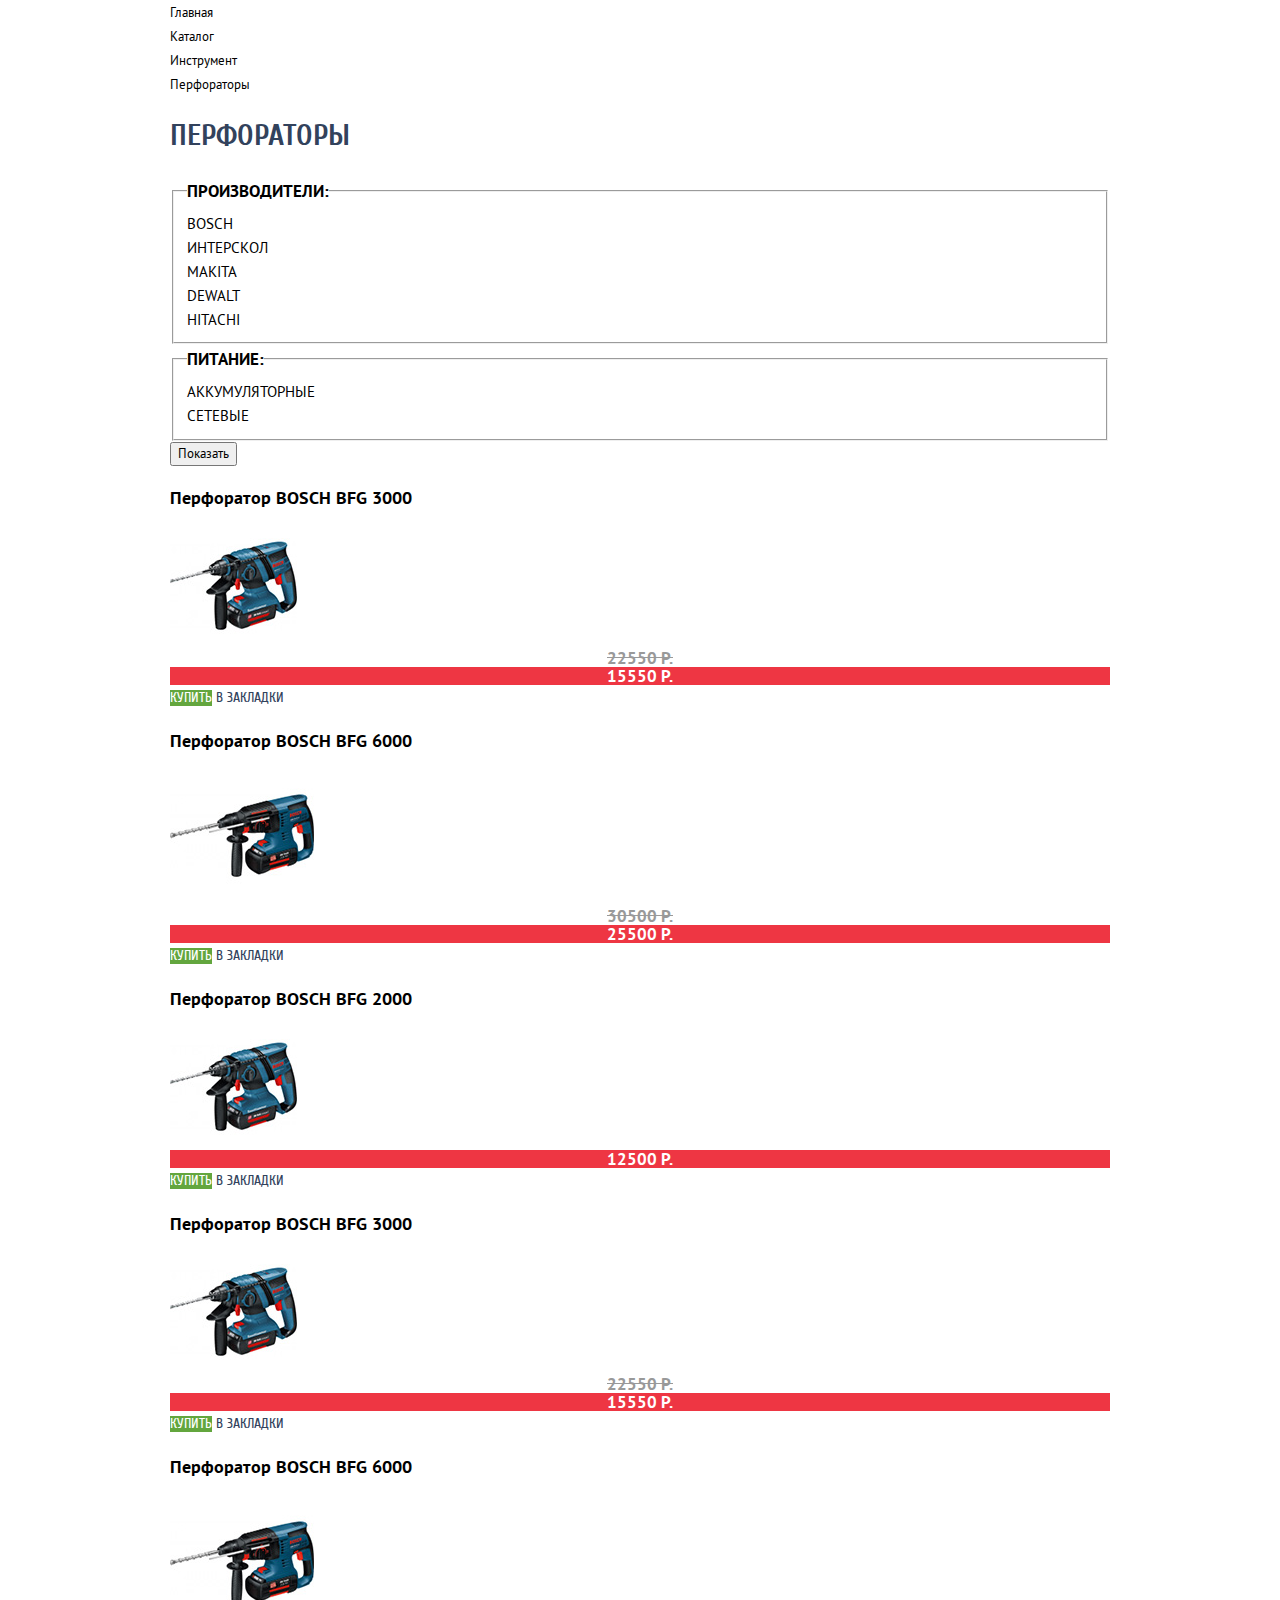
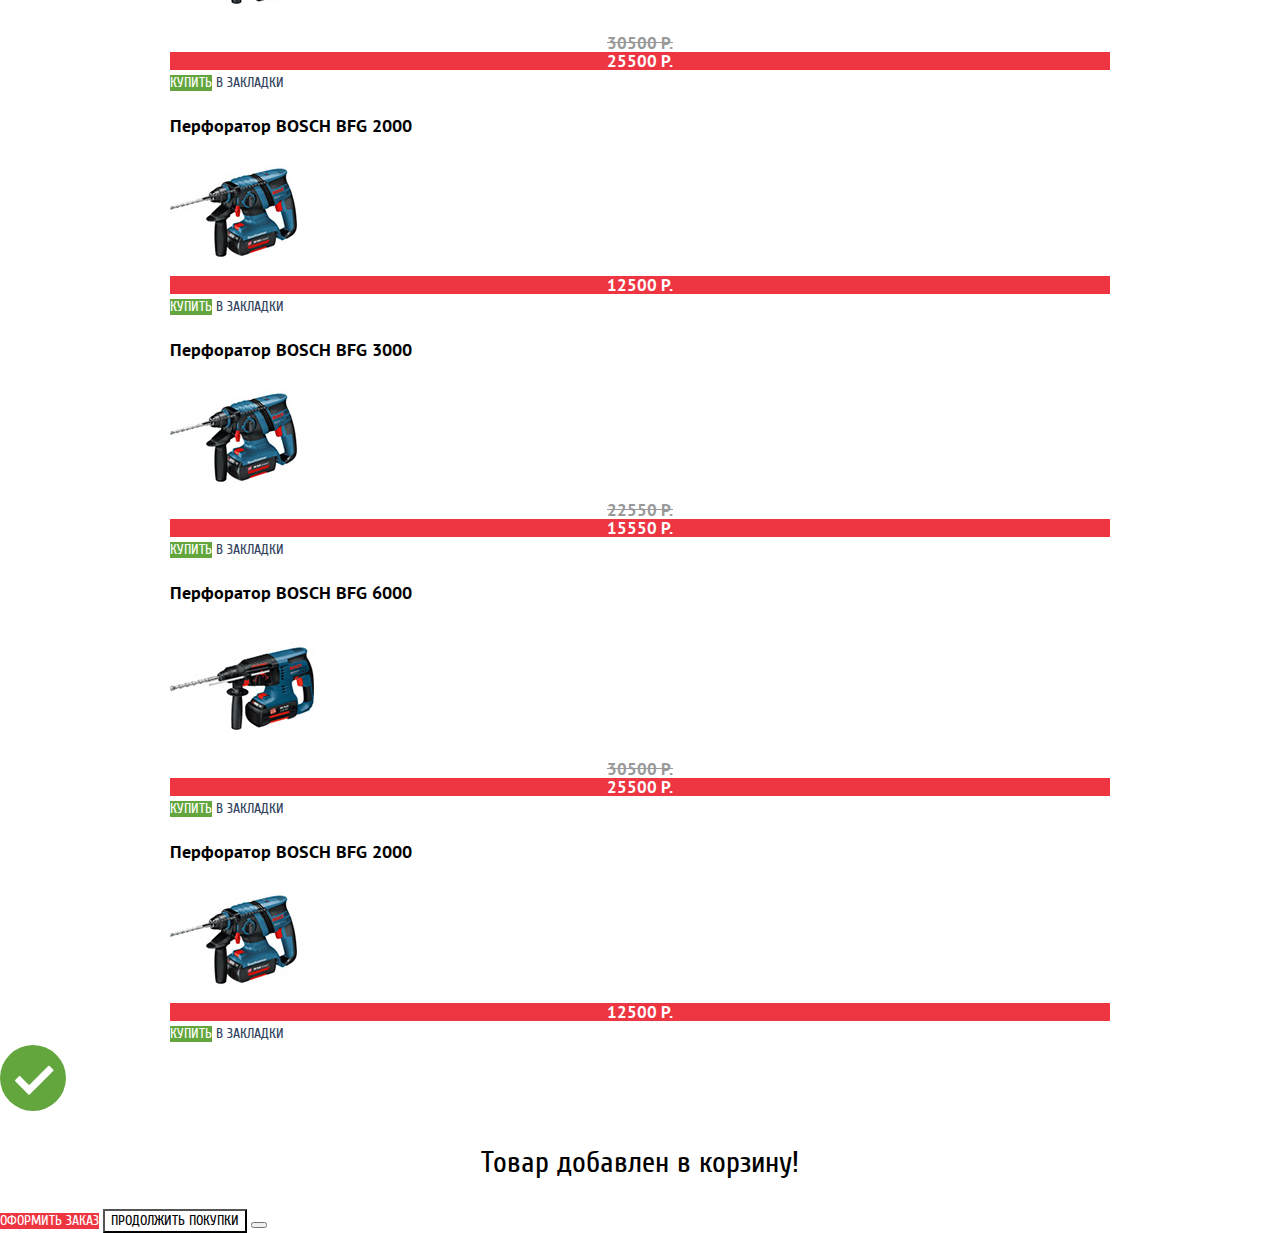
==== catalog.html @ 4797b55e "Начал строить сетку главной страницы" ====
<!DOCTYPE html>
<html lang="ru">
  <head>
    <meta charset="utf-8">
    <title>HTML Academy: Техномарт</title>
    <link rel="stylesheet" href="css/normalize.css">
    <link rel="stylesheet" href="css/style.css">
  </head>
  <body>
<!--     <header class="header"> 
      <div class="header-top">
        <a href="index.html" class="header-logo">
          <img src="img/logo.png" width="110" height="18" alt="Интернет-магазин Техномарт"> 
        </a>
        <form class="search" method="get" action="https://echo.htmlacademy.ru">
          <p>
            <label for="search-field">Поиск:</label>
            <input id="search-field" type="search" name="search" placeholder="Поиск:">
          </p>
        </form>  
        <div class="order">
          <ul>
            <li class="order-bookmarks"><a href="">Закладки</a></li>
            <li class="order-cart"><a href="">Корзина: 10</a></li>
            <li class="order-checkout"><a href="">Оформить заказ</a></li>
          </ul>
        </div>
      </div>

      <div class="header-middle">
        <h1>Интернет-магазин строительных материалов и инструментов для ремонта</h1>
        <div class="header-contacts">
          <p class="header-contacts-phone">+7 (812) 555-05-55</p>
          <p class="header-contacts-address">г. Санкт-Петербург, ул. Б. Конюшенная, д.19/8</p>
        </div>
        <ul class="user-navigation">
          <li><a href="" class="user-button user-exit">Равшан Джамшутович</a></li>
          <li><a href="" class="user-orders">Мои заказы</a></li>
          <li><a href="" class="user-cabinet">Личный кабинет</a></li>
        </ul>
      </div>

      <div class="header-bottom">
        <nav class="main-navigation">
          <ul class="site-navigation">
            <li><a href="index.html">Главная</a></li>
            <li><a href="">Компания</a></li>
            <li><a href="catalog.html">Каталог</a></li>          
            <li><a href="">Новости</a></li>
            <li><a href="">Спецпредложения</a></li>
            <li><a href="">Доставка</a></li>
            <li><a href="">Контакты</a></li>
          </ul> 
        </nav>
      </div>
    </header> -->

    <main class="container">
      <div class="bread-crumbs">
        <ul> 
          <li><a href="index.html">Главная</a></li>
          <li><a href="catalog.html">Каталог</a></li>
          <li><a href="">Инструмент</a></li>
          <li><a>Перфораторы</a></li>
        </ul>
      </div>
      <div class="catalog">
        <h2>Перфораторы</h2>

        <section class="filter">
          <h3 class="visually-hidden">Фильтр</h2>
          <form method="get" action="https://echo.htmlacademy.ru">
            <div class="filter-manufacturer">
              <fieldset>
                <legend class="manufacturer-list">Производители:</legend>
                <ul>
                  <li class="filter-option">
                    <input class="visually-hidden filter-input filter-input-checkbox" type="checkbox" name="bosch" id="filter-bosch" checked>
                    <label for="filter-bosch">BOSCH</label>
                  </li>
                  <li class="filter-option">
                    <input class="visually-hidden filter-input filter-input-checkbox" type="checkbox" name="bosch" id="filter-interskol">
                    <label for="filter-interskol">ИНТЕРСКОЛ</label>
                  </li>
                  <li class="filter-option">
                    <input class="visually-hidden filter-input filter-input-checkbox" type="checkbox" name="bosch" id="filter-makita" checked>
                    <label for="filter-makita">MAKITA</label>
                  </li>
                  <li class="filter-option">
                    <input class="visually-hidden filter-input filter-input-checkbox" type="checkbox" name="bosch" id="filter-dewalt">
                    <label for="filter-dewalt">DEWALT</label>
                  </li>
                  <li class="filter-option">
                    <input class="visually-hidden filter-input filter-input-checkbox" type="checkbox" name="bosch" id="filter-hitachi">
                    <label for="filter-hitachi">HITACHI</label>
                  </li>
                </ul>
              </fieldset>
            </div>
            <div class="filter-power">
              <fieldset>
                <legend class="power-list">Питание:</legend>
                <ul>
                  <li class="filter-option">
                    <input class="visually-hidden filter-input filter-input-radio" type="radio" name="power-type" value="battery" id="filter-battery" checked>
                    <label for="filter-battery">Аккумуляторные</label>
                  </li>
                  <li class="filter-option">
                    <input class="visually-hidden filter-input filter-input-radio" type="radio" name="power-type" value="net" id="filter-net">
                    <label for="filter-net">Сетевые</label>
                  </li>
                </ul>
              </fieldset>
            </div>
            <button class="filter-button" type="submit">Показать</button>
          </form>
        </section>
        <section class="catalog-cards">
          <h3 class="visually-hidden">Каталог</h2>
          <ul class="catalog-list">
            <li class="catalog-item">
              <h3>
                <a href="catalog-item.html">
                  <span>Перфоратор BOSCH BFG 3000</span>
                </a>
              </h3>
              <p class="catalog-item-image">
                <img src="img/bfg3000.jpg" width="127" height="112" alt="Перфоратор BOSCH BFG 3000">
              </p>
              <div class="catalog-item-price">
                <p class="old-price">22550 P.</p>
                <p class="new-price">15550 P.</p>
              </div>
              <p class="catalog-item-order">
                <a class="button button-buy" href="">Купить</a>
                <a class="button button-bookmark" href="">В закладки</a>
              </p>
            </li>

            <li class="catalog-item">
              <h3>
                <a href="catalog-item.html">
                  <span>Перфоратор BOSCH BFG 6000</span>
                </a>
              </h3>
              <p class="catalog-item-image">
                <img src="img/bfg6000.jpg" width="144" height="128" alt="Перфоратор BOSCH BFG 6000">
              </p>
              <div class="catalog-item-price">
                <p class="old-price">30500 P.</p>
                <p class="new-price">25500 P.</p>
              </div>
              <p class="catalog-item-order">
                <a class="button button-buy" href="">Купить</a>
                <a class="button button-bookmark" href="">В закладки</a>
              </p>
            </li>

            <li class="catalog-item catalog-item-new">
              <h3>
                <a href="catalog-item.html">
                  <span>Перфоратор BOSCH BFG 2000</span>
                </a>
              </h3>
              <p class="catalog-item-image">
                <img src="img/bfg2000.jpg" width="127" height="112" alt="Перфоратор BOSCH BFG 2000">
              </p>
              <div class="catalog-item-price">
                <p class="old-price"></p>
                <p class="new-price">12500 P.</p>
              </div>
              <p class="catalog-item-order">
                <a class="button button-buy" href="">Купить</a>
                <a class="button button-bookmark" href="">В закладки</a>
              </p>
            </li>

            <li class="catalog-item">
              <h3>
                <a href="catalog-item.html">
                  <span>Перфоратор BOSCH BFG 3000</span>
                </a>
              </h3>
              <p class="catalog-item-image">
                <img src="img/bfg3000.jpg" width="127" height="112" alt="Перфоратор BOSCH BFG 3000">
              </p>
              <div class="catalog-item-price">
                <p class="old-price">22550 P.</p>
                <p class="new-price">15550 P.</p>
              </div>
              <p class="catalog-item-order">
                <a class="button button-buy" href="">Купить</a>
                <a class="button button-bookmark" href="">В закладки</a>
              </p>
            </li>

            <li class="catalog-item catalog-item-new">
              <h3>
                <a href="catalog-item.html">
                  <span>Перфоратор BOSCH BFG 6000</span>
                </a>
              </h3>
              <p class="catalog-item-image">
                <img src="img/bfg6000.jpg" width="144" height="128" alt="Перфоратор BOSCH BFG 6000">
              </p>
              <div class="catalog-item-price">
                <p class="old-price">30500 P.</p>
                <p class="new-price">25500 P.</p>
              </div>
              <p class="catalog-item-order">
                <a class="button button-buy" href="">Купить</a>
                <a class="button button-bookmark" href="">В закладки</a>
              </p>
            </li>

            <li class="catalog-item">
              <h3>
                <a href="catalog-item.html">
                  <span>Перфоратор BOSCH BFG 2000</span>
                </a>
              </h3>
              <p class="catalog-item-image">
                <img src="img/bfg2000.jpg" width="127" height="112" alt="Перфоратор BOSCH BFG 2000">
              </p>
              <div class="catalog-item-price">
                <p class="old-price"></p>
                <p class="new-price">12500 P.</p>
              </div>
              <p class="catalog-item-order">
                <a class="button button-buy" href="">Купить</a>
                <a class="button button-bookmark" href="">В закладки</a>
              </p>
            </li>

            <li class="catalog-item catalog-item-new">
              <h3>
                <a href="catalog-item.html">
                  <span>Перфоратор BOSCH BFG 3000</span>
                </a>
              </h3>
              <p class="catalog-item-image">
                <img src="img/bfg3000.jpg" width="127" height="112" alt="Перфоратор BOSCH BFG 3000">
              </p>
              <div class="catalog-item-price">
                <p class="old-price">22550 P.</p>
                <p class="new-price">15550 P.</p>
              </div>
              <p class="catalog-item-order">
                <a class="button button-buy" href="">Купить</a>
                <a class="button button-bookmark" href="">В закладки</a>
              </p>
            </li>

            <li class="catalog-item">
              <h3>
                <a href="catalog-item.html">
                  <span>Перфоратор BOSCH BFG 6000</span>
                </a>
              </h3>
              <p class="catalog-item-image">
                <img src="img/bfg6000.jpg" width="144" height="128" alt="Перфоратор BOSCH BFG 6000">
              </p>
              <div class="catalog-item-price">
                <p class="old-price">30500 P.</p>
                <p class="new-price">25500 P.</p>
              </div>
              <p class="catalog-item-order">
                <a class="button button-buy" href="">Купить</a>
                <a class="button button-bookmark" href="">В закладки</a>
              </p>
            </li>

            <li class="catalog-item">
              <h3>
                <a href="catalog-item.html">
                  <span>Перфоратор BOSCH BFG 2000</span>
                </a>
              </h3>
              <p class="catalog-item-image">
                <img src="img/bfg2000.jpg" width="127" height="112" alt="Перфоратор BOSCH BFG 2000">
              </p>
              <div class="catalog-item-price">
                <p class="old-price"></p>
                <p class="new-price">12500 P.</p>
              </div>
              <p class="catalog-item-order">
                <a class="button button-buy" href="">Купить</a>
                <a class="button button-bookmark" href="">В закладки</a>
              </p>
            </li>
          </ul>
        </section>
      </div>
    </main>
<!--     <footer class="footer">
      <div class="footer-top">
        <div>
          <a class="footer-logo">
            <img src="img/logo.png" width="138" height="21" alt="Техномарт"> 
          </a>   
          <nav class="footer-site-navigation">
            <ul>
              <li><a href="">Компания</a></li>
              <li><a href="">Новости</a></li>
              <li><a href="catalog.html">Каталог</a></li>
              <li><a href="">Доставка</a></li>
              <li><a href="">Контакты</a></li>
            </ul>
          </nav>
        </div>
        <div>
          <p class="footer-contacts">
            г. Санкт-Петербург, ул. Б. Конюшенная, д.19/8<br>
            +7 (812) 555-05-55
          </p>
          <nav class="footer-catalog-navigation">
            <ul>
              <li><a href="">Материалы</a></li>
              <li><a href="">Техника</a></li>
              <li><a href="">Инструмент</a></li>
              <li><a href="">Спецпредложения</a></li>
            </ul>
          </nav>          
        </div>
      </div>

      <div class="footer-bottom">
        <div class="footer-copyright">
          <p>
            2010-2017 Компания "Техномарт"
            Все права защищены
          </p>        
        </div>
        <div class="footer-social">
          <ul>
            <li><a class="social-button" href="">Вконтакте</a></li>
            <li><a class="social-button" href="">Фейсбук</a></li>
            <li><a class="social-button" href="">Инстаграм</a></li>
          </ul>
        </div>
        <div class="footer-feedback">
          <p>
            Разработано - 
            <a href="https://htmlacademy.ru">HTML Academy</a>
          </p>
          <p>
            Обратная связь:<br>
            <a href="mailto:mail@htmlacademy.ru">mail@htmlacademy.ru</a>
          </p>
        </div>
      </div>
    </footer>  -->

    <section class="modal modal-order">
      <h2 class="visually-hidden">
        Сообщение: Товар добавлен 
      </h2>
      <div class="order-message">      
        <img src="img/item-added.svg" width="66" height="66" alt="Значок: товар добавлен"> 
        <p>
          Товар добавлен в корзину!
        </p>
        <a class="button" href="">Оформить заказ</a>
        <button class="button button-continue" type="button">Продолжить покупки</button>
        <button class="modal-close" type="button"><span class="visually-hidden">Закрыть</span></button>
      </div>
    </section>  

  </body>
</html>
---- css/style.css ----
/* cyrillic */
@font-face {
  font-family: 'Cuprum';
  font-style: normal;
  font-weight: 400;
  src: local('Cuprum'), local('Cuprum'), 
  url("../fonts/cuprum.woff2") format("woff2"),
  url("../fonts/cuprum.woff") format("woff");
}

@font-face {
  font-family: 'Cuprum';
  font-style: italic;
  font-weight: 400;
  src: local('Cuprum Italic'), local('Cuprum-Italic'), 
  url("../fonts/cuprumitalic.woff2") format("woff2"),
  url("../fonts/cuprumitalic.woff") format("woff");
}

@font-face {
  font-family: 'Cuprum';
  font-style: normal;
  font-weight: 700;
  src: local('Cuprum Bold'), local('Cuprum-Bold'),
  url("../fonts/cuprumbold.woff2") format("woff2"),
  url("../fonts/cuprumbold.woff") format("woff");
}

@font-face {
  font-family: 'Cuprum';
  font-style: italic;
  font-weight: 700;
  src: local('Cuprum Bold Italic'), local('Cuprum-BoldItalic'),
  url("../fonts/cuprumbolditalic.woff2") format("woff2"),
  url("../fonts/cuprumbolditalic.woff") format("woff");
}

@font-face {
  font-family: 'PT Sans';
  font-style: normal;
  font-weight: 400;
  src: local('PT Sans'), local('PTSans-Regular'), 
  url("../fonts/ptsans.woff2") format("woff2"),
  url("../fonts/ptsans.woff") format("woff");
}

@font-face {
  font-family: 'PT Sans';
  font-style: normal;
  font-weight: 700;
  src: local('PT Sans Bold'), local('PTSans-Bold'), 
  url("../fonts/ptsansbold.woff2") format("woff2"),
  url("../fonts/ptsansbold.woff") format("woff");
}

body {
  margin: 0;
  padding: 0;
  font-family: 'Cuprum', Arial, sans-serif;
  font-style: normal;
  font-size: 17px;
  line-height: 24px;
  font-weight: normal;
  text-align: left;
  /*color: #ffffff;  */
}

a {
  text-decoration: none;
}

.order-menu li, 
.header li,
.user-navigation li,
.site-navigation li, 
.company-partners li, 
.footer li, 
.bread-crumbs li, 
.filter-manufacturer li, 
.filter-power li, 
.catalog-cards li {
  list-style: none;  
}

.button {
  font-family: 'Cuprum';
  font-size: 14px;
  line-height: 17.5px;
  text-align: center;
  text-transform: uppercase;
  color: #ffffff; 

  background-color:#ee3643;
}

.header {
  background-color:#f2f6f8;
}

.order-navigation {
  font-family: 'Cuprum';
  font-size: 17px;
  line-height: 18px;
  color: #ffffff;

  background-color: #293449;
}

.site-navigation {
  font-family: 'Cuprum';
  font-size: 17px;
  line-height: 17px;
  color: #ffffff;

  background-color: #32425c;
}

.order-menu a{
  font-family: 'Cuprum';
  font-size: 17px;
  line-height: 18px;
  text-align: left;
  color: #ffffff;
}

.order-bookmarks:hover, 
.order-cart:hover {
  background-color: #212a3a; 
}

.order-bookmarks:active, 
.order-cart:active, 
.order-bookmarks a:active, 
.order-cart a:active {
  color: rgba(255, 255, 255, 0.6);
  background-color: #161d29; 
}

.header-logo,
.footer-logo {
  background-color: #ee3643;
  display: inline-block;
}

.order-checkout {
  background-color: #63a63e;  
}

.order-checkout:hover {
  background-color: #5fbb2d;  
}

.order-checkout:active {
  background-color: #518534;  
}

.search input {
  font-size: 17px;
  line-height: 18px;
  text-align: left;
  color: #ffffff;

  background-color: #32425c;
}

.search input:focus {
  color: #000000;

  background-color: #ffffff;  
}

.header h1 {
  font-family: 'Cuprum';
  font-style: italic;
  font-size: 16px;
  line-height: 23px;
  text-align: left;
  color: #ee3643;
}

.header-phone {
  font-family: 'Cuprum';
  font-size: 21px;
  line-height: 21px;
  text-align: left;
  color: #ee3643;
}

.header-address {
  font-family: 'Cuprum';
  font-size: 14px;
  line-height: 24px;
  text-align: center;
  color: #32425c;
}

.user-button a {
  font-family: 'Cuprum';
  font-size: 21px;
  line-height: 21px;
  text-align: left;
/*  padding-top: 14px;
  padding-bottom: 15px;*/
  color: #000000;  

  background-color: #ffffff;  
}

.user-enter:hover,
.user-registration:hover,
.user-orders:hover,
.user-cabinet:hover {
  color: #ee3643;
}

.user-orders:active,
.user-cabinet:active {
  color: rgba(50, 66, 92, 0.3);
}

.user-button:active,
.user-exit:active {
  color: rgba(0, 0, 0, 0.3);
}

.user-orders,
.user-cabinet {
  font-size: 16px;
  line-height: 18px;
  text-decoration: underline;  
  text-align: left;
  color: #32425c;  
}

.site-navigation a {
  font-family: 'Cuprum';
  font-size: 17px;
  line-height: 17px;
  text-align: left;
  color: #ffffff;
}

.site-navigation li:hover {
  background-color: #293449;  
}

.site-navigation li:active,
.site-navigation a:active {
  color: rgba(255, 255, 255, 0.5);  
  background-color: #1d2739;  
}

.company {
  background-color: #ffffff;    
}

.company h2 {
  font-family: 'Cuprum';
  font-size: 30px;
  line-height: 30px;
  text-align: left;
  text-transform: uppercase;
  color: #000000;
}

.company-about p,
.company-contacts p {
  font-family: 'PT Sans';
  font-size: 13px;
  line-height: 24px;
  text-align: left;
  color: #000000;  
}

.company-about li {
  font-family: 'Cuprum';
  font-size: 18px;
  line-height: 20px;
  text-align: left;
  color: #000000;  
}

.footer-top-wrapper {
  background-color: #32425c;    
}

.footer-bottom-wrapper {
  background-color: #293449;    
}

.footer-site-navigation a,
.footer-contacts {
  font-family: 'Cuprum';
  font-size: 18px;
  line-height: 24px;
  text-align: left;
  color: #f3f7f9; 
}

.footer-catalog-navigation a {
  font-family: 'Cuprum';
  font-size: 18px;
  line-height: 24px;
  text-align: left;
  color: #ffd180;   
}

.footer-site-navigation a:hover,
.footer-catalog-navigation a:hover,
.footer-feedback a:hover {
  text-decoration: underline;
}


.footer-site-navigation a:active {
  color: rgba(241, 245, 247, 0.5);   
}

.footer-catalog-navigation a:active {
  color: rgba(255, 209, 128, 0.5);   
}

.footer-feedback a:active {
  text-decoration: none;
  color: #ee3643;   
}

.footer-copyright,
.footer-feedback p {
  font-family: 'Cuprum';
  font-size: 16px;
  line-height: 18px;
  text-align: left;
  color: #ffffff;   
}

.footer-feedback a {
  color: #ffd180;   
}

.message-item label {
  font-weight: bold; /*�� ������ �������� ������, � Zeplin ����������� ��� normal*/
  font-size: 17.5px;
  line-height: 17.5px;
  color: #000000;    
}

.order-message p {
  font-size: 30px;
  line-height: 30px;
  text-align: center;
  color: #000000;  
}


.order-message .button {
  line-height: 18px;
}

.order-message .button-continue {
  line-height: 18px;
  color: #000000;

  background-color: #ffffff;  
}

.bread-crumbs a {
  font-family: 'PT Sans';
  font-size: 13px;
  line-height: 18px;
  text-align: left;
  color: #000000;  
}

.catalog h2 {
  font-size: 30px;
  line-height: 30px;
  text-transform: uppercase;  
  text-align: left;
  color: #32425c;   
}

.manufacturer-list, 
.power-list {
  font-family: 'PT Sans';
  font-size: 17px;
  font-weight: bold;
  line-height: 30px;
  text-transform: uppercase;  
  text-align: left;
  color: #000000;   
}

.filter-option label {
  font-family: 'PT Sans';
  font-size: 15px;
  line-height: 20px;
  text-transform: uppercase;  
  text-align: left;
  color: #000000;    
}

.filter-button {
  font-family: 'PT Sans';
  font-size: 13px;
  line-height: 18px;
  text-align: center;
  color: #000000;   
}

.catalog-item span {
  font-family: 'PT Sans';
  font-size: 18px;
  font-weight: bold;
  line-height: 20px;
  text-align: center;
  color: #000000;   
}

.old-price {
  font-family: 'PT Sans';
  font-size: 17px;
  font-weight: bold;
  line-height: 18px;
  text-align: center;
  text-decoration: line-through;  
  color: #999999;   
}

.new-price {
  font-family: 'PT Sans';
  font-size: 17px;
  font-weight: bold;
  line-height: 18px;
  text-align: center;
  color: #ffffff;   
  background-color: #ee3643;  
}

.button-buy, 
.button-bookmark {
  font-size: 14px;
  line-height: 18px;
  text-align: center;  
}

.button-buy {
  color: #ffffff;   
  background-color: #63a63e;  
}

.button-buy:hover {
  background-color: #5fbb2d;  
}

.button-buy:active {
  background-color: #518534;  
}

.button-bookmark {
  color: #32425c;   
  background-color: #ffffff;    
}

.button-bookmark:hover {
}

.button-bookmark:active {
  color: rgba(50, 66, 92, 0.3);  
}


/*------------------------------ ����� ��� ����� ------------------------------*/
* { /*��������*/
  /*outline: 1px solid #63a63e; */
}

.visually-hidden {
  position: absolute;

  width: 1px;
  height: 1px;
  margin: -1px;
  border: 0;
  padding: 0;

  clip: rect(0 0 0 0);
  overflow: hidden;
}

.container {
  width: 940px;
  margin: 0 auto;
  padding: 0;
  /*padding: 0 10px;*/
}

.header {
  margin-bottom: 60px;
}

.order-navigation-wrapper .container {
  display: flex;  
}

.header-logo {
  width: 220px;
  text-align: center;
  padding-top: 13px;
  padding-bottom: 11px;
  background-color: #ee3643;    
}

.search input {
  width: 270px;
  padding-top: 14px;
  padding-bottom: 16px;
}

.order-menu {
  display: flex;
  margin: 0;
  padding: 0; 
  width: 450px;

}

.order-menu li {
  width: 150px;    
  text-align: center;
  padding-top: 14px;
}

/*----------  ----------*/
.header h1, 
.header p, .header ul,
.container p, .container ul,
.footer p, .footer ul,
.company h2
{
  margin: 0;
  padding: 0;
}

.user-info .container, 
.user-navigation {
  display: flex; 
  justify-content: flex-end;  
}

.header h1 {
  width: 220px;
  padding-top: 55px;
  padding-bottom: 45px;
} 

.header-phone {
  border: 2px solid white;

  padding-top: 13px;
  padding-bottom: 11px;  
  margin-top: 45px;
}

.header-contacts li {
  text-align: center;
}

.header-contacts {
  width: 270px;    
  margin-left: 70px;      
}

.header-contacts li {
  width: 270px;    
}

.user-navigation li {
  text-align: center;
/*  padding-top: 14px;
  padding-bottom: 15px;*/
  margin-top: 45px;
}

.user-enter {
  width: 120px; 
  margin-left: 70px;    
}

.user-registration {
  width: 150px;     
}

/*----------  ----------*/
.site-navigation {
  display: flex;
  justify-content: space-between;

  width: 940px;
  margin: 0;
  padding: 0;

}

.site-navigation li {
  width: 130px;  
  padding-top: 22px; /*������, ��� ������ ������ ������ ������ ������*/
  padding-bottom: 26px;
  text-align: center;
}

/*----------  ----------*/
.company {
  display: flex; 
  justify-content: space-between;
  padding-top: 82px;
  padding-bottom: 86px;
}

.company-about {
  width: 520px;     
}

.company-contacts {
  width: 300px;     
}

/*----------  ----------*/
.footer-site-navigation {
  display: flex;   
  justify-content: space-between;
}

.footer-site-navigation ul {
  display: flex;   
  justify-content: flex-end; 
  padding-top: 45px;

}

a.footer-logo {
  width: 220px;
  text-align: center;
  padding-top: 20px;
  padding-bottom: 20px;
  background-color: #ee3643;    
}

.footer-site-navigation li,
.footer-catalog-navigation li {
  margin-left: 60px;
}

.footer-catalog-navigation {
  display: flex;   
  justify-content: space-between;  
  padding-top: 45px;
  padding-bottom: 55px;
}

.footer-catalog-navigation ul {
  display: flex;   
  justify-content: flex-end;  
}

/*----------  ----------*/
.footer-bottom-wrapper .container {
  display: flex;   
  justify-content: space-between;
  padding-top: 39px;
  padding-bottom: 35px;    
}

.footer-bottom-wrapper .container ul {
  display: flex;   
}

.footer-copyright {
  width: 230px;
  margin-right: 160px;
}

.footer-feedback-mail {
  width: 140px;
  margin-left: auto;
}

.footer-feedback-site {
  width: 100px;
  margin-left: 50px;
}
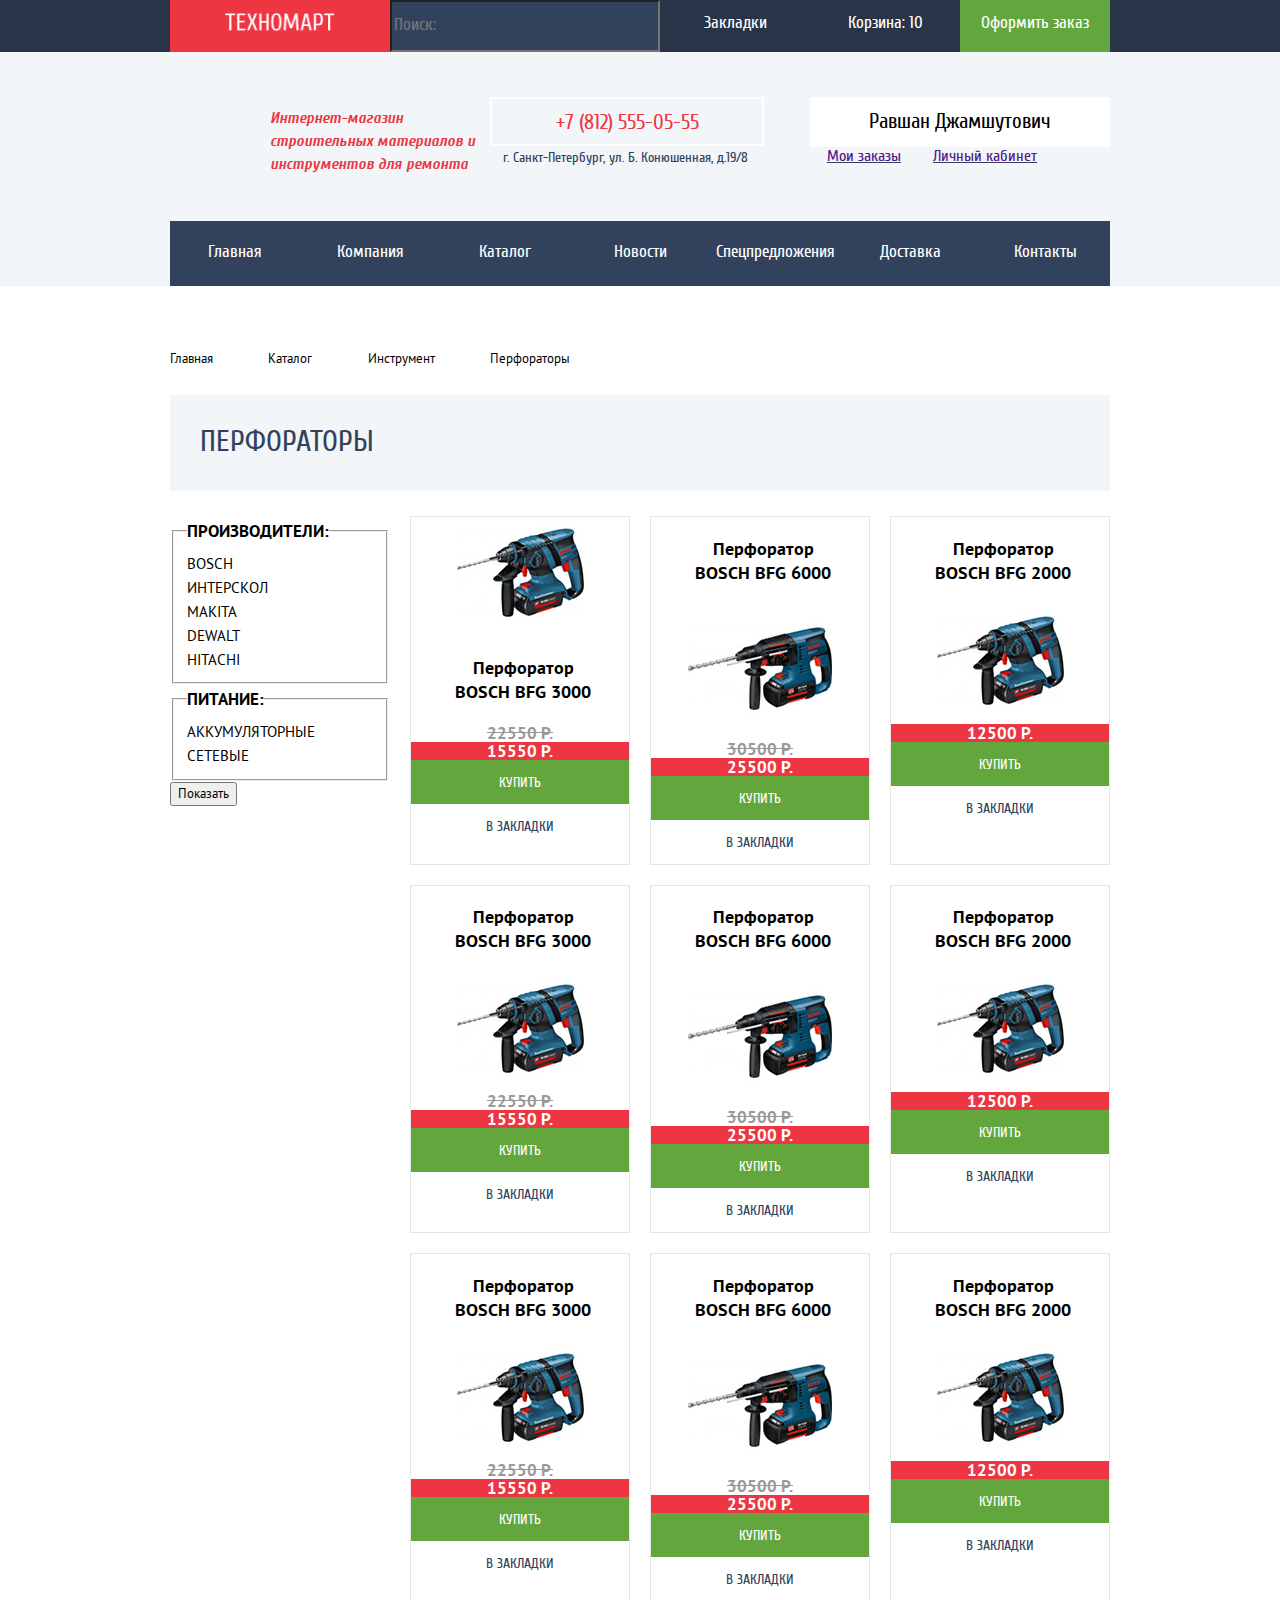
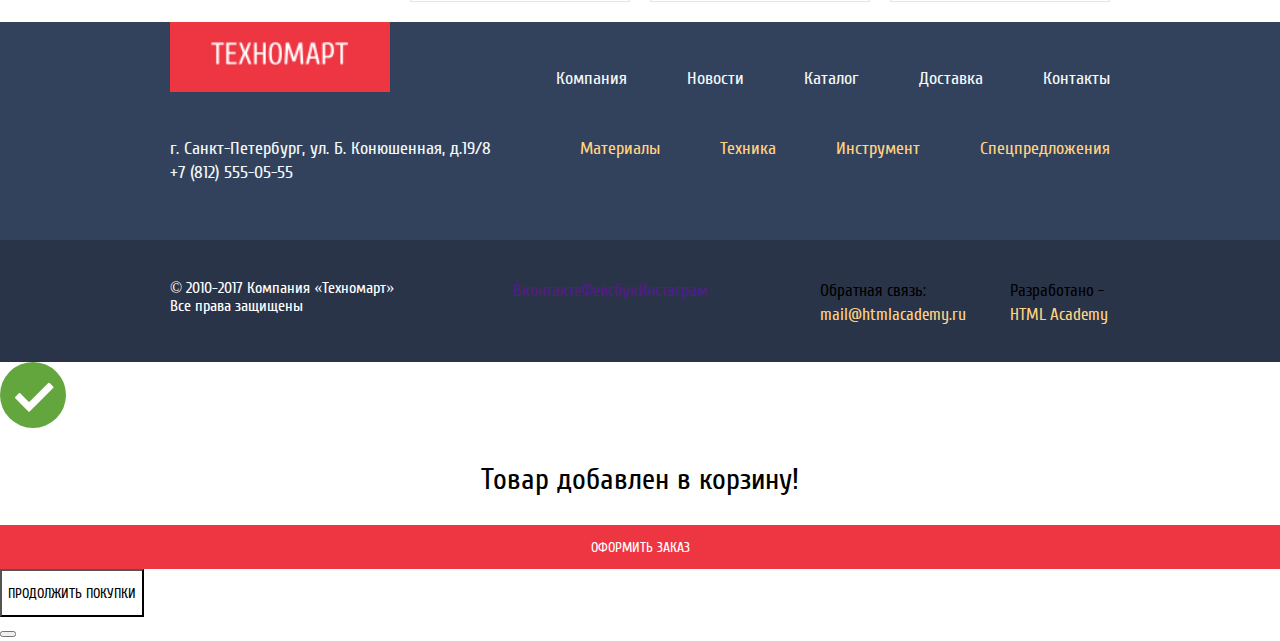
==== commit f3552077: "Построил сетку главной и каталога" ====
--- a/catalog.html
+++ b/catalog.html
@@ -6,127 +6,131 @@
     <link rel="stylesheet" href="css/normalize.css">
     <link rel="stylesheet" href="css/style.css">
   </head>
-  <body>
-<!--     <header class="header"> 
-      <div class="header-top">
-        <a href="index.html" class="header-logo">
-          <img src="img/logo.png" width="110" height="18" alt="Интернет-магазин Техномарт"> 
-        </a>
-        <form class="search" method="get" action="https://echo.htmlacademy.ru">
-          <p>
-            <label for="search-field">Поиск:</label>
-            <input id="search-field" type="search" name="search" placeholder="Поиск:">
-          </p>
-        </form>  
-        <div class="order">
-          <ul>
-            <li class="order-bookmarks"><a href="">Закладки</a></li>
-            <li class="order-cart"><a href="">Корзина: 10</a></li>
-            <li class="order-checkout"><a href="">Оформить заказ</a></li>
+  <body class="catalog-page">
+    <header class="header"> 
+      <nav class="order-navigation">
+        <div class="order-navigation-wrapper">
+          <div class="container">
+            <a class="header-logo">
+              <img src="img/logo.png" width="110" height="18" alt="Интернет-магазин Техномарт"> 
+            </a>
+            <form class="search" method="get" action="https://echo.htmlacademy.ru">
+              <p>
+                <label for="search-field" class="visually-hidden">Поиск:</label>
+                <input id="search-field" type="search" name="search" placeholder="Поиск:">
+              </p>
+            </form>          
+            <ul class="order-menu">
+              <li class="order-bookmarks"><a href="">Закладки</a></li>
+              <li class="order-cart order-cart-full"><a href="">Корзина: 10</a></li>
+              <li class="order-checkout"><a href="">Оформить заказ</a></li>
+            </ul>
+          </div>          
+        </div>        
+      </nav>
+
+      <div class="user-info">
+        <div class="container">
+          <h1>Интернет-магазин строительных материалов и инструментов для ремонта</h1>        
+          <ul class="header-contacts">
+            <li class="header-phone">+7 (812) 555-05-55</li>
+            <li class="header-address">г. Санкт-Петербург, ул. Б. Конюшенная, д.19/8</li>
+          </ul>
+          <ul class="user-navigation">
+            <li class="user-button user-exit"><a href="">Равшан Джамшутович</a></li>
+            <li>
+              <ul class="user-links">
+                <li class="user-orders"><a href="">Мои заказы</a></li>
+                <li class="user-cabinet"><a href="">Личный кабинет</a></li>            
+              </ul>
+            </li>
+
           </ul>
         </div>
       </div>
 
-      <div class="header-middle">
-        <h1>Интернет-магазин строительных материалов и инструментов для ремонта</h1>
-        <div class="header-contacts">
-          <p class="header-contacts-phone">+7 (812) 555-05-55</p>
-          <p class="header-contacts-address">г. Санкт-Петербург, ул. Б. Конюшенная, д.19/8</p>
-        </div>
-        <ul class="user-navigation">
-          <li><a href="" class="user-button user-exit">Равшан Джамшутович</a></li>
-          <li><a href="" class="user-orders">Мои заказы</a></li>
-          <li><a href="" class="user-cabinet">Личный кабинет</a></li>
-        </ul>
-      </div>
-
-      <div class="header-bottom">
-        <nav class="main-navigation">
-          <ul class="site-navigation">
-            <li><a href="index.html">Главная</a></li>
-            <li><a href="">Компания</a></li>
-            <li><a href="catalog.html">Каталог</a></li>          
-            <li><a href="">Новости</a></li>
-            <li><a href="">Спецпредложения</a></li>
-            <li><a href="">Доставка</a></li>
-            <li><a href="">Контакты</a></li>
-          </ul> 
-        </nav>
-      </div>
-    </header> -->
+      <nav class="container">
+        <ul class="site-navigation">
+          <li><a>Главная</a></li>
+          <li><a href="">Компания</a></li>
+          <li><a href="catalog.html">Каталог</a></li>          
+          <li><a href="">Новости</a></li>
+          <li><a href="">Спецпредложения</a></li>
+          <li><a href="">Доставка</a></li>
+          <li><a href="">Контакты</a></li>
+        </ul> 
+      </nav>
+    </header>
 
     <main class="container">
-      <div class="bread-crumbs">
-        <ul> 
-          <li><a href="index.html">Главная</a></li>
-          <li><a href="catalog.html">Каталог</a></li>
-          <li><a href="">Инструмент</a></li>
-          <li><a>Перфораторы</a></li>
-        </ul>
-      </div>
+      <ul class="breadcrumbs"> 
+        <li><a href="index.html">Главная</a></li>
+        <li><a href="catalog.html">Каталог</a></li>
+        <li><a href="">Инструмент</a></li>
+        <li><a>Перфораторы</a></li>
+      </ul>
+      <h2>Перфораторы</h2>
+
       <div class="catalog">
-        <h2>Перфораторы</h2>
-
-        <section class="filter">
+        <section class="catalog-filter">
           <h3 class="visually-hidden">Фильтр</h2>
           <form method="get" action="https://echo.htmlacademy.ru">
-            <div class="filter-manufacturer">
-              <fieldset>
-                <legend class="manufacturer-list">Производители:</legend>
-                <ul>
-                  <li class="filter-option">
-                    <input class="visually-hidden filter-input filter-input-checkbox" type="checkbox" name="bosch" id="filter-bosch" checked>
-                    <label for="filter-bosch">BOSCH</label>
-                  </li>
-                  <li class="filter-option">
-                    <input class="visually-hidden filter-input filter-input-checkbox" type="checkbox" name="bosch" id="filter-interskol">
-                    <label for="filter-interskol">ИНТЕРСКОЛ</label>
-                  </li>
-                  <li class="filter-option">
-                    <input class="visually-hidden filter-input filter-input-checkbox" type="checkbox" name="bosch" id="filter-makita" checked>
-                    <label for="filter-makita">MAKITA</label>
-                  </li>
-                  <li class="filter-option">
-                    <input class="visually-hidden filter-input filter-input-checkbox" type="checkbox" name="bosch" id="filter-dewalt">
-                    <label for="filter-dewalt">DEWALT</label>
-                  </li>
-                  <li class="filter-option">
-                    <input class="visually-hidden filter-input filter-input-checkbox" type="checkbox" name="bosch" id="filter-hitachi">
-                    <label for="filter-hitachi">HITACHI</label>
-                  </li>
-                </ul>
-              </fieldset>
-            </div>
-            <div class="filter-power">
-              <fieldset>
-                <legend class="power-list">Питание:</legend>
-                <ul>
-                  <li class="filter-option">
-                    <input class="visually-hidden filter-input filter-input-radio" type="radio" name="power-type" value="battery" id="filter-battery" checked>
-                    <label for="filter-battery">Аккумуляторные</label>
-                  </li>
-                  <li class="filter-option">
-                    <input class="visually-hidden filter-input filter-input-radio" type="radio" name="power-type" value="net" id="filter-net">
-                    <label for="filter-net">Сетевые</label>
-                  </li>
-                </ul>
-              </fieldset>
-            </div>
+            <fieldset class="filter-manufacturer">
+              <legend class="manufacturer-list">Производители:</legend>
+              <ul>
+                <li class="filter-option">
+                  <input class="visually-hidden filter-input filter-input-checkbox" type="checkbox" name="bosch" id="filter-bosch" checked>
+                  <label for="filter-bosch">BOSCH</label>
+                </li>
+                <li class="filter-option">
+                  <input class="visually-hidden filter-input filter-input-checkbox" type="checkbox" name="bosch" id="filter-interskol">
+                  <label for="filter-interskol">ИНТЕРСКОЛ</label>
+                </li>
+                <li class="filter-option">
+                  <input class="visually-hidden filter-input filter-input-checkbox" type="checkbox" name="bosch" id="filter-makita" checked>
+                  <label for="filter-makita">MAKITA</label>
+                </li>
+                <li class="filter-option">
+                  <input class="visually-hidden filter-input filter-input-checkbox" type="checkbox" name="bosch" id="filter-dewalt">
+                  <label for="filter-dewalt">DEWALT</label>
+                </li>
+                <li class="filter-option">
+                  <input class="visually-hidden filter-input filter-input-checkbox" type="checkbox" name="bosch" id="filter-hitachi">
+                  <label for="filter-hitachi">HITACHI</label>
+                </li>
+              </ul>
+            </fieldset>
+
+            <fieldset class="filter-power">
+              <legend class="power-list">Питание:</legend>
+              <ul>
+                <li class="filter-option">
+                  <input class="visually-hidden filter-input filter-input-radio" type="radio" name="power-type" value="battery" id="filter-battery" checked>
+                  <label for="filter-battery">Аккумуляторные</label>
+                </li>
+                <li class="filter-option">
+                  <input class="visually-hidden filter-input filter-input-radio" type="radio" name="power-type" value="net" id="filter-net">
+                  <label for="filter-net">Сетевые</label>
+                </li>
+              </ul>
+            </fieldset>
             <button class="filter-button" type="submit">Показать</button>
           </form>
         </section>
+
         <section class="catalog-cards">
           <h3 class="visually-hidden">Каталог</h2>
           <ul class="catalog-list">
             <li class="catalog-item">
+              <p class="catalog-item-image">
+                <img src="img/bfg3000.jpg" width="127" height="112" alt="Перфоратор BOSCH BFG 3000">
+              </p>
               <h3>
                 <a href="catalog-item.html">
                   <span>Перфоратор BOSCH BFG 3000</span>
                 </a>
               </h3>
-              <p class="catalog-item-image">
-                <img src="img/bfg3000.jpg" width="127" height="112" alt="Перфоратор BOSCH BFG 3000">
-              </p>
+
               <div class="catalog-item-price">
                 <p class="old-price">22550 P.</p>
                 <p class="new-price">15550 P.</p>
@@ -292,13 +296,14 @@
         </section>
       </div>
     </main>
-<!--     <footer class="footer">
-      <div class="footer-top">
-        <div>
-          <a class="footer-logo">
-            <img src="img/logo.png" width="138" height="21" alt="Техномарт"> 
-          </a>   
+
+    <footer class="footer">
+      <div class="footer-top-wrapper">    
+        <div class="container">
           <nav class="footer-site-navigation">
+            <a class="footer-logo">
+              <img src="img/logo.png" width="138" height="23" alt="Техномарт"> 
+            </a>             
             <ul>
               <li><a href="">Компания</a></li>
               <li><a href="">Новости</a></li>
@@ -307,49 +312,48 @@
               <li><a href="">Контакты</a></li>
             </ul>
           </nav>
-        </div>
-        <div>
-          <p class="footer-contacts">
-            г. Санкт-Петербург, ул. Б. Конюшенная, д.19/8<br>
-            +7 (812) 555-05-55
-          </p>
+
           <nav class="footer-catalog-navigation">
+            <p class="footer-contacts">
+              г. Санкт-Петербург, ул. Б. Конюшенная, д.19/8<br>
+              +7 (812) 555-05-55
+            </p>
             <ul>
               <li><a href="">Материалы</a></li>
               <li><a href="">Техника</a></li>
               <li><a href="">Инструмент</a></li>
               <li><a href="">Спецпредложения</a></li>
             </ul>
-          </nav>          
+          </nav>                      
         </div>
       </div>
 
-      <div class="footer-bottom">
-        <div class="footer-copyright">
-          <p>
-            2010-2017 Компания "Техномарт"
+    <div class="footer-bottom-wrapper">    
+        <div class="container">
+          <p class="footer-copyright">
+            &copy 2010-2017 Компания &laquoТехномарт&raquo
             Все права защищены
-          </p>        
-        </div>
-        <div class="footer-social">
-          <ul>
+          </p> 
+
+          <ul class="footer-social">
             <li><a class="social-button" href="">Вконтакте</a></li>
             <li><a class="social-button" href="">Фейсбук</a></li>
             <li><a class="social-button" href="">Инстаграм</a></li>
           </ul>
+
+          <ul class="footer-feedback">
+            <li class="footer-feedback-mail">
+              Обратная связь:<br>
+              <a href="mailto:mail@htmlacademy.ru">mail@htmlacademy.ru</a>              
+            </li>
+            <li class="footer-feedback-site">
+              Разработано -<br> 
+              <a href="https://htmlacademy.ru">HTML Academy</a>              
+            </li>
+          </ul>          
         </div>
-        <div class="footer-feedback">
-          <p>
-            Разработано - 
-            <a href="https://htmlacademy.ru">HTML Academy</a>
-          </p>
-          <p>
-            Обратная связь:<br>
-            <a href="mailto:mail@htmlacademy.ru">mail@htmlacademy.ru</a>
-          </p>
-        </div>
-      </div>
-    </footer>  -->
+    </div>
+    </footer> 
 
     <section class="modal modal-order">
       <h2 class="visually-hidden">
--- a/css/style.css
+++ b/css/style.css
@@ -75,463 +75,13 @@
 .site-navigation li, 
 .company-partners li, 
 .footer li, 
-.bread-crumbs li, 
+.breadcrumbs li, 
 .filter-manufacturer li, 
 .filter-power li, 
 .catalog-cards li {
   list-style: none;  
 }
 
-.button {
-  font-family: 'Cuprum';
-  font-size: 14px;
-  line-height: 17.5px;
-  text-align: center;
-  text-transform: uppercase;
-  color: #ffffff; 
-
-  background-color:#ee3643;
-}
-
-.header {
-  background-color:#f2f6f8;
-}
-
-.order-navigation {
-  font-family: 'Cuprum';
-  font-size: 17px;
-  line-height: 18px;
-  color: #ffffff;
-
-  background-color: #293449;
-}
-
-.site-navigation {
-  font-family: 'Cuprum';
-  font-size: 17px;
-  line-height: 17px;
-  color: #ffffff;
-
-  background-color: #32425c;
-}
-
-.order-menu a{
-  font-family: 'Cuprum';
-  font-size: 17px;
-  line-height: 18px;
-  text-align: left;
-  color: #ffffff;
-}
-
-.order-bookmarks:hover, 
-.order-cart:hover {
-  background-color: #212a3a; 
-}
-
-.order-bookmarks:active, 
-.order-cart:active, 
-.order-bookmarks a:active, 
-.order-cart a:active {
-  color: rgba(255, 255, 255, 0.6);
-  background-color: #161d29; 
-}
-
-.header-logo,
-.footer-logo {
-  background-color: #ee3643;
-  display: inline-block;
-}
-
-.order-checkout {
-  background-color: #63a63e;  
-}
-
-.order-checkout:hover {
-  background-color: #5fbb2d;  
-}
-
-.order-checkout:active {
-  background-color: #518534;  
-}
-
-.search input {
-  font-size: 17px;
-  line-height: 18px;
-  text-align: left;
-  color: #ffffff;
-
-  background-color: #32425c;
-}
-
-.search input:focus {
-  color: #000000;
-
-  background-color: #ffffff;  
-}
-
-.header h1 {
-  font-family: 'Cuprum';
-  font-style: italic;
-  font-size: 16px;
-  line-height: 23px;
-  text-align: left;
-  color: #ee3643;
-}
-
-.header-phone {
-  font-family: 'Cuprum';
-  font-size: 21px;
-  line-height: 21px;
-  text-align: left;
-  color: #ee3643;
-}
-
-.header-address {
-  font-family: 'Cuprum';
-  font-size: 14px;
-  line-height: 24px;
-  text-align: center;
-  color: #32425c;
-}
-
-.user-button a {
-  font-family: 'Cuprum';
-  font-size: 21px;
-  line-height: 21px;
-  text-align: left;
-/*  padding-top: 14px;
-  padding-bottom: 15px;*/
-  color: #000000;  
-
-  background-color: #ffffff;  
-}
-
-.user-enter:hover,
-.user-registration:hover,
-.user-orders:hover,
-.user-cabinet:hover {
-  color: #ee3643;
-}
-
-.user-orders:active,
-.user-cabinet:active {
-  color: rgba(50, 66, 92, 0.3);
-}
-
-.user-button:active,
-.user-exit:active {
-  color: rgba(0, 0, 0, 0.3);
-}
-
-.user-orders,
-.user-cabinet {
-  font-size: 16px;
-  line-height: 18px;
-  text-decoration: underline;  
-  text-align: left;
-  color: #32425c;  
-}
-
-.site-navigation a {
-  font-family: 'Cuprum';
-  font-size: 17px;
-  line-height: 17px;
-  text-align: left;
-  color: #ffffff;
-}
-
-.site-navigation li:hover {
-  background-color: #293449;  
-}
-
-.site-navigation li:active,
-.site-navigation a:active {
-  color: rgba(255, 255, 255, 0.5);  
-  background-color: #1d2739;  
-}
-
-.company {
-  background-color: #ffffff;    
-}
-
-.company h2 {
-  font-family: 'Cuprum';
-  font-size: 30px;
-  line-height: 30px;
-  text-align: left;
-  text-transform: uppercase;
-  color: #000000;
-}
-
-.company-about p,
-.company-contacts p {
-  font-family: 'PT Sans';
-  font-size: 13px;
-  line-height: 24px;
-  text-align: left;
-  color: #000000;  
-}
-
-.company-about li {
-  font-family: 'Cuprum';
-  font-size: 18px;
-  line-height: 20px;
-  text-align: left;
-  color: #000000;  
-}
-
-.footer-top-wrapper {
-  background-color: #32425c;    
-}
-
-.footer-bottom-wrapper {
-  background-color: #293449;    
-}
-
-.footer-site-navigation a,
-.footer-contacts {
-  font-family: 'Cuprum';
-  font-size: 18px;
-  line-height: 24px;
-  text-align: left;
-  color: #f3f7f9; 
-}
-
-.footer-catalog-navigation a {
-  font-family: 'Cuprum';
-  font-size: 18px;
-  line-height: 24px;
-  text-align: left;
-  color: #ffd180;   
-}
-
-.footer-site-navigation a:hover,
-.footer-catalog-navigation a:hover,
-.footer-feedback a:hover {
-  text-decoration: underline;
-}
-
-
-.footer-site-navigation a:active {
-  color: rgba(241, 245, 247, 0.5);   
-}
-
-.footer-catalog-navigation a:active {
-  color: rgba(255, 209, 128, 0.5);   
-}
-
-.footer-feedback a:active {
-  text-decoration: none;
-  color: #ee3643;   
-}
-
-.footer-copyright,
-.footer-feedback p {
-  font-family: 'Cuprum';
-  font-size: 16px;
-  line-height: 18px;
-  text-align: left;
-  color: #ffffff;   
-}
-
-.footer-feedback a {
-  color: #ffd180;   
-}
-
-.message-item label {
-  font-weight: bold; /*�� ������ �������� ������, � Zeplin ����������� ��� normal*/
-  font-size: 17.5px;
-  line-height: 17.5px;
-  color: #000000;    
-}
-
-.order-message p {
-  font-size: 30px;
-  line-height: 30px;
-  text-align: center;
-  color: #000000;  
-}
-
-
-.order-message .button {
-  line-height: 18px;
-}
-
-.order-message .button-continue {
-  line-height: 18px;
-  color: #000000;
-
-  background-color: #ffffff;  
-}
-
-.bread-crumbs a {
-  font-family: 'PT Sans';
-  font-size: 13px;
-  line-height: 18px;
-  text-align: left;
-  color: #000000;  
-}
-
-.catalog h2 {
-  font-size: 30px;
-  line-height: 30px;
-  text-transform: uppercase;  
-  text-align: left;
-  color: #32425c;   
-}
-
-.manufacturer-list, 
-.power-list {
-  font-family: 'PT Sans';
-  font-size: 17px;
-  font-weight: bold;
-  line-height: 30px;
-  text-transform: uppercase;  
-  text-align: left;
-  color: #000000;   
-}
-
-.filter-option label {
-  font-family: 'PT Sans';
-  font-size: 15px;
-  line-height: 20px;
-  text-transform: uppercase;  
-  text-align: left;
-  color: #000000;    
-}
-
-.filter-button {
-  font-family: 'PT Sans';
-  font-size: 13px;
-  line-height: 18px;
-  text-align: center;
-  color: #000000;   
-}
-
-.catalog-item span {
-  font-family: 'PT Sans';
-  font-size: 18px;
-  font-weight: bold;
-  line-height: 20px;
-  text-align: center;
-  color: #000000;   
-}
-
-.old-price {
-  font-family: 'PT Sans';
-  font-size: 17px;
-  font-weight: bold;
-  line-height: 18px;
-  text-align: center;
-  text-decoration: line-through;  
-  color: #999999;   
-}
-
-.new-price {
-  font-family: 'PT Sans';
-  font-size: 17px;
-  font-weight: bold;
-  line-height: 18px;
-  text-align: center;
-  color: #ffffff;   
-  background-color: #ee3643;  
-}
-
-.button-buy, 
-.button-bookmark {
-  font-size: 14px;
-  line-height: 18px;
-  text-align: center;  
-}
-
-.button-buy {
-  color: #ffffff;   
-  background-color: #63a63e;  
-}
-
-.button-buy:hover {
-  background-color: #5fbb2d;  
-}
-
-.button-buy:active {
-  background-color: #518534;  
-}
-
-.button-bookmark {
-  color: #32425c;   
-  background-color: #ffffff;    
-}
-
-.button-bookmark:hover {
-}
-
-.button-bookmark:active {
-  color: rgba(50, 66, 92, 0.3);  
-}
-
-
-/*------------------------------ ����� ��� ����� ------------------------------*/
-* { /*��������*/
-  /*outline: 1px solid #63a63e; */
-}
-
-.visually-hidden {
-  position: absolute;
-
-  width: 1px;
-  height: 1px;
-  margin: -1px;
-  border: 0;
-  padding: 0;
-
-  clip: rect(0 0 0 0);
-  overflow: hidden;
-}
-
-.container {
-  width: 940px;
-  margin: 0 auto;
-  padding: 0;
-  /*padding: 0 10px;*/
-}
-
-.header {
-  margin-bottom: 60px;
-}
-
-.order-navigation-wrapper .container {
-  display: flex;  
-}
-
-.header-logo {
-  width: 220px;
-  text-align: center;
-  padding-top: 13px;
-  padding-bottom: 11px;
-  background-color: #ee3643;    
-}
-
-.search input {
-  width: 270px;
-  padding-top: 14px;
-  padding-bottom: 16px;
-}
-
-.order-menu {
-  display: flex;
-  margin: 0;
-  padding: 0; 
-  width: 450px;
-
-}
-
-.order-menu li {
-  width: 150px;    
-  text-align: center;
-  padding-top: 14px;
-}
-
-/*----------  ----------*/
 .header h1, 
 .header p, .header ul,
 .container p, .container ul,
@@ -542,6 +92,524 @@
   padding: 0;
 }
 
+.button {
+  display: block;
+  padding-top: 14px;
+  padding-bottom: 12px;
+
+  font-family: 'Cuprum';
+  font-size: 14px;
+  line-height: 17.5px;
+  text-align: center;
+  text-transform: uppercase;
+  color: #ffffff; 
+
+  background-color:#ee3643;
+}
+
+.header {
+  background-color:#f2f6f8;
+}
+
+.order-navigation {
+  font-family: 'Cuprum';
+  font-size: 17px;
+  line-height: 18px;
+  color: #ffffff;
+
+  background-color: #293449;
+}
+
+.site-navigation {
+  font-family: 'Cuprum';
+  font-size: 17px;
+  line-height: 17px;
+  color: #ffffff;
+
+  background-color: #32425c;
+}
+
+.order-menu a{
+  font-family: 'Cuprum';
+  font-size: 17px;
+  line-height: 18px;
+  text-align: left;
+  color: #ffffff;
+}
+
+.order-bookmarks:hover, 
+.order-cart:hover {
+  background-color: #212a3a; 
+}
+
+.order-bookmarks:active, 
+.order-cart:active, 
+.order-bookmarks a:active, 
+.order-cart a:active {
+  color: rgba(255, 255, 255, 0.6);
+  background-color: #161d29; 
+}
+
+.header-logo,
+.footer-logo {
+  background-color: #ee3643;
+  display: inline-block;
+}
+
+.order-checkout {
+  background-color: #63a63e;  
+}
+
+.order-checkout:hover {
+  background-color: #5fbb2d;  
+}
+
+.order-checkout:active {
+  background-color: #518534;  
+}
+
+.search input {
+  font-size: 17px;
+  line-height: 18px;
+  text-align: left;
+  color: #ffffff;
+
+  background-color: #32425c;
+}
+
+.search input:focus {
+  color: #000000;
+
+  background-color: #ffffff;  
+}
+
+.header h1 {
+  font-family: 'Cuprum';
+  font-style: italic;
+  font-size: 16px;
+  line-height: 23px;
+  text-align: left;
+  color: #ee3643;
+}
+
+.header-phone {
+  font-family: 'Cuprum';
+  font-size: 21px;
+  line-height: 21px;
+  text-align: left;
+  color: #ee3643;
+}
+
+.header-address {
+  font-family: 'Cuprum';
+  font-size: 14px;
+  line-height: 24px;
+  text-align: center;
+  color: #32425c;
+}
+
+.user-button a {
+  display: block;
+  padding-top: 14px;
+  padding-bottom: 15px;
+  margin-top: 45px;
+
+  font-family: 'Cuprum';
+  font-size: 21px;
+  line-height: 21px;
+  text-align: center;
+  color: #000000;  
+
+  background-color: #ffffff;  
+}
+
+.user-enter:hover,
+.user-registration:hover,
+.user-orders:hover,
+.user-cabinet:hover {
+  color: #ee3643;
+}
+
+.user-orders:active,
+.user-cabinet:active {
+  color: rgba(50, 66, 92, 0.3);
+}
+
+.user-button:active,
+.user-exit:active {
+  color: rgba(0, 0, 0, 0.3);
+}
+
+.user-orders,
+.user-cabinet {
+  font-size: 16px;
+  line-height: 18px;
+  text-decoration: underline;  
+  text-align: left;
+  color: #32425c;  
+}
+
+.site-navigation a {
+  display: block;
+  font-family: 'Cuprum';
+  font-size: 17px;
+  line-height: 17px;
+  text-align: left;
+  color: #ffffff;
+}
+
+.site-navigation a:hover {
+  background-color: #293449;  
+}
+
+.site-navigation a:active {
+  color: rgba(255, 255, 255, 0.5);  
+  background-color: #1d2739;  
+}
+
+.company {
+  background-color: #ffffff;    
+}
+
+.company h2 {
+  font-family: 'Cuprum';
+  font-size: 30px;
+  line-height: 30px;
+  text-align: left;
+  text-transform: uppercase;
+  color: #000000;
+}
+
+.company-about p,
+.company-contacts p {
+  font-family: 'PT Sans';
+  font-size: 13px;
+  line-height: 24px;
+  text-align: left;
+  color: #000000;  
+}
+
+.company-about li {
+  font-family: 'Cuprum';
+  font-size: 18px;
+  line-height: 20px;
+  text-align: left;
+  color: #000000;  
+}
+
+.company-about .button {
+  width: 220px;
+}
+
+.footer-top-wrapper {
+  background-color: #32425c;    
+}
+
+.footer-bottom-wrapper {
+  background-color: #293449;    
+}
+
+.footer-site-navigation a,
+.footer-contacts {
+  font-family: 'Cuprum';
+  font-size: 18px;
+  line-height: 24px;
+  text-align: left;
+  color: #f3f7f9; 
+}
+
+.footer-catalog-navigation a {
+  font-family: 'Cuprum';
+  font-size: 18px;
+  line-height: 24px;
+  text-align: left;
+  color: #ffd180;   
+}
+
+.footer-site-navigation a:hover,
+.footer-catalog-navigation a:hover,
+.footer-feedback a:hover {
+  text-decoration: underline;
+}
+
+
+.footer-site-navigation a:active {
+  color: rgba(241, 245, 247, 0.5);   
+}
+
+.footer-catalog-navigation a:active {
+  color: rgba(255, 209, 128, 0.5);   
+}
+
+.footer-feedback a:active {
+  text-decoration: none;
+  color: #ee3643;   
+}
+
+.footer-copyright,
+.footer-feedback p {
+  font-family: 'Cuprum';
+  font-size: 16px;
+  line-height: 18px;
+  text-align: left;
+  color: #ffffff;   
+}
+
+.footer-feedback a {
+  color: #ffd180;   
+}
+
+.message-item label {
+  font-weight: bold; /*�� ������ �������� ������, � Zeplin ����������� ��� normal*/
+  font-size: 17.5px;
+  line-height: 17.5px;
+  color: #000000;    
+}
+
+.order-message p {
+  font-size: 30px;
+  line-height: 30px;
+  text-align: center;
+  color: #000000;  
+}
+
+
+.order-message .button {
+  line-height: 18px;
+}
+
+.order-message .button-continue {
+  line-height: 18px;
+  color: #000000;
+
+  background-color: #ffffff;  
+}
+
+.breadcrumbs {
+  display: flex;
+  justify-content: space-between;
+  width: 400px;
+  margin-bottom: 25px;
+}
+
+.breadcrumbs a {
+  font-family: 'PT Sans';
+  font-size: 13px;
+  line-height: 18px;
+  text-align: left;
+  color: #000000;  
+}
+
+.catalog-page h2 {
+  padding-top: 32px;
+  padding-bottom: 34px;
+  padding-left: 30px;
+
+  font-size: 30px;
+  font-weight: normal;
+  line-height: 30px;
+  text-transform: uppercase;  
+  text-align: left;
+  
+  color: #32425c;
+
+  background-color: #f2f6f8;
+}
+
+.catalog {
+  display: flex;
+  justify-content: space-between;
+}
+
+.catalog-list {
+  display: flex;
+  flex-wrap: wrap;
+  margin-bottom: 52px;
+}
+
+.catalog-item {
+  box-sizing: border-box;
+  border: 1px solid #e5e5e5;
+  width: 220px;
+  text-align: center;
+  margin-bottom: 20px;
+  margin-right: 20px;
+}
+
+.catalog-item:nth-child(3n) {
+  margin-right: 0px;
+}
+
+.catalog-item h3 a {
+  display: block;
+  width: 160px;
+  text-align: center;
+  margin: 0 32px;
+}
+
+.catalog-filter {
+  width: 220px;
+}
+
+.catalog-cards {
+  width: 700px;
+
+}
+
+.manufacturer-list, 
+.power-list {
+  font-family: 'PT Sans';
+  font-size: 17px;
+  font-weight: bold;
+  line-height: 30px;
+  text-transform: uppercase;  
+  text-align: left;
+  color: #000000;   
+}
+
+.filter-option label {
+  font-family: 'PT Sans';
+  font-size: 15px;
+  line-height: 20px;
+  text-transform: uppercase;  
+  text-align: left;
+  color: #000000;    
+}
+
+.filter-button {
+  font-family: 'PT Sans';
+  font-size: 13px;
+  line-height: 18px;
+  text-align: center;
+  color: #000000;   
+}
+
+.catalog-item span {
+  font-family: 'PT Sans';
+  font-size: 18px;
+  font-weight: bold;
+  line-height: 20px;
+  text-align: center;
+  color: #000000;   
+}
+
+.old-price {
+  font-family: 'PT Sans';
+  font-size: 17px;
+  font-weight: bold;
+  line-height: 18px;
+  text-align: center;
+  text-decoration: line-through;  
+  color: #999999;   
+}
+
+.new-price {
+  font-family: 'PT Sans';
+  font-size: 17px;
+  font-weight: bold;
+  line-height: 18px;
+  text-align: center;
+  color: #ffffff;   
+  background-color: #ee3643;  
+}
+
+.button-buy, 
+.button-bookmark {
+  font-size: 14px;
+  line-height: 18px;
+  text-align: center;  
+}
+
+.button-buy {
+  color: #ffffff;   
+  background-color: #63a63e;  
+}
+
+.button-buy:hover {
+  background-color: #5fbb2d;  
+}
+
+.button-buy:active {
+  background-color: #518534;  
+}
+
+.button-bookmark {
+  color: #32425c;   
+  background-color: #ffffff;    
+}
+
+.button-bookmark:hover {
+}
+
+.button-bookmark:active {
+  color: rgba(50, 66, 92, 0.3);  
+}
+
+
+/*------------------------------ ����� ��� ����� ------------------------------*/
+* { /*��������*/
+  /*outline: 1px solid #63a63e; */
+}
+
+.visually-hidden {
+  position: absolute;
+
+  width: 1px;
+  height: 1px;
+  margin: -1px;
+  border: 0;
+  padding: 0;
+
+  clip: rect(0 0 0 0);
+  overflow: hidden;
+}
+
+.container {
+  width: 940px;
+  margin: 0 auto;  
+  padding: 0 10px;
+}
+
+.header {
+  margin-bottom: 60px;
+}
+
+.order-navigation-wrapper .container {
+  display: flex;  
+
+}
+
+.header-logo {
+  width: 220px;
+  text-align: center;
+  padding-top: 13px;
+  padding-bottom: 11px;
+  background-color: #ee3643;    
+}
+
+.search input {
+  width: 270px;
+  padding-top: 14px;
+  padding-bottom: 16px;
+}
+
+.order-menu {
+  display: flex;
+  margin: 0;
+  padding: 0; 
+  width: 450px;
+
+}
+
+.order-menu a {
+  display: block;
+  width: 150px;    
+  text-align: center;
+  padding-top: 14px;
+  padding-bottom: 13px;
+}
+
+/*----------  ----------*/
 .user-info .container, 
 .user-navigation {
   display: flex; 
@@ -575,36 +643,53 @@
   width: 270px;    
 }
 
-.user-navigation li {
-  text-align: center;
-/*  padding-top: 14px;
-  padding-bottom: 15px;*/
-  margin-top: 45px;
-}
-
-.user-enter {
+.user-enter a {
   width: 120px; 
   margin-left: 70px;    
 }
 
-.user-registration {
+.user-registration a {
   width: 150px;     
-}
+  margin-left: 10px;    
+}
+
+.user-exit a {
+  width: 300px;     
+  /*margin-left: 50px;    */
+}
+
+.catalog-page .user-info .user-navigation {
+  display: block;
+  width: 300px;     
+  margin-left: 50px;    
+
+}
+
+.user-info .user-links {
+  display: flex;
+  justify-content: space-between;
+  width: 210px;
+
+  margin-left: 17px;    
+  margin-right: auto;
+
+  text-align: center;
+}
+
 
 /*----------  ----------*/
 .site-navigation {
   display: flex;
   justify-content: space-between;
 
-  width: 940px;
   margin: 0;
   padding: 0;
 
 }
 
-.site-navigation li {
+.site-navigation a {
   width: 130px;  
-  padding-top: 22px; /*������, ��� ������ ������ ������ ������ ������*/
+  padding-top: 22px; 
   padding-bottom: 26px;
   text-align: center;
 }
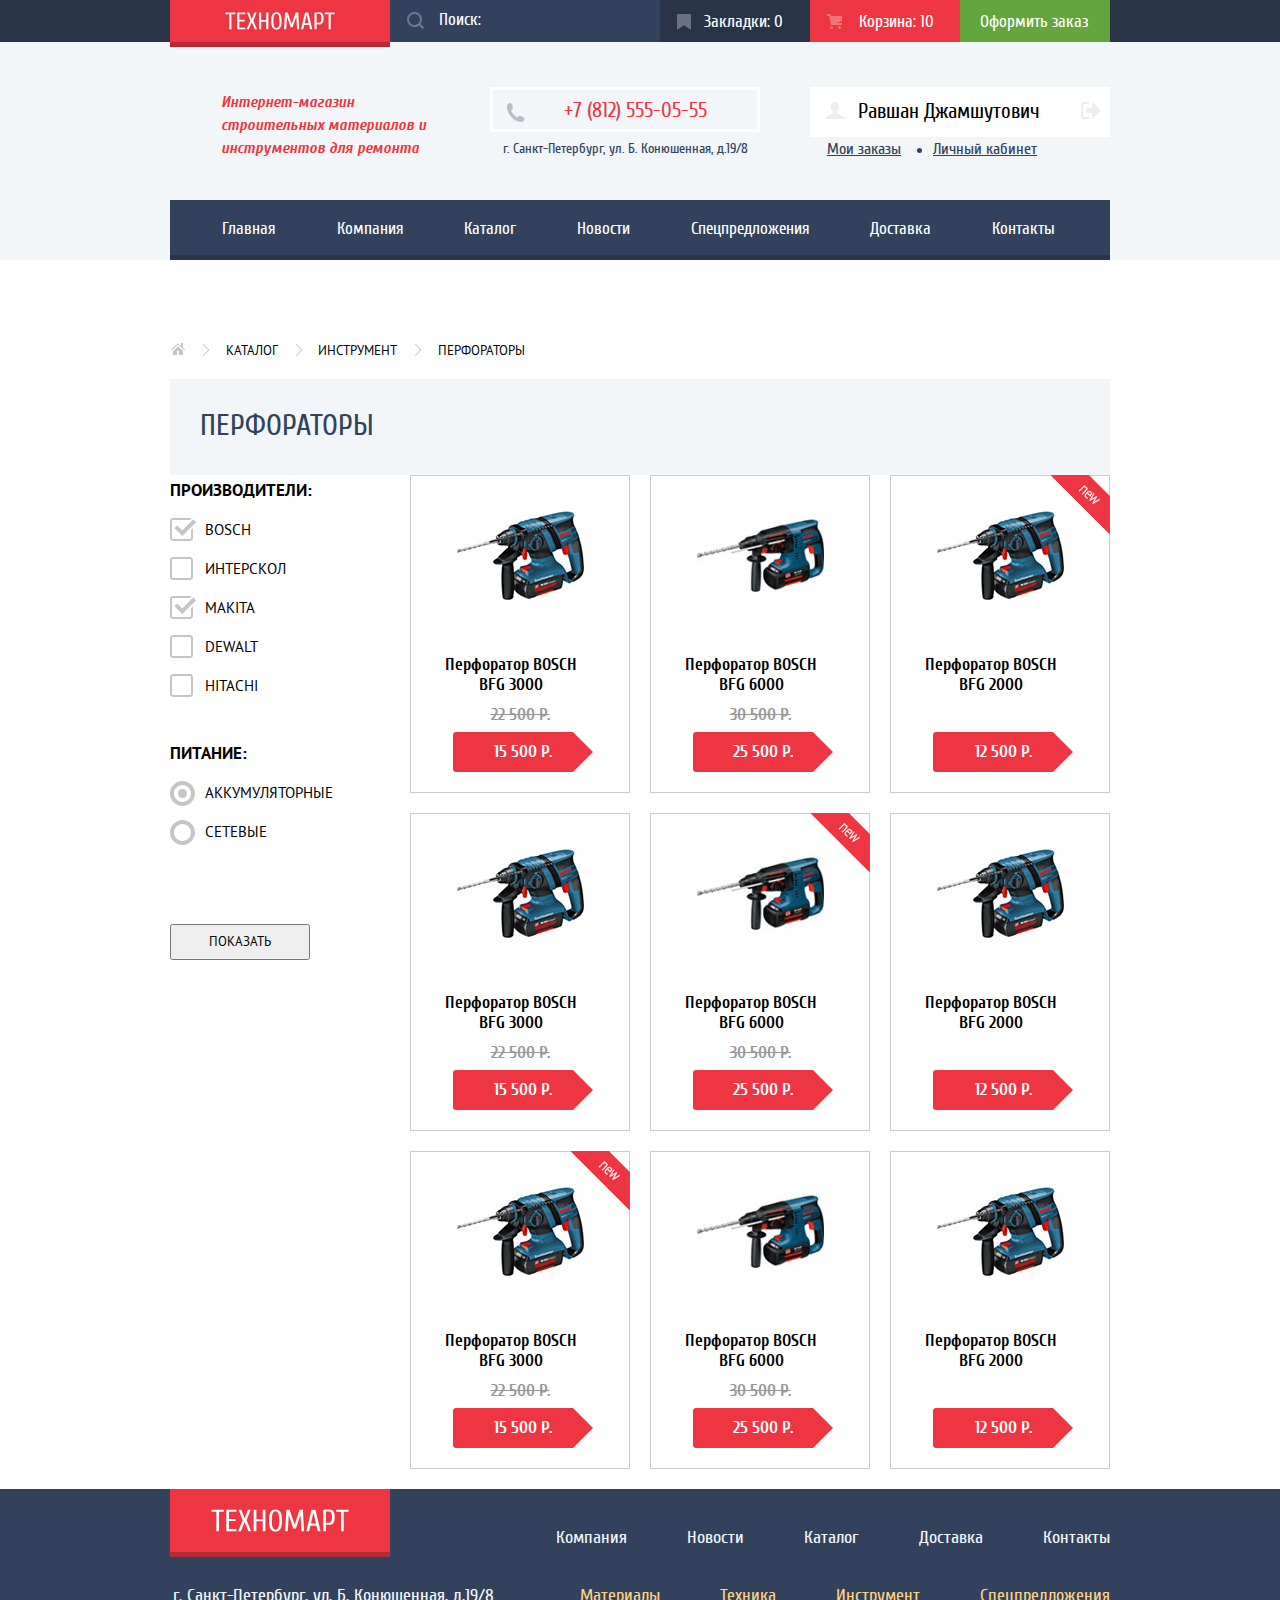
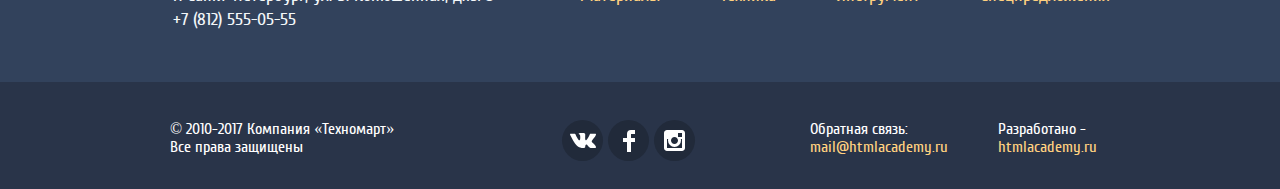
==== commit 3348c68a: "Оформил декоративные элементы" ====
--- a/catalog.html
+++ b/catalog.html
@@ -12,18 +12,23 @@
         <div class="order-navigation-wrapper">
           <div class="container">
             <a class="header-logo">
-              <img src="img/logo.png" width="110" height="18" alt="Интернет-магазин Техномарт"> 
+              <img src="img/logo.svg" width="110" height="18" alt="Интернет-магазин Техномарт"> 
             </a>
             <form class="search" method="get" action="https://echo.htmlacademy.ru">
               <p>
-                <label for="search-field" class="visually-hidden">Поиск:</label>
                 <input id="search-field" type="search" name="search" placeholder="Поиск:">
+                <label for="search-field">
+                  <span class="visually-hidden">Поиск:</span>
+                  <svg xmlns="http://www.w3.org/2000/svg" width="17" height="17" viewBox="0 0 17 17">
+                    <path fill="#ffffff" d="M17 15.586l-3.542-3.542A7.465 7.465 0 0 0 15 7.5 7.5 7.5 0 1 0 7.5 15c1.71 0 3.282-.579 4.544-1.542L15.586 17 17 15.586zM2 7.5C2 4.467 4.467 2 7.5 2 10.532 2 13 4.467 13 7.5c0 3.032-2.468 5.5-5.5 5.5A5.506 5.506 0 0 1 2 7.5z"/>
+                  </svg>
+                </label>
               </p>
             </form>          
             <ul class="order-menu">
-              <li class="order-bookmarks"><a href="">Закладки</a></li>
-              <li class="order-cart order-cart-full"><a href="">Корзина: 10</a></li>
-              <li class="order-checkout"><a href="">Оформить заказ</a></li>
+              <li><a class="order-bookmarks" href="">Закладки: 0</a></li>
+              <li><a class="order-cart order-cart-full" href="">Корзина: 10</a></li>
+              <li><a class="order-checkout" href="">Оформить заказ</a></li>
             </ul>
           </div>          
         </div>        
@@ -37,7 +42,7 @@
             <li class="header-address">г. Санкт-Петербург, ул. Б. Конюшенная, д.19/8</li>
           </ul>
           <ul class="user-navigation">
-            <li class="user-button user-exit"><a href="">Равшан Джамшутович</a></li>
+            <li><a class="user-button user-exit" href="">Равшан Джамшутович</a></li>
             <li>
               <ul class="user-links">
                 <li class="user-orders"><a href="">Мои заказы</a></li>
@@ -51,23 +56,23 @@
 
       <nav class="container">
         <ul class="site-navigation">
-          <li><a>Главная</a></li>
-          <li><a href="">Компания</a></li>
-          <li><a href="catalog.html">Каталог</a></li>          
-          <li><a href="">Новости</a></li>
-          <li><a href="">Спецпредложения</a></li>
-          <li><a href="">Доставка</a></li>
-          <li><a href="">Контакты</a></li>
+          <li><a class="navigation-main" href="index.html">Главная</a></li>
+          <li><a class="navigation-company" href="">Компания</a></li>
+          <li><a class="navigation-catalog" href="">Каталог</a></li>          
+          <li><a class="navigation-news" href="">Новости</a></li>
+          <li><a class="navigation-special" href="">Спецпредложения</a></li>
+          <li><a class="navigation-delivery" href="">Доставка</a></li>
+          <li><a class="navigation-contacts" href="">Контакты</a></li>
         </ul> 
       </nav>
     </header>
 
     <main class="container">
       <ul class="breadcrumbs"> 
-        <li><a href="index.html">Главная</a></li>
+        <li><a class="home" href="index.html"></a></li>
         <li><a href="catalog.html">Каталог</a></li>
         <li><a href="">Инструмент</a></li>
-        <li><a>Перфораторы</a></li>
+        <li class="breadcrumbs-current"><a>Перфораторы</a></li>
       </ul>
       <h2>Перфораторы</h2>
 
@@ -121,177 +126,133 @@
         <section class="catalog-cards">
           <h3 class="visually-hidden">Каталог</h2>
           <ul class="catalog-list">
-            <li class="catalog-item">
+
+            <li class="catalog-item">
+              <div class="flag">новинка</div>
+              <div class="actions">
+                  <a href="#" class="buy">Купить</a>
+                  <a href="#" class="bookmark">В закладки</a>
+              </div>                            
               <p class="catalog-item-image">
                 <img src="img/bfg3000.jpg" width="127" height="112" alt="Перфоратор BOSCH BFG 3000">
               </p>
-              <h3>
-                <a href="catalog-item.html">
-                  <span>Перфоратор BOSCH BFG 3000</span>
-                </a>
-              </h3>
-
-              <div class="catalog-item-price">
-                <p class="old-price">22550 P.</p>
-                <p class="new-price">15550 P.</p>
-              </div>
-              <p class="catalog-item-order">
-                <a class="button button-buy" href="">Купить</a>
-                <a class="button button-bookmark" href="">В закладки</a>
-              </p>
-            </li>
-
-            <li class="catalog-item">
-              <h3>
-                <a href="catalog-item.html">
-                  <span>Перфоратор BOSCH BFG 6000</span>
-                </a>
-              </h3>
-              <p class="catalog-item-image">
-                <img src="img/bfg6000.jpg" width="144" height="128" alt="Перфоратор BOSCH BFG 6000">
-              </p>
-              <div class="catalog-item-price">
-                <p class="old-price">30500 P.</p>
-                <p class="new-price">25500 P.</p>
-              </div>
-              <p class="catalog-item-order">
-                <a class="button button-buy" href="">Купить</a>
-                <a class="button button-bookmark" href="">В закладки</a>
-              </p>
-            </li>
-
-            <li class="catalog-item catalog-item-new">
-              <h3>
-                <a href="catalog-item.html">
-                  <span>Перфоратор BOSCH BFG 2000</span>
-                </a>
-              </h3>
+              <div class="title">Перфоратор BOSCH BFG 3000</div>              
+              <div class="discount">22 500 Р.</div>
+              <div class="price">15 500 Р.</div>              
+            </li>
+
+            <li class="catalog-item">
+              <div class="flag">новинка</div>
+              <div class="actions">
+                  <a href="#" class="buy">Купить</a>
+                  <a href="#" class="bookmark">В закладки</a>
+              </div>                            
+              <p class="catalog-item-image">
+                <img src="img/bfg6000.jpg" width="127" height="112" alt="Перфоратор BOSCH BFG 6000">
+              </p>
+              <div class="title">Перфоратор BOSCH BFG 6000</div>              
+              <div class="discount">30 500 Р.</div>
+              <div class="price">25 500 Р.</div>              
+            </li>
+
+            <li class="catalog-item">
+              <div class="flag flag-new">новинка</div>
+              <div class="actions">
+                  <a href="#" class="buy">Купить</a>
+                  <a href="#" class="bookmark">В закладки</a>
+              </div>                            
               <p class="catalog-item-image">
                 <img src="img/bfg2000.jpg" width="127" height="112" alt="Перфоратор BOSCH BFG 2000">
               </p>
-              <div class="catalog-item-price">
-                <p class="old-price"></p>
-                <p class="new-price">12500 P.</p>
-              </div>
-              <p class="catalog-item-order">
-                <a class="button button-buy" href="">Купить</a>
-                <a class="button button-bookmark" href="">В закладки</a>
-              </p>
-            </li>
-
-            <li class="catalog-item">
-              <h3>
-                <a href="catalog-item.html">
-                  <span>Перфоратор BOSCH BFG 3000</span>
-                </a>
-              </h3>
+              <div class="title">Перфоратор BOSCH BFG 2000</div>              
+              <div class="discount"></div>
+              <div class="price">12 500 Р.</div>              
+            </li>
+
+            <li class="catalog-item">
+              <div class="flag">новинка</div>
+              <div class="actions">
+                  <a href="#" class="buy">Купить</a>
+                  <a href="#" class="bookmark">В закладки</a>
+              </div>                            
               <p class="catalog-item-image">
                 <img src="img/bfg3000.jpg" width="127" height="112" alt="Перфоратор BOSCH BFG 3000">
               </p>
-              <div class="catalog-item-price">
-                <p class="old-price">22550 P.</p>
-                <p class="new-price">15550 P.</p>
-              </div>
-              <p class="catalog-item-order">
-                <a class="button button-buy" href="">Купить</a>
-                <a class="button button-bookmark" href="">В закладки</a>
-              </p>
-            </li>
-
-            <li class="catalog-item catalog-item-new">
-              <h3>
-                <a href="catalog-item.html">
-                  <span>Перфоратор BOSCH BFG 6000</span>
-                </a>
-              </h3>
-              <p class="catalog-item-image">
-                <img src="img/bfg6000.jpg" width="144" height="128" alt="Перфоратор BOSCH BFG 6000">
-              </p>
-              <div class="catalog-item-price">
-                <p class="old-price">30500 P.</p>
-                <p class="new-price">25500 P.</p>
-              </div>
-              <p class="catalog-item-order">
-                <a class="button button-buy" href="">Купить</a>
-                <a class="button button-bookmark" href="">В закладки</a>
-              </p>
-            </li>
-
-            <li class="catalog-item">
-              <h3>
-                <a href="catalog-item.html">
-                  <span>Перфоратор BOSCH BFG 2000</span>
-                </a>
-              </h3>
+              <div class="title">Перфоратор BOSCH BFG 3000</div>              
+              <div class="discount">22 500 Р.</div>
+              <div class="price">15 500 Р.</div>              
+            </li>
+
+            <li class="catalog-item">
+              <div class="flag flag-new">новинка</div>
+              <div class="actions">
+                  <a href="#" class="buy">Купить</a>
+                  <a href="#" class="bookmark">В закладки</a>
+              </div>                            
+              <p class="catalog-item-image">
+                <img src="img/bfg6000.jpg" width="127" height="112" alt="Перфоратор BOSCH BFG 6000">
+              </p>
+              <div class="title">Перфоратор BOSCH BFG 6000</div>              
+              <div class="discount">30 500 Р.</div>
+              <div class="price">25 500 Р.</div>              
+            </li>
+
+            <li class="catalog-item">
+              <div class="flag">новинка</div>
+              <div class="actions">
+                  <a href="#" class="buy">Купить</a>
+                  <a href="#" class="bookmark">В закладки</a>
+              </div>                            
               <p class="catalog-item-image">
                 <img src="img/bfg2000.jpg" width="127" height="112" alt="Перфоратор BOSCH BFG 2000">
               </p>
-              <div class="catalog-item-price">
-                <p class="old-price"></p>
-                <p class="new-price">12500 P.</p>
-              </div>
-              <p class="catalog-item-order">
-                <a class="button button-buy" href="">Купить</a>
-                <a class="button button-bookmark" href="">В закладки</a>
-              </p>
-            </li>
-
-            <li class="catalog-item catalog-item-new">
-              <h3>
-                <a href="catalog-item.html">
-                  <span>Перфоратор BOSCH BFG 3000</span>
-                </a>
-              </h3>
+              <div class="title">Перфоратор BOSCH BFG 2000</div>              
+              <div class="discount"></div>
+              <div class="price">12 500 Р.</div>              
+            </li>
+
+            <li class="catalog-item">
+              <div class="flag flag-new">новинка</div>
+              <div class="actions">
+                  <a href="#" class="buy">Купить</a>
+                  <a href="#" class="bookmark">В закладки</a>
+              </div>                            
               <p class="catalog-item-image">
                 <img src="img/bfg3000.jpg" width="127" height="112" alt="Перфоратор BOSCH BFG 3000">
               </p>
-              <div class="catalog-item-price">
-                <p class="old-price">22550 P.</p>
-                <p class="new-price">15550 P.</p>
-              </div>
-              <p class="catalog-item-order">
-                <a class="button button-buy" href="">Купить</a>
-                <a class="button button-bookmark" href="">В закладки</a>
-              </p>
-            </li>
-
-            <li class="catalog-item">
-              <h3>
-                <a href="catalog-item.html">
-                  <span>Перфоратор BOSCH BFG 6000</span>
-                </a>
-              </h3>
-              <p class="catalog-item-image">
-                <img src="img/bfg6000.jpg" width="144" height="128" alt="Перфоратор BOSCH BFG 6000">
-              </p>
-              <div class="catalog-item-price">
-                <p class="old-price">30500 P.</p>
-                <p class="new-price">25500 P.</p>
-              </div>
-              <p class="catalog-item-order">
-                <a class="button button-buy" href="">Купить</a>
-                <a class="button button-bookmark" href="">В закладки</a>
-              </p>
-            </li>
-
-            <li class="catalog-item">
-              <h3>
-                <a href="catalog-item.html">
-                  <span>Перфоратор BOSCH BFG 2000</span>
-                </a>
-              </h3>
+              <div class="title">Перфоратор BOSCH BFG 3000</div>              
+              <div class="discount">22 500 Р.</div>
+              <div class="price">15 500 Р.</div>              
+            </li>
+
+            <li class="catalog-item">
+              <div class="flag">новинка</div>
+              <div class="actions">
+                  <a href="#" class="buy">Купить</a>
+                  <a href="#" class="bookmark">В закладки</a>
+              </div>                            
+              <p class="catalog-item-image">
+                <img src="img/bfg6000.jpg" width="127" height="112" alt="Перфоратор BOSCH BFG 6000">
+              </p>
+              <div class="title">Перфоратор BOSCH BFG 6000</div>              
+              <div class="discount">30 500 Р.</div>
+              <div class="price">25 500 Р.</div>              
+            </li>
+
+            <li class="catalog-item">
+              <div class="flag">новинка</div>
+              <div class="actions">
+                  <a href="#" class="buy">Купить</a>
+                  <a href="#" class="bookmark">В закладки</a>
+              </div>                            
               <p class="catalog-item-image">
                 <img src="img/bfg2000.jpg" width="127" height="112" alt="Перфоратор BOSCH BFG 2000">
               </p>
-              <div class="catalog-item-price">
-                <p class="old-price"></p>
-                <p class="new-price">12500 P.</p>
-              </div>
-              <p class="catalog-item-order">
-                <a class="button button-buy" href="">Купить</a>
-                <a class="button button-bookmark" href="">В закладки</a>
-              </p>
-            </li>
+              <div class="title">Перфоратор BOSCH BFG 2000</div>              
+              <div class="discount"></div>
+              <div class="price">12 500 Р.</div>              
+            </li>
+
           </ul>
         </section>
       </div>
@@ -302,7 +263,7 @@
         <div class="container">
           <nav class="footer-site-navigation">
             <a class="footer-logo">
-              <img src="img/logo.png" width="138" height="23" alt="Техномарт"> 
+              <img src="img/logo.svg" width="138" height="23" alt="Техномарт"> 
             </a>             
             <ul>
               <li><a href="">Компания</a></li>
@@ -328,7 +289,7 @@
         </div>
       </div>
 
-    <div class="footer-bottom-wrapper">    
+      <div class="footer-bottom-wrapper">    
         <div class="container">
           <p class="footer-copyright">
             &copy 2010-2017 Компания &laquoТехномарт&raquo
@@ -336,24 +297,30 @@
           </p> 
 
           <ul class="footer-social">
-            <li><a class="social-button" href="">Вконтакте</a></li>
-            <li><a class="social-button" href="">Фейсбук</a></li>
-            <li><a class="social-button" href="">Инстаграм</a></li>
+            <li><a class="social-button" href=""><span class="visually-hidden">Вконтакте</span>
+              <svg xmlns="http://www.w3.org/2000/svg" width="26" height="15" viewBox="0 0 26 15"><path fill="#FFF" d="M16.138 11.51c.956-.309 2.18 2.04 3.483 2.939.978.681 1.727.534 1.727.534l3.473-.05s1.815-.112.957-1.554c-.071-.12-.503-1.069-2.585-3.022-2.177-2.043-1.882-1.712.739-5.244 1.597-2.153 2.236-3.468 2.036-4.028-.192-.539-1.365-.399-1.365-.399L20.69.713c-.381.001-.704.119-.851.515-.003.004-.621 1.666-1.445 3.079-1.741 2.989-2.436 3.148-2.724 2.961-.661-.433-.494-1.737-.494-2.664 0-2.897.432-4.105-.846-4.417-.427-.104-.739-.172-1.828-.182-1.392-.021-2.574 0-3.244.329-.445.223-.786.712-.579.74.26.035.843.16 1.155.586.401.552.389 1.789.389 1.789s.229 3.411-.54 3.834c-.528.29-1.25-.302-2.803-3.016-.793-1.388-1.392-2.922-1.392-2.922s-.116-.285-.326-.441c-.25-.185-.6-.244-.6-.244L.848.684S.29.7.085.946c-.182.218-.015.668-.015.668s2.909 6.881 6.203 10.347c3.02 3.182 6.452 2.971 6.452 2.971h1.555s.469-.054.709-.312c.224-.24.214-.691.214-.691s-.031-2.109.935-2.419z"/></svg>
+            </a></li>
+            <li><a class="social-button" href=""><span class="visually-hidden">Фейсбук</span>
+              <svg xmlns="http://www.w3.org/2000/svg" width="12" height="22" viewBox="0 0 12 22"><path fill="#FFF" d="M12 4V0H8a4 4 0 0 0-4 4v4H0v4h4v10h4V12h4V8H8V4h4z"/></svg>
+            </a></li>
+            <li><a class="social-button" href=""><span class="visually-hidden">Инстаграм</span>
+              <svg xmlns="http://www.w3.org/2000/svg" width="21" height="21" viewBox="0 0 21 21"><path fill="#FFF" d="M18 0H3C1.35 0 0 1.35 0 3v15c0 1.65 1.35 3 3 3h15c1.65 0 3-1.35 3-3V3c0-1.65-1.35-3-3-3zm-7.5 7c1.93 0 3.5 1.57 3.5 3.5S12.43 14 10.5 14 7 12.43 7 10.5 8.57 7 10.5 7zM18 18H3V9h1.181A6.504 6.504 0 0 0 4 10.5a6.5 6.5 0 1 0 13 0 6.45 6.45 0 0 0-.181-1.5H18v9zm0-11h-4V3h4v4z"/></svg>
+            </a></li>
           </ul>
 
-          <ul class="footer-feedback">
-            <li class="footer-feedback-mail">
+          <div class="footer-feedback">
+            <p class="footer-feedback-mail">
               Обратная связь:<br>
               <a href="mailto:mail@htmlacademy.ru">mail@htmlacademy.ru</a>              
-            </li>
-            <li class="footer-feedback-site">
+            </p>
+            <p class="footer-feedback-site">
               Разработано -<br> 
-              <a href="https://htmlacademy.ru">HTML Academy</a>              
-            </li>
-          </ul>          
+              <a href="https://htmlacademy.ru">htmlacademy.ru</a>              
+            </p>
+          </div>          
         </div>
-    </div>
-    </footer> 
+      </div>
+    </footer>  
 
     <section class="modal modal-order">
       <h2 class="visually-hidden">
--- a/css/style.css
+++ b/css/style.css
@@ -104,6 +104,9 @@
   text-transform: uppercase;
   color: #ffffff; 
 
+  border-radius: 4px;
+  border: none;
+
   background-color:#ee3643;
 }
 
@@ -120,21 +123,78 @@
   background-color: #293449;
 }
 
-.site-navigation {
-  font-family: 'Cuprum';
-  font-size: 17px;
-  line-height: 17px;
-  color: #ffffff;
-
-  background-color: #32425c;
-}
-
-.order-menu a{
+.order-menu {
+  display: flex;
+  margin: 0;
+  padding: 0; 
+  width: 450px;
+}
+
+.order-menu a {
+  display: block;
+  box-sizing: border-box;
+  width: 150px;    
+  padding-top: 13px;
+  padding-bottom: 11px;
   font-family: 'Cuprum';
   font-size: 17px;
   line-height: 18px;
   text-align: left;
   color: #ffffff;
+}
+
+.order-bookmarks {
+  position: relative;
+  padding-left: 44px;
+}
+
+.order-cart {
+  position: relative;
+  padding-left: 49px;
+}
+
+.order-bookmarks::before {
+  content: "";
+
+  position: absolute;
+  top: 14px;
+  left: 17px;
+
+  width: 18px;
+  height: 18px;
+
+  background-image: url("../img/icon-bookmark.svg");
+  background-repeat: no-repeat;
+  background-position: 0 0;
+  
+  opacity: 0.3;
+}
+
+.order-cart::before {
+  content: "";
+
+  position: absolute;
+  top: 14px;
+  left: 17px;
+
+  width: 18px;
+  height: 18px;
+
+  background-image: url("../img/icon-cart.svg");
+  background-repeat: no-repeat;
+  background-position: 0 0;
+  
+  opacity: 0.3;
+}
+
+.order-bookmarks:hover::before,
+.order-bookmarks:focus::before,
+.order-bookmarks:active::before,
+.order-cart:hover::before,
+.order-cart:focus::before,
+.order-cart:active::before
+ {
+  opacity: 1;
 }
 
 .order-bookmarks:hover, 
@@ -143,20 +203,43 @@
 }
 
 .order-bookmarks:active, 
-.order-cart:active, 
-.order-bookmarks a:active, 
-.order-cart a:active {
+.order-cart:active {
   color: rgba(255, 255, 255, 0.6);
   background-color: #161d29; 
 }
 
-.header-logo,
+.order-cart-full {
+  background-color: #ee3643;  
+
+}
+
+.header-logo {
+  position: relative;
+  background-color: #ee3643;
+  display: inline-block;
+}
+
+.header-logo::after {
+  content: "";
+
+  position: absolute;
+  top: 100%;
+  right: 0;
+
+  width: inherit;
+  height: 5px;
+
+  background-color: #ba2732;  
+}
+
 .footer-logo {
   background-color: #ee3643;
   display: inline-block;
+  box-shadow: inset 0px -5px 0 0 rgba(0, 0, 0, 0.24);
 }
 
 .order-checkout {
+  padding-left: 20px;
   background-color: #63a63e;  
 }
 
@@ -168,20 +251,6 @@
   background-color: #518534;  
 }
 
-.search input {
-  font-size: 17px;
-  line-height: 18px;
-  text-align: left;
-  color: #ffffff;
-
-  background-color: #32425c;
-}
-
-.search input:focus {
-  color: #000000;
-
-  background-color: #ffffff;  
-}
 
 .header h1 {
   font-family: 'Cuprum';
@@ -190,15 +259,14 @@
   line-height: 23px;
   text-align: left;
   color: #ee3643;
-}
-
-.header-phone {
-  font-family: 'Cuprum';
-  font-size: 21px;
-  line-height: 21px;
-  text-align: left;
-  color: #ee3643;
-}
+
+  width: 220px;
+  margin-right: 49px;
+  
+  padding-top: 49px;
+  padding-bottom: 40px;  
+}
+
 
 .header-address {
   font-family: 'Cuprum';
@@ -206,9 +274,11 @@
   line-height: 24px;
   text-align: center;
   color: #32425c;
-}
-
-.user-button a {
+  margin-top: 5px;
+
+}
+
+.user-button {
   display: block;
   padding-top: 14px;
   padding-bottom: 15px;
@@ -249,14 +319,49 @@
   color: #32425c;  
 }
 
+/*----------  ----------*/
+.site-navigation {
+  display: flex;
+  justify-content: space-between;
+
+  margin: 0;
+  padding: 0;
+  box-shadow: inset 0px -5px 0 0 #293449;  
+
+  font-family: 'Cuprum';
+  font-size: 17px;
+  line-height: 17px;
+  color: #ffffff;
+
+  background-color: #32425c;
+}
+
 .site-navigation a {
   display: block;
+
+  padding-top: 20px; 
+  padding-bottom: 23px;
+  padding-left: 30px;
+  padding-right: 30px;
+
+  text-align: center;
+
+
   font-family: 'Cuprum';
   font-size: 17px;
   line-height: 17px;
   text-align: left;
   color: #ffffff;
 }
+
+.site-navigation .navigation-main {
+  padding-left: 52px;
+}
+
+.site-navigation .navigation-contacts {
+  padding-right: 55px;
+}
+
 
 .site-navigation a:hover {
   background-color: #293449;  
@@ -277,28 +382,75 @@
   line-height: 30px;
   text-align: left;
   text-transform: uppercase;
+
+  margin: 0;
+  margin-bottom: 27px;
+
+
   color: #000000;
 }
 
-.company-about p,
-.company-contacts p {
+.company p {
   font-family: 'PT Sans';
   font-size: 13px;
   line-height: 24px;
   text-align: left;
+
+  margin: 0;
+
   color: #000000;  
 }
 
+.company-about p {
+  margin-bottom: 24px;
+}
+
+.company-contacts p {
+  margin-bottom: 30px;
+}
+
+.company .company-transport {
+  margin-bottom: 18px;
+
+}
+
 .company-about li {
+  position: relative;
   font-family: 'Cuprum';
   font-size: 18px;
   line-height: 20px;
   text-align: left;
-  color: #000000;  
+  color: #000000; 
+
+  padding-left: 35px;
+  margin: 0;
+  margin-bottom: 20px;
+}
+
+.company-about li::before {
+  content: "";
+
+  position: absolute;
+  top: 10px;
+  left: 0px;
+
+  width: 25px;
+  height: 2px;
+  background-color: red; 
+  
 }
 
 .company-about .button {
   width: 220px;
+  margin-top: 38px;
+  padding-top: 13px;
+  padding-bottom: 8px;
+}
+
+.company-contacts .button {
+  margin-top: 33px;
+  padding-top: 13px;
+  padding-bottom: 8px;
 }
 
 .footer-top-wrapper {
@@ -316,6 +468,10 @@
   line-height: 24px;
   text-align: left;
   color: #f3f7f9; 
+}
+
+.footer .footer-contacts {
+  margin-left: 3px;
 }
 
 .footer-catalog-navigation a {
@@ -359,8 +515,35 @@
   color: #ffd180;   
 }
 
+.footer .footer-social {
+  display: flex;
+  flex-wrap: wrap;
+  justify-content: space-between;
+  width: 133px;
+  list-style: none;
+
+  margin-left: 47px;
+}
+
+.social-button {
+  display: flex;
+  align-items: center;
+  justify-content: center;
+  width: 41px;
+  height: 41px;
+  border-radius: 41px/41px;
+  background-color: #212a3a;
+
+  line-height: 17px;
+}
+
+.social-button:hover, 
+.social-button:active {
+  background-color: #ee3643;
+}
+
 .message-item label {
-  font-weight: bold; /*�� ������ �������� ������, � Zeplin ����������� ��� normal*/
+  font-weight: bold; 
   font-size: 17.5px;
   line-height: 17.5px;
   color: #000000;    
@@ -388,8 +571,20 @@
 .breadcrumbs {
   display: flex;
   justify-content: space-between;
-  width: 400px;
+  width: 355px;
   margin-bottom: 25px;
+  text-transform: uppercase;
+}
+
+.breadcrumbs .home {
+  display: block;
+  width: 15px;
+  height: 15px;
+  margin-top: 5px;
+
+  background-image: url("../img/icon-home.svg");
+  background-repeat: no-repeat;
+  background-position: 0 0;
 }
 
 .breadcrumbs a {
@@ -400,10 +595,42 @@
   color: #000000;  
 }
 
+.breadcrumbs li {
+  position: relative;
+  margin-top: 18px;
+  margin-bottom: 17px;
+  margin-right: 20px;
+}
+
+.breadcrumbs li:last-child {
+  margin-right: 0px;
+}
+
+.breadcrumbs li::after {
+  content: "";
+
+  position: absolute;
+  top: 6px;
+  right: -25px;
+
+  width: 8px;
+  height: 12px;
+
+  background-image: url("../img/icon-right-small.svg");
+  background-repeat: no-repeat;
+  background-position: 0 0;
+  /*opacity: 0.3;*/
+}
+
+.breadcrumbs-current::after {
+  display: none;
+}  
+
 .catalog-page h2 {
   padding-top: 32px;
   padding-bottom: 34px;
   padding-left: 30px;
+  margin: 0;
 
   font-size: 30px;
   font-weight: normal;
@@ -428,36 +655,146 @@
 }
 
 .catalog-item {
-  box-sizing: border-box;
-  border: 1px solid #e5e5e5;
-  width: 220px;
+  position: relative;
+  display: inline-block;
+  width: 218px;
+  margin-right: 20px;
+  margin-bottom: 20px;
+  border: 1px solid #ccc;
+  line-height: 20px;
+  font-weight: bold;
   text-align: center;
-  margin-bottom: 20px;
-  margin-right: 20px;
+}
+
+.catalog-item .flag {
+  position: absolute;
+  top: -1px;
+  right: -1px;
+  width: 60px;
+  height: 60px;
+  text-indent: -1000px;
+  overflow: hidden;
+  z-index: 20;
+}
+.catalog-item .flag-new {
+  background:url("../img/new-flag.png") no-repeat 0 0;
+}
+
+.catalog-item .actions {
+  position:absolute;
+  top:0;
+  left:0;
+  width:218px;
+  height:88px;
+  padding:40px 0;
+  background-color:rgba(255,255,255,0.9);
+  z-index:10;
+}
+.catalog-item .actions .buy,
+.catalog-item .actions .bookmark {
+  display:block;
+  width:129px;
+  margin:0 auto;
+  margin-bottom:7px;
+  padding:7px 0;
+  border:3px solid #63a63e;
+  border-bottom-color:#367315; 
+  background-color:#63a63e;
+  color:white;
+  font-size:14px;
+  font-weight:normal;
+  font-family:"Cuprum", sans-serif;
+  line-height:18px;
+  text-decoration:none;
+  text-transform:uppercase;    
+  border-radius:3px;
+}
+.catalog-item .actions .bookmark {
+  color:#32425c;
+  background:white;
+  border-bottom-color:#63a63e;
+}
+
+.catalog-item .actions {
+  display: none;
+}
+
+.catalog-item:hover .actions {
+  display: block;
 }
 
 .catalog-item:nth-child(3n) {
   margin-right: 0px;
 }
 
-.catalog-item h3 a {
-  display: block;
-  width: 160px;
-  text-align: center;
-  margin: 0 32px;
+.catalog-item-image {
+  display: flex;
+  height: 160px;  
+
+}
+
+.catalog-item-image img {
+  margin: auto;
+}
+
+.catalog-item .title {
+  width: 150px;
+  min-height: 40px;
+  padding: 0 25px;
+  margin-top: 19px;
+}
+
+.catalog-item .discount {
+  min-height: 20px;
+  margin-top: 10px;
+
+  color: #999;
+  text-decoration: line-through;
+}
+
+.catalog-item .price {
+  position: relative;
+  width: 80px;
+  margin-top: 7px;
+  margin-bottom: 20px;
+  margin-left: 42px;
+  padding: 10px 30px;
+  color: white;
+  background: #ee3643;
+  border-radius: 3px;
+}
+
+.catalog-item .price:after {
+  content: "";
+  position: absolute;
+  top: 0;
+  right: -20px;
+  width: 0;
+  height: 0;
+  border: 20px solid white;
+  border-left-color: #ee3643;
 }
 
 .catalog-filter {
   width: 220px;
 }
 
+.catalog-filter fieldset {
+  padding: 0;
+  margin: 0;
+  margin-bottom: 23px;
+  
+  border: none;
+}
+
 .catalog-cards {
   width: 700px;
 
 }
 
-.manufacturer-list, 
-.power-list {
+.catalog-filter legend {
+  margin-bottom: 15px;
+
   font-family: 'PT Sans';
   font-size: 17px;
   font-weight: bold;
@@ -467,7 +804,18 @@
   color: #000000;   
 }
 
+.filter-option {
+  margin-bottom: 19px;
+  padding-left: 35px;
+}
+
 .filter-option label {
+  position: relative;
+  display: block;
+
+  cursor: pointer;
+  user-select: none;
+
   font-family: 'PT Sans';
   font-size: 15px;
   line-height: 20px;
@@ -476,7 +824,95 @@
   color: #000000;    
 }
 
+.filter-input-checkbox + label::before {
+  content: "";
+  position: absolute;
+  left: -42px;
+  top: 0;
+
+  width: 16px;
+  height: 16px;
+}
+
+.filter-input-checkbox + label::after {
+  content: "";
+
+  position: absolute;
+  top: -2px;
+  left: -35px;
+
+  width: 27px;
+  height: 23px;
+  
+  background-image: url("../img/checkbox-off.svg");
+  background-repeat: no-repeat;
+  background-position: 0 0;
+}
+
+.filter-input-checkbox:checked + label::after {
+  content: "";
+
+  position: absolute;
+  top: -2px;
+  left: -35px;
+
+  width: 27px;
+  height: 23px;
+  
+  background-image: url("../img/checkbox-on.svg");
+  background-repeat: no-repeat;
+  background-position: 0 0;
+}
+
+.filter-input-radio + label::before {
+  content: "";
+  position: absolute;
+  left: -42px;
+  top: 0px;
+
+  width: 16px;
+  height: 16px;
+}
+
+.filter-input-radio + label::after {
+  content: "";
+
+  position: absolute;
+  top: -2px;
+  left: -35px;
+
+  width: 25px;
+  height: 25px;
+  
+  background-image: url("../img/radio-off.svg");
+  background-repeat: no-repeat;
+  background-position: 0 0;
+}
+
+.filter-input-radio:checked + label::after {
+  content: "";
+
+  position: absolute;
+  top: -2px;
+  left: -35px;
+
+  width: 25px;
+  height: 25px;
+  
+  background-image: url("../img/radio-on.svg");
+  background-repeat: no-repeat;
+  background-position: 0 0;
+}
+
+
 .filter-button {
+  margin-top: 40px;
+  width: 140px;
+  padding-top: 7px;
+  padding-bottom: 7px;
+  text-transform: uppercase;
+
+  
   font-family: 'PT Sans';
   font-size: 13px;
   line-height: 18px;
@@ -484,16 +920,7 @@
   color: #000000;   
 }
 
-.catalog-item span {
-  font-family: 'PT Sans';
-  font-size: 18px;
-  font-weight: bold;
-  line-height: 20px;
-  text-align: center;
-  color: #000000;   
-}
-
-.old-price {
+/*.old-price {
   font-family: 'PT Sans';
   font-size: 17px;
   font-weight: bold;
@@ -511,37 +938,37 @@
   text-align: center;
   color: #ffffff;   
   background-color: #ee3643;  
-}
-
-.button-buy, 
-.button-bookmark {
+}*/
+
+.buy, 
+.bookmark {
   font-size: 14px;
   line-height: 18px;
   text-align: center;  
 }
 
-.button-buy {
+.buy {
   color: #ffffff;   
   background-color: #63a63e;  
 }
 
-.button-buy:hover {
+.buy:hover {
   background-color: #5fbb2d;  
 }
 
-.button-buy:active {
+.buy:active {
   background-color: #518534;  
 }
 
-.button-bookmark {
+.bookmark {
   color: #32425c;   
   background-color: #ffffff;    
 }
 
-.button-bookmark:hover {
-}
-
-.button-bookmark:active {
+.bookmark:hover {
+}
+
+.bookmark:active {
   color: rgba(50, 66, 92, 0.3);  
 }
 
@@ -582,32 +1009,12 @@
 .header-logo {
   width: 220px;
   text-align: center;
-  padding-top: 13px;
-  padding-bottom: 11px;
+  padding-top: 12px;
+  padding-bottom: 6px;
   background-color: #ee3643;    
 }
 
-.search input {
-  width: 270px;
-  padding-top: 14px;
-  padding-bottom: 16px;
-}
-
-.order-menu {
-  display: flex;
-  margin: 0;
-  padding: 0; 
-  width: 450px;
-
-}
-
-.order-menu a {
-  display: block;
-  width: 150px;    
-  text-align: center;
-  padding-top: 14px;
-  padding-bottom: 13px;
-}
+
 
 /*----------  ----------*/
 .user-info .container, 
@@ -616,18 +1023,37 @@
   justify-content: flex-end;  
 }
 
-.header h1 {
-  width: 220px;
-  padding-top: 55px;
-  padding-bottom: 45px;
-} 
-
 .header-phone {
-  border: 2px solid white;
-
-  padding-top: 13px;
-  padding-bottom: 11px;  
+  position: relative;
+
+  box-sizing: border-box;
+  border: 3px solid white;
+
+  padding-top: 10px;
+  padding-bottom: 8px;  
+  padding-left: 20px;
   margin-top: 45px;
+
+  font-family: 'Cuprum';
+  font-size: 21px;
+  line-height: 21px;
+  text-align: left;
+  color: #ee3643;
+}
+
+
+
+.header-phone::before {
+  content: "";
+  
+  position: absolute;
+  width: 20px;
+  height: 20px;
+  top: 13px;
+  left: 13px;  
+  background-image: url("../img/icon-phone.svg");
+  background-repeat: no-repeat;
+  background-position: 0 0;  
 }
 
 .header-contacts li {
@@ -643,19 +1069,97 @@
   width: 270px;    
 }
 
-.user-enter a {
+.user-navigation .user-enter {
+  position: relative;
+  box-sizing: border-box;
+
   width: 120px; 
+
+  padding-left: 22px;
   margin-left: 70px;    
 }
 
-.user-registration a {
+.user-navigation .user-enter::before {
+  position: absolute;
+  content: "";
+
+  position: absolute;
+  top: 15px;
+  left: 13px;
+
+  width: 20px;
+  height: 17px;
+
+  background-image: url("../img/icon-login.svg");
+  background-repeat: no-repeat;
+  background-position: 0 0;
+  
+  opacity: 0.3;
+}
+
+.user-navigation .user-enter:hover::before {
+  background-image: url("../img/icon-login-hover.svg");
+  opacity: 1;
+}
+
+.user-navigation .user-registration {
   width: 150px;     
   margin-left: 10px;    
 }
 
-.user-exit a {
+.user-exit {
+  position: relative;
+  box-sizing: border-box;  
   width: 300px;     
-  /*margin-left: 50px;    */
+  padding-left: 48px;    
+  text-align: left;
+}
+
+
+.user-exit::before {
+  position: absolute;
+  content: "";
+
+  position: absolute;
+  top: 15px;
+  left: 15px;
+
+  width: 20px;
+  height: 17px;
+
+  background-image: url("../img/icon-user.svg");
+  background-repeat: no-repeat;
+  background-position: 0 0;
+  
+  opacity: 0.3;
+}
+
+.user-exit::after {
+  position: absolute;
+  content: "";
+
+  position: absolute;
+  top: 15px;
+  left: 270px;
+
+  width: 20px;
+  height: 17px;
+
+  background-image: url("../img/icon-logout.svg");
+  background-repeat: no-repeat;
+  background-position: 0 0;
+  
+  opacity: 0.3;
+}
+
+.user-exit:hover::before {
+  background-image: url("../img/icon-user-hover.svg");
+  opacity: 1;
+}
+
+.user-exit:hover::after {
+  background-image: url("../img/icon-logout-hover.svg");
+  opacity: 1;
 }
 
 .catalog-page .user-info .user-navigation {
@@ -666,33 +1170,35 @@
 }
 
 .user-info .user-links {
+  position: relative;
   display: flex;
   justify-content: space-between;
   width: 210px;
 
+  margin-top: 3px;
   margin-left: 17px;    
   margin-right: auto;
 
   text-align: center;
 }
 
-
-/*----------  ----------*/
-.site-navigation {
-  display: flex;
-  justify-content: space-between;
-
-  margin: 0;
-  padding: 0;
-
-}
-
-.site-navigation a {
-  width: 130px;  
-  padding-top: 22px; 
-  padding-bottom: 26px;
-  text-align: center;
-}
+.user-links a {
+  color: #32425c;
+}
+
+.user-links::before {
+  content: "";
+
+  position: absolute;
+  top: 8px;
+  left: 90px;
+
+  width: 5px;
+  height: 5px;
+  border-radius: 50%;
+  background-color: #32425c;   
+}
+
 
 /*----------  ----------*/
 .company {
@@ -719,7 +1225,7 @@
 .footer-site-navigation ul {
   display: flex;   
   justify-content: flex-end; 
-  padding-top: 45px;
+  padding-top: 37px;
 
 }
 
@@ -727,7 +1233,7 @@
   width: 220px;
   text-align: center;
   padding-top: 20px;
-  padding-bottom: 20px;
+  padding-bottom: 18px;
   background-color: #ee3643;    
 }
 
@@ -739,8 +1245,8 @@
 .footer-catalog-navigation {
   display: flex;   
   justify-content: space-between;  
-  padding-top: 45px;
-  padding-bottom: 55px;
+  padding-top: 27px;
+  padding-bottom: 50px;
 }
 
 .footer-catalog-navigation ul {
@@ -752,12 +1258,8 @@
 .footer-bottom-wrapper .container {
   display: flex;   
   justify-content: space-between;
-  padding-top: 39px;
-  padding-bottom: 35px;    
-}
-
-.footer-bottom-wrapper .container ul {
-  display: flex;   
+  padding-top: 38px;
+  padding-bottom: 28px;    
 }
 
 .footer-copyright {
@@ -765,12 +1267,181 @@
   margin-right: 160px;
 }
 
-.footer-feedback-mail {
+.footer-feedback {
+  display: flex;
+}
+
+.footer-feedback .footer-feedback-mail {
   width: 140px;
-  margin-left: auto;
-}
-
-.footer-feedback-site {
+  /*margin-left: 120px;*/
+}
+
+.footer-feedback .footer-feedback-site {
   width: 100px;
-  margin-left: 50px;
-}+  margin-left: 48px;
+  margin-right: 12px;
+}
+
+.modal {
+  display: none;
+}
+
+.modal-map {
+  position: relative;
+  min-height: 500px;
+}
+
+.modal-map p {
+  position: absolute;
+  left: 50%;
+  margin-left: -470px;  
+  margin-top: 25px;
+}
+
+.modal-close {
+  content: "";
+
+  position: absolute;
+  top: 9px;
+  right: 9px;
+
+  width: 25px;
+  height: 25px;
+
+  border: none;
+  background-color: transparent;
+  background-image: url("../img/icon-close.svg");
+  background-repeat: no-repeat;
+  background-position: 0 0;
+  
+  opacity: 1;
+}
+
+
+.modal-message {
+  position: relative;
+}
+
+.message-form {
+  display: flex;
+  flex-wrap: wrap;  
+  position: absolute;
+  left: 50%;
+  margin-left: -310px;
+  border: 1px solid green;
+  width: 620px;
+}
+
+.message-item {
+  width: 220px;
+  box-sizing: border-box;  
+} 
+
+.message-item label {
+  margin-bottom: 13px;
+}
+
+
+.message-item input {
+  width: inherit;  
+}
+
+
+.message-item:nth-child(1) {
+  margin-left: 80px;
+}
+
+.message-item:nth-child(2) {
+  margin-left: 20px;
+}
+
+.message-item:nth-child(3) {
+  width: 460px;  
+  margin-left: 80px;
+  margin-right: 80px;
+}
+
+.submit-wrapper {
+  display: flex;
+  justify-content: space-around;
+  align-items: center;
+  width: inherit;
+  min-height: 112px;
+  background-color: #f4f4f4;
+}
+
+.submit-wrapper .button {
+  width: 460px;  
+}
+
+.modal-order {
+  position: relative;
+}
+
+.order-message {
+  /*display: flex;*/
+  /*flex-wrap: wrap;  */
+  position: absolute;
+  left: 50%;
+  margin-left: -310px;
+  border: 1px solid green;
+  width: 620px;  
+}
+
+.search input {
+  font-size: 17px;
+  line-height: 18px;
+  text-align: left;
+  color: #ffffff;
+  border: none;
+
+  box-sizing: border-box;
+  width: 270px;
+  padding-top: 11px;
+  padding-bottom: 13px;
+  padding-left: 49px;
+
+  background-color: #32425c;
+}
+
+.search input::placeholder {
+  color: #ffffff;
+}
+
+.search p {
+  position: relative;
+}
+
+.search label {
+  position: absolute;
+  display: block;
+
+  top: 12px; 
+  left: 17px; 
+
+  width: 17px;
+  height: 17px; 
+}
+
+.search label path {
+  /*fill: #ee3643;*/
+
+  fill: #ffffff;
+  opacity: 0.3;
+}
+
+
+.search input:hover {
+  background-color: #212a3a;  
+}
+
+.search input:focus {
+  color: #000000;
+  background-color: #ffffff;   
+}
+
+.search input:focus + label path {
+  fill: #ee3643;
+  opacity: 1;
+}
+
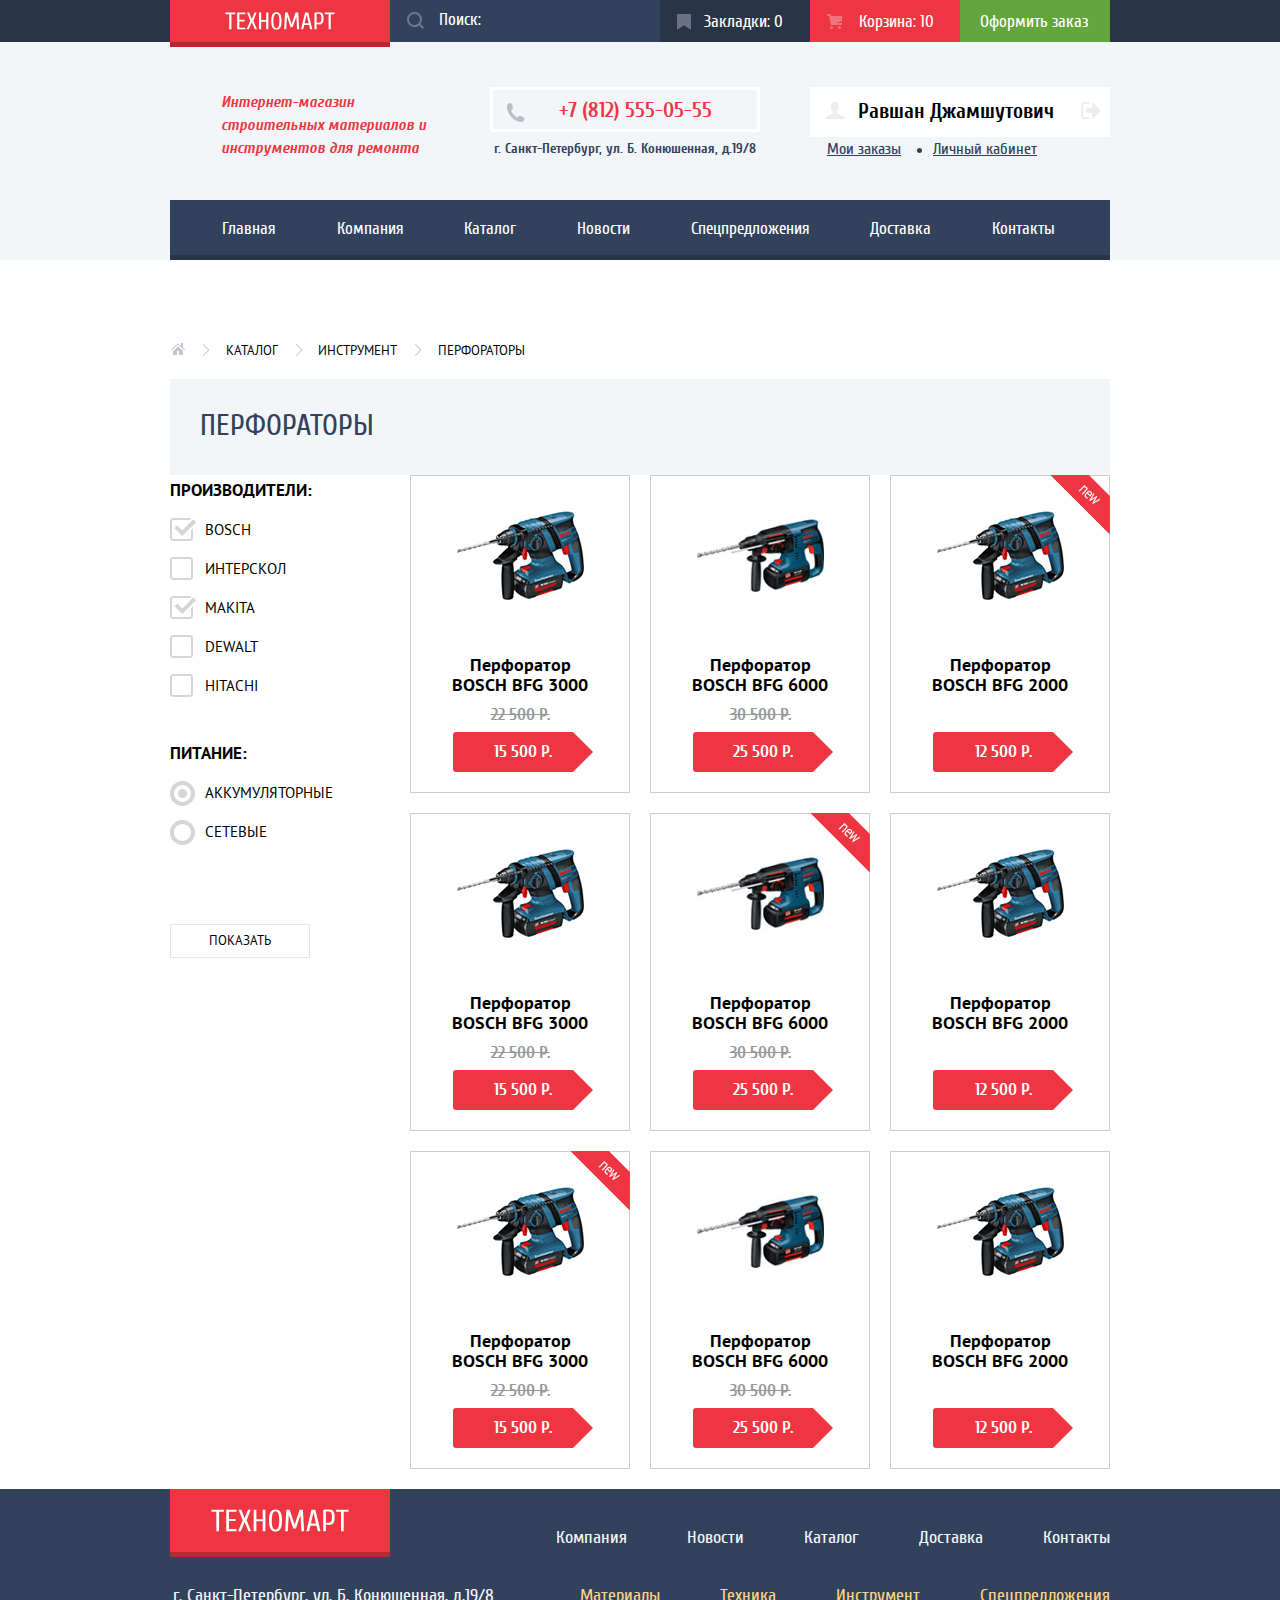
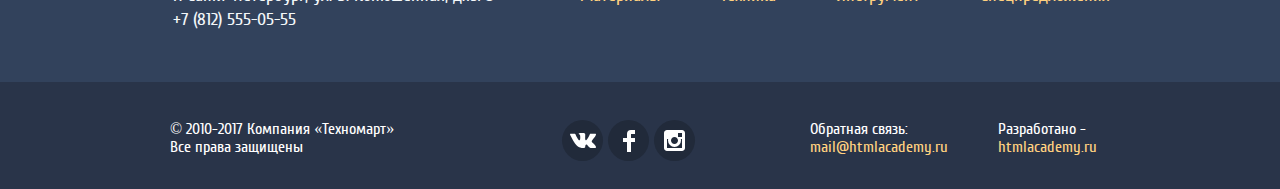
==== commit 0b46b9ac: "Исправил шрифты состояния по стайлгайду" ====
--- a/catalog.html
+++ b/catalog.html
@@ -78,7 +78,7 @@
 
       <div class="catalog">
         <section class="catalog-filter">
-          <h3 class="visually-hidden">Фильтр</h2>
+          <h3 class="visually-hidden">Фильтр</h3>
           <form method="get" action="https://echo.htmlacademy.ru">
             <fieldset class="filter-manufacturer">
               <legend class="manufacturer-list">Производители:</legend>
@@ -124,7 +124,7 @@
         </section>
 
         <section class="catalog-cards">
-          <h3 class="visually-hidden">Каталог</h2>
+          <h3 class="visually-hidden">Каталог</h3>
           <ul class="catalog-list">
 
             <li class="catalog-item">
@@ -292,7 +292,7 @@
       <div class="footer-bottom-wrapper">    
         <div class="container">
           <p class="footer-copyright">
-            &copy 2010-2017 Компания &laquoТехномарт&raquo
+            &copy; 2010-2017 Компания &laquo;Техномарт&raquo;
             Все права защищены
           </p> 
 
--- a/css/style.css
+++ b/css/style.css
@@ -92,6 +92,11 @@
   padding: 0;
 }
 
+.company h2 {
+  font-weight: normal;
+}
+
+
 .button {
   display: block;
   padding-top: 14px;
@@ -109,6 +114,15 @@
 
   background-color:#ee3643;
 }
+
+.button:hover {
+  background-color: #ca2c37; 
+}
+
+.button:active {
+  background-color: #ba2732; 
+}
+
 
 .header {
   background-color:#f2f6f8;
@@ -188,13 +202,15 @@
 }
 
 .order-bookmarks:hover::before,
+.order-cart:hover::before {
+  opacity: 1;
+}
+
 .order-bookmarks:focus::before,
 .order-bookmarks:active::before,
-.order-cart:hover::before,
 .order-cart:focus::before,
-.order-cart:active::before
- {
-  opacity: 1;
+.order-cart:active::before {
+  opacity: 0.3;
 }
 
 .order-bookmarks:hover, 
@@ -217,6 +233,14 @@
   position: relative;
   background-color: #ee3643;
   display: inline-block;
+}
+
+.header-logo:hover {
+  background-color: #ca2c37;
+}
+
+.header-logo:active {
+  background-color: #ba2732;
 }
 
 .header-logo::after {
@@ -285,7 +309,8 @@
   margin-top: 45px;
 
   font-family: 'Cuprum';
-  font-size: 21px;
+  font-weight: bold;
+  font-size: 21px;  
   line-height: 21px;
   text-align: center;
   color: #000000;  
@@ -692,6 +717,7 @@
 }
 .catalog-item .actions .buy,
 .catalog-item .actions .bookmark {
+  position: relative;
   display:block;
   width:129px;
   margin:0 auto;
@@ -709,18 +735,65 @@
   text-transform:uppercase;    
   border-radius:3px;
 }
+
+.catalog-item .actions .buy::before {
+  content: "";
+
+  position: absolute;
+  top: 7px;
+  left: 10px;
+
+  width: 18px;
+  height: 18px;
+
+  background-image: url("../img/icon-cart.svg");
+  background-repeat: no-repeat;
+  background-position: 0 0;
+  
+  opacity: 0.3;
+}
+
+.catalog-item .actions .buy:hover::before,
+.catalog-item .actions .buy:active::before {
+  opacity: 1;
+}
+
 .catalog-item .actions .bookmark {
   color:#32425c;
   background:white;
   border-bottom-color:#63a63e;
 }
 
+.catalog-item .actions .bookmark:hover {
+  border-color: #32425c;
+}
+
+.catalog-item .actions .bookmark:active {
+  opacity: 0.3;
+}
+
+
+.catalog-item .actions .buy:hover {
+  background-color: #5fbb2d;
+  border-color: #5fbb2d;
+  border-bottom-color: #367315; 
+}
+
+.catalog-item .actions .buy:active {
+  background-color: #367315;
+  border-color: #367315; 
+}
+
 .catalog-item .actions {
   display: none;
 }
 
 .catalog-item:hover .actions {
   display: block;
+}
+
+.catalog-item:hover {
+  box-shadow: 0px 10px 25px 0 rgba(41, 52, 73, 0.5);
 }
 
 .catalog-item:nth-child(3n) {
@@ -738,10 +811,16 @@
 }
 
 .catalog-item .title {
-  width: 150px;
+  width: 160px;
   min-height: 40px;
-  padding: 0 25px;
+  padding-top: 0;
+  padding-left: 29px;
   margin-top: 19px;
+
+  font-family: 'PT Sans';
+  font-weight: bold;
+  font-size: 18px;  
+
 }
 
 .catalog-item .discount {
@@ -847,6 +926,7 @@
   background-image: url("../img/checkbox-off.svg");
   background-repeat: no-repeat;
   background-position: 0 0;
+  opacity: 0.7;
 }
 
 .filter-input-checkbox:checked + label::after {
@@ -862,6 +942,7 @@
   background-image: url("../img/checkbox-on.svg");
   background-repeat: no-repeat;
   background-position: 0 0;
+  opacity: 0.7;
 }
 
 .filter-input-radio + label::before {
@@ -887,6 +968,7 @@
   background-image: url("../img/radio-off.svg");
   background-repeat: no-repeat;
   background-position: 0 0;
+  opacity: 0.7;
 }
 
 .filter-input-radio:checked + label::after {
@@ -902,7 +984,28 @@
   background-image: url("../img/radio-on.svg");
   background-repeat: no-repeat;
   background-position: 0 0;
-}
+  opacity: 0.7;
+}
+
+.filter-input-checkbox + label:hover::after,
+.filter-input-checkbox:checked + label:hover::after,
+.filter-input-radio + label:hover::after,
+.filter-input-radio:checked + label:hover::after {
+  opacity: 1;
+
+}
+
+.filter-input-checkbox + label:disabled,
+.filter-input-checkbox:checked + label:disabled,
+.filter-input-radio + label:disabled,
+.filter-input-radio:checked + label:disabled,
+.filter-input-checkbox + label:disabled::after,
+.filter-input-checkbox:checked + label:disabled::after,
+.filter-input-radio + label:disabled::after,
+.filter-input-radio:checked + label:disabled::after {
+  opacity: 0.3;
+}
+
 
 
 .filter-button {
@@ -918,27 +1021,22 @@
   line-height: 18px;
   text-align: center;
   color: #000000;   
-}
-
-/*.old-price {
-  font-family: 'PT Sans';
-  font-size: 17px;
-  font-weight: bold;
-  line-height: 18px;
-  text-align: center;
-  text-decoration: line-through;  
-  color: #999999;   
-}
-
-.new-price {
-  font-family: 'PT Sans';
-  font-size: 17px;
-  font-weight: bold;
-  line-height: 18px;
-  text-align: center;
-  color: #ffffff;   
-  background-color: #ee3643;  
-}*/
+  background-color: #ffffff;
+  box-sizing: border-box;
+  border: 1px solid #e5e5e5;
+  outline: none;
+
+}
+
+.filter-button:hover {
+  border-color: #bdc6ca;
+
+}
+
+.filter-button:active {
+  border-color: #ee3643;
+}
+
 
 .buy, 
 .bookmark {
@@ -972,11 +1070,6 @@
   color: rgba(50, 66, 92, 0.3);  
 }
 
-
-/*------------------------------ ����� ��� ����� ------------------------------*/
-* { /*��������*/
-  /*outline: 1px solid #63a63e; */
-}
 
 .visually-hidden {
   position: absolute;
@@ -1062,7 +1155,8 @@
 
 .header-contacts {
   width: 270px;    
-  margin-left: 70px;      
+  margin-left: 70px;  
+  font-weight: bold;    
 }
 
 .header-contacts li {
@@ -1102,6 +1196,11 @@
   opacity: 1;
 }
 
+.user-navigation .user-enter:active::before {
+  background-image: url("../img/icon-login.svg");
+  opacity: 0.3;
+}
+
 .user-navigation .user-registration {
   width: 150px;     
   margin-left: 10px;    
@@ -1162,6 +1261,16 @@
   opacity: 1;
 }
 
+.user-exit:active::before {
+  background-image: url("../img/icon-user.svg");
+  opacity: 0.3;
+}
+
+.user-exit:active::after {
+  background-image: url("../img/icon-logout.svg");
+  opacity: 0.3;
+}
+
 .catalog-page .user-info .user-navigation {
   display: block;
   width: 300px;     
@@ -1184,6 +1293,14 @@
 
 .user-links a {
   color: #32425c;
+}
+
+.user-links a:hover {
+  color: #ee3643;
+}
+
+.user-links a:active {
+  color: rgba(50, 66, 92, 0.3);
 }
 
 .user-links::before {
@@ -1284,6 +1401,8 @@
 
 .modal {
   display: none;
+  position: fixed;
+
 }
 
 .modal-map {
@@ -1319,22 +1438,53 @@
 
 
 .modal-message {
-  position: relative;
+  top: 150px;
+  left: 50%;
+  transform: translateX(-50%); 
+
+  width: 620px;
+  background-color: #ffffff;
+
+  box-shadow: 0px 20px 40px 0 rgba(0, 0, 0, 0.75);
+}
+
+.message-item textarea {
+  box-sizing: border-box;
+
+  width: 460px;
+  padding-top: 13px;
+  padding-left: 16px;
+
+  margin-top: 22px;
+
+  font-family: 'PT Sans';
+  font-size: 13px;
+  line-height: 18px;
+  text-align: left;
+  color: #a9a9a9;
+}
+
+.modal-message input::placeholder {
+  padding-top: 13px;
+  padding-left: 16px;
+
+  font-family: 'PT Sans';
+  font-size: 13px;
+  line-height: 18px;
+  text-align: left;
+  color: #a9a9a9;
 }
 
 .message-form {
   display: flex;
   flex-wrap: wrap;  
-  position: absolute;
-  left: 50%;
-  margin-left: -310px;
-  border: 1px solid green;
-  width: 620px;
+
 }
 
 .message-item {
   width: 220px;
   box-sizing: border-box;  
+  margin: 0;
 } 
 
 .message-item label {
@@ -1344,34 +1494,48 @@
 
 .message-item input {
   width: inherit;  
+  box-sizing: border-box;
+  border: 2px solid #dee3e4;
+
 }
 
 
 .message-item:nth-child(1) {
   margin-left: 80px;
+  margin-top: 48px;
+}
+
+.message-item:nth-child(1) input,
+.message-item:nth-child(2) input {
+  min-height: 38px;
 }
 
 .message-item:nth-child(2) {
   margin-left: 20px;
+  margin-top: 48px;  
 }
 
 .message-item:nth-child(3) {
-  width: 460px;  
+  width: 460px;
+
   margin-left: 80px;
   margin-right: 80px;
-}
+  margin-top: 22px;
+}
+
 
 .submit-wrapper {
   display: flex;
   justify-content: space-around;
   align-items: center;
-  width: inherit;
-  min-height: 112px;
+  width: 100%;
   background-color: #f4f4f4;
 }
 
 .submit-wrapper .button {
   width: 460px;  
+  margin-top: 37px;
+  margin-bottom: 37px;
 }
 
 .modal-order {
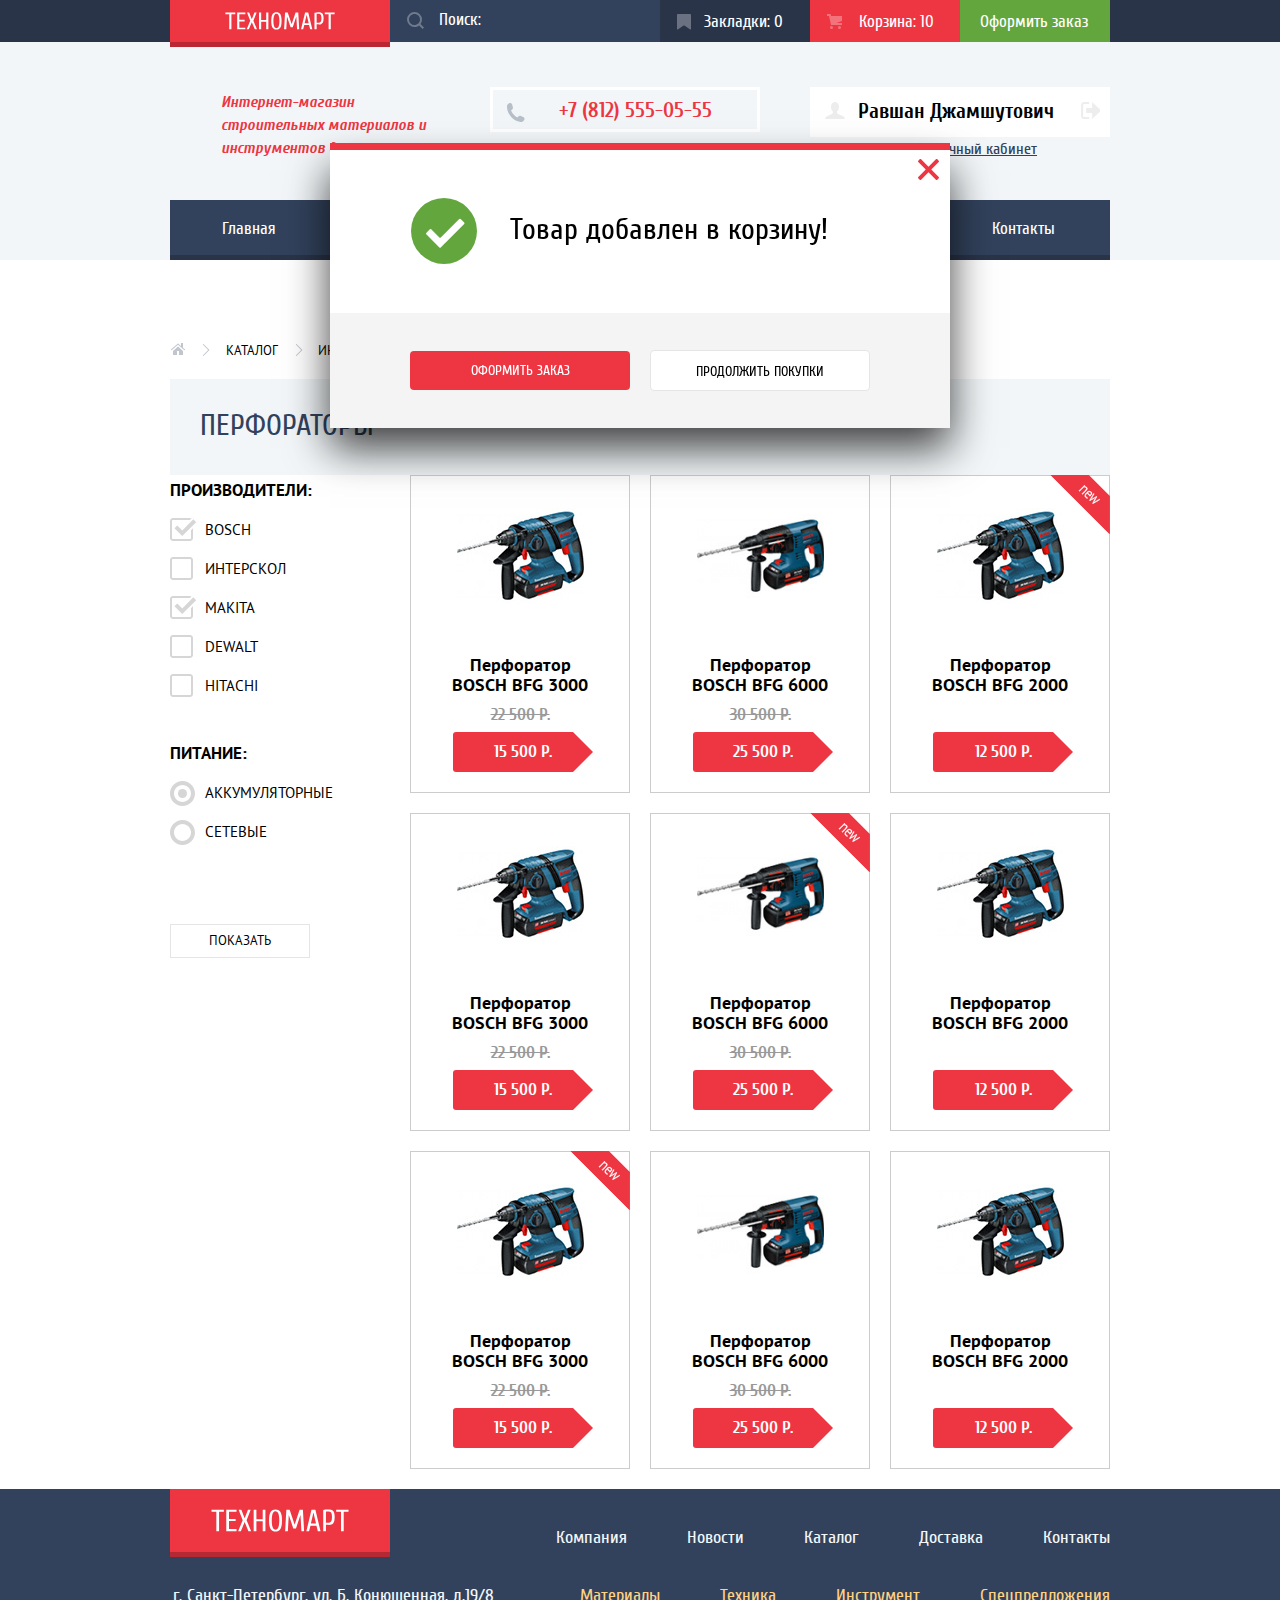
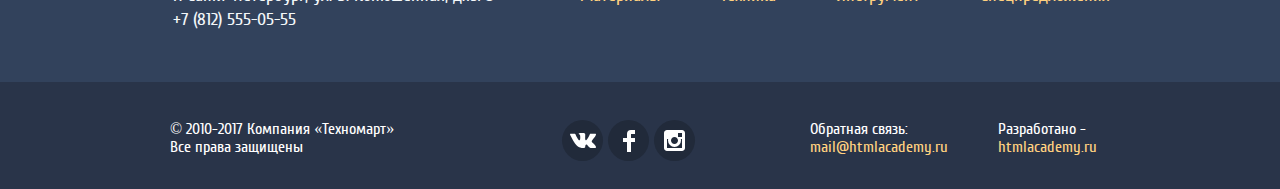
==== commit 51dd7b37: "Оформил модальные окна" ====
--- a/catalog.html
+++ b/catalog.html
@@ -326,15 +326,12 @@
       <h2 class="visually-hidden">
         Сообщение: Товар добавлен 
       </h2>
-      <div class="order-message">      
-        <img src="img/item-added.svg" width="66" height="66" alt="Значок: товар добавлен"> 
-        <p>
-          Товар добавлен в корзину!
-        </p>
-        <a class="button" href="">Оформить заказ</a>
+      <p class="message">Товар добавлен в корзину!</p>
+      <div class="submit-wrapper">
+        <a class="button button-order" href="">Оформить заказ</a>
         <button class="button button-continue" type="button">Продолжить покупки</button>
-        <button class="modal-close" type="button"><span class="visually-hidden">Закрыть</span></button>
-      </div>
+      </div>  
+      <button class="modal-close" type="button"><span class="visually-hidden">Закрыть</span></button>
     </section>  
 
   </body>
--- a/css/style.css
+++ b/css/style.css
@@ -111,7 +111,7 @@
 
   border-radius: 4px;
   border: none;
-
+  outline: none;
   background-color:#ee3643;
 }
 
@@ -586,12 +586,23 @@
   line-height: 18px;
 }
 
-.order-message .button-continue {
+.button-continue {
   line-height: 18px;
   color: #000000;
-
   background-color: #ffffff;  
-}
+  border: 1px solid #e5e5e5;
+}
+
+.button-continue:hover {
+  border-color: #bdc6ca;
+  background-color: #ffffff;  
+}
+
+.button-continue:active {
+  border-color: #ee3643;
+  background-color: #ffffff;  
+}
+
 
 .breadcrumbs {
   display: flex;
@@ -1025,7 +1036,6 @@
   box-sizing: border-box;
   border: 1px solid #e5e5e5;
   outline: none;
-
 }
 
 .filter-button:hover {
@@ -1390,7 +1400,6 @@
 
 .footer-feedback .footer-feedback-mail {
   width: 140px;
-  /*margin-left: 120px;*/
 }
 
 .footer-feedback .footer-feedback-site {
@@ -1400,21 +1409,25 @@
 }
 
 .modal {
-  display: none;
   position: fixed;
-
-}
-
-.modal-map {
-  position: relative;
-  min-height: 500px;
-}
-
-.modal-map p {
-  position: absolute;
+  background-color: #ffffff;
+  z-index: 30;
+}
+
+.modal-map {  
+  top: 50%;
   left: 50%;
-  margin-left: -470px;  
-  margin-top: 25px;
+
+  transform: translateY(-50%); 
+  margin-left: -470px;
+
+  width: 940px;
+  height: 446px;  
+  box-shadow: 0px 10px 25px 0 rgba(41, 52, 73, 0.5);
+}
+
+.modal-map p {  
+  margin: 0;
 }
 
 .modal-close {
@@ -1422,7 +1435,7 @@
 
   position: absolute;
   top: 9px;
-  right: 9px;
+  right: 7px;
 
   width: 25px;
   height: 25px;
@@ -1452,21 +1465,37 @@
   box-sizing: border-box;
 
   width: 460px;
-  padding-top: 13px;
-  padding-left: 16px;
-
-  margin-top: 22px;
+  padding-top: 9px;
+  padding-left: 13px;
+  margin-top: 6px;
+  margin-bottom: 29px;
+  
+  border: 2px solid #dee3e4;
+  resize: none;
+
 
   font-family: 'PT Sans';
   font-size: 13px;
-  line-height: 18px;
+  line-height: 20px;
   text-align: left;
   color: #a9a9a9;
+}
+
+.message-form::before {
+  content: "";
+
+  position: absolute;
+  top: -7px;
+  left: 0;
+
+  width: 620px;
+  height: 7px;
+  background-color: #ee3643;  
 }
 
 .modal-message input::placeholder {
   padding-top: 13px;
-  padding-left: 16px;
+  padding-left: 13px;
 
   font-family: 'PT Sans';
   font-size: 13px;
@@ -1502,17 +1531,18 @@
 
 .message-item:nth-child(1) {
   margin-left: 80px;
-  margin-top: 48px;
+  margin-top: 44px;
 }
 
 .message-item:nth-child(1) input,
 .message-item:nth-child(2) input {
   min-height: 38px;
+  margin-top: 5px;
 }
 
 .message-item:nth-child(2) {
   margin-left: 20px;
-  margin-top: 48px;  
+  margin-top: 44px;  
 }
 
 .message-item:nth-child(3) {
@@ -1520,7 +1550,7 @@
 
   margin-left: 80px;
   margin-right: 80px;
-  margin-top: 22px;
+  margin-top: 19px;
 }
 
 
@@ -1536,20 +1566,75 @@
   width: 460px;  
   margin-top: 37px;
   margin-bottom: 37px;
-}
+  padding-top: 12px;
+  padding-bottom: 9px;  
+}
+
+.catalog-page .submit-wrapper {
+ justify-content: center;
+}
+
+.catalog-page .submit-wrapper .button {
+  box-sizing: border-box;
+  width: 220px;  
+  margin: 37px 10px; 
+
+  padding-top: 12px;
+  padding-bottom: 9px;  
+}
+
 
 .modal-order {
+  top: 150px;
+  left: 50%;
+  transform: translateX(-50%); 
+
+  width: 620px;
+  background-color: #ffffff;
+
+  box-shadow: 0px 20px 40px 0 rgba(0, 0, 0, 0.75);
+}
+
+.modal-order::before {
+  content: "";
+
+  position: absolute;
+  top: -7px;
+  left: 0;
+
+  width: 620px;
+  height: 7px;
+  background-color: #ee3643;  
+}
+
+.modal-order .message {
   position: relative;
-}
-
-.order-message {
-  /*display: flex;*/
-  /*flex-wrap: wrap;  */
-  position: absolute;
-  left: 50%;
-  margin-left: -310px;
-  border: 1px solid green;
-  width: 620px;  
+
+  font-family: 'Cuprum';  
+  font-size: 30px;
+  line-height: 30px;
+  text-align: left;  
+
+  padding-top: 35px;  
+  padding-bottom: 38px;
+  padding-left: 180px;
+}
+
+.modal-order .message::before {
+  content: "";
+
+  position: absolute;
+  top: 18px;
+  left: 81px;
+
+  width: 69px;
+  height: 69px;
+
+  background-image: url("../img/item-added.svg");
+  background-repeat: no-repeat;
+  background-position: 0 0;
+  
+  opacity: 1;
 }
 
 .search input {
@@ -1609,3 +1694,19 @@
   opacity: 1;
 }
 
+
+/*-------------------  modal display -------------------*/
+.modal-message {
+  /*display: none;*/
+}
+
+.modal-map {
+  display: none;
+}
+
+.modal-order {
+  /*display: none;*/
+}
+
+
+
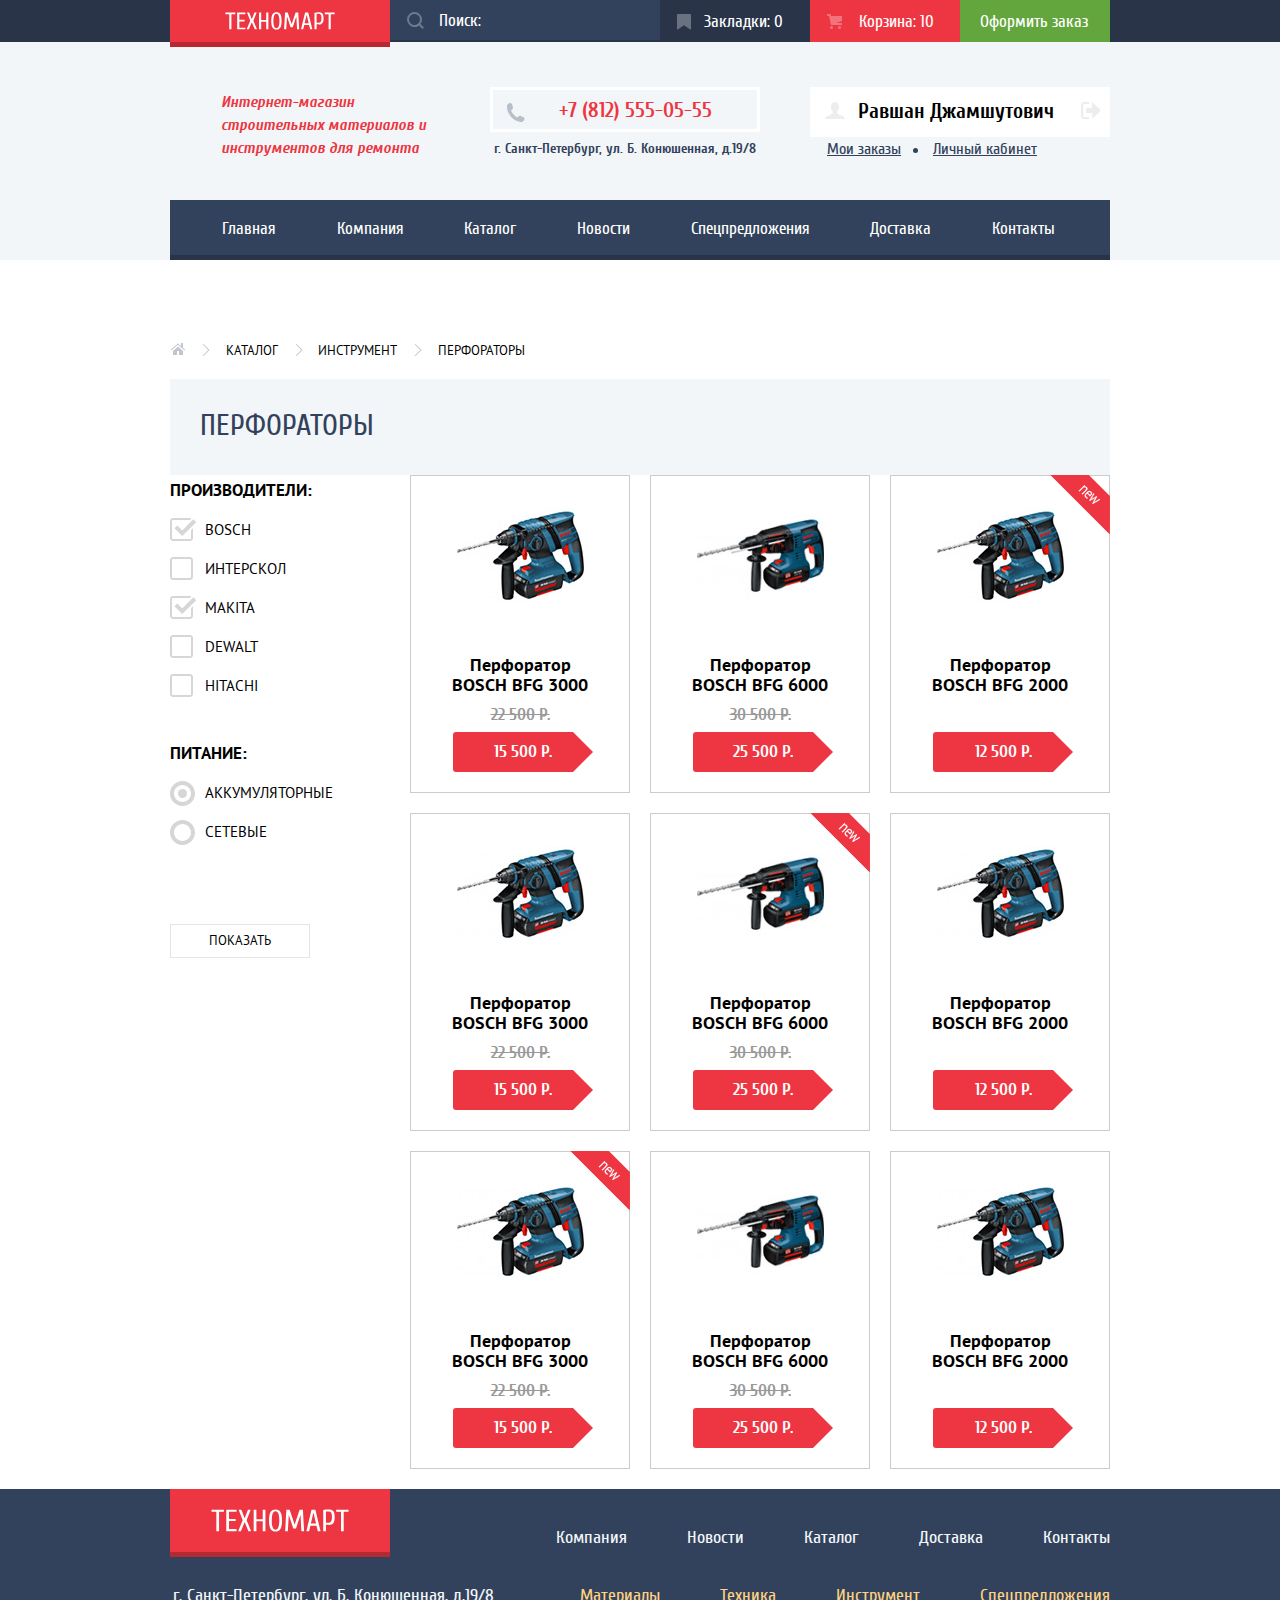
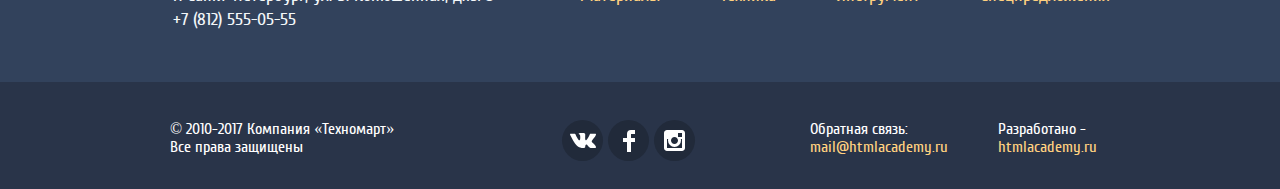
==== commit a8f1c6ff: "Исправил ошибки кроссбраузерности" ====
--- a/catalog.html
+++ b/catalog.html
@@ -11,7 +11,7 @@
       <nav class="order-navigation">
         <div class="order-navigation-wrapper">
           <div class="container">
-            <a class="header-logo">
+            <a class="header-logo" href="index.html">
               <img src="img/logo.svg" width="110" height="18" alt="Интернет-магазин Техномарт"> 
             </a>
             <form class="search" method="get" action="https://echo.htmlacademy.ru">
@@ -262,13 +262,13 @@
       <div class="footer-top-wrapper">    
         <div class="container">
           <nav class="footer-site-navigation">
-            <a class="footer-logo">
+            <a class="footer-logo" href="index.html">
               <img src="img/logo.svg" width="138" height="23" alt="Техномарт"> 
             </a>             
             <ul>
               <li><a href="">Компания</a></li>
               <li><a href="">Новости</a></li>
-              <li><a href="catalog.html">Каталог</a></li>
+              <li><a href="">Каталог</a></li>
               <li><a href="">Доставка</a></li>
               <li><a href="">Контакты</a></li>
             </ul>
--- a/css/style.css
+++ b/css/style.css
@@ -235,11 +235,14 @@
   display: inline-block;
 }
 
-.header-logo:hover {
+
+.catalog-page .header-logo:hover,
+.catalog-page .footer-logo:hover {
   background-color: #ca2c37;
 }
 
-.header-logo:active {
+.catalog-page .header-logo:active,
+.catalog-page .footer-logo:active {
   background-color: #ba2732;
 }
 
@@ -497,6 +500,8 @@
 
 .footer .footer-contacts {
   margin-left: 3px;
+  color: #f3f7f9; 
+  text-decoration: none;
 }
 
 .footer-catalog-navigation a {
@@ -1289,7 +1294,7 @@
 }
 
 .user-info .user-links {
-  position: relative;
+  /*position: relative;*/
   display: flex;
   justify-content: space-between;
   width: 210px;
@@ -1313,19 +1318,22 @@
   color: rgba(50, 66, 92, 0.3);
 }
 
-.user-links::before {
+.user-cabinet {
+  position: relative;
+}
+
+.user-links .user-cabinet::before {
   content: "";
 
   position: absolute;
   top: 8px;
-  left: 90px;
+  left: -20px;
 
   width: 5px;
   height: 5px;
   border-radius: 50%;
   background-color: #32425c;   
 }
-
 
 /*----------  ----------*/
 .company {
@@ -1471,8 +1479,9 @@
   margin-bottom: 29px;
   
   border: 2px solid #dee3e4;
+  border-radius: 3px;
   resize: none;
-
+  outline: none;
 
   font-family: 'PT Sans';
   font-size: 13px;
@@ -1481,6 +1490,14 @@
   color: #a9a9a9;
 }
 
+.message-item textarea:hover {
+  border-color: #b5b5b5;
+}
+
+.message-item textarea:active {
+  border-color: #ee3643;
+}
+
 .message-form::before {
   content: "";
 
@@ -1491,17 +1508,6 @@
   width: 620px;
   height: 7px;
   background-color: #ee3643;  
-}
-
-.modal-message input::placeholder {
-  padding-top: 13px;
-  padding-left: 13px;
-
-  font-family: 'PT Sans';
-  font-size: 13px;
-  line-height: 18px;
-  text-align: left;
-  color: #a9a9a9;
 }
 
 .message-form {
@@ -1524,10 +1530,30 @@
 .message-item input {
   width: inherit;  
   box-sizing: border-box;
+
   border: 2px solid #dee3e4;
-
-}
-
+  border-radius: 3px;
+
+  outline: none;
+
+  padding-top: 0px;
+  padding-left: 13px;
+
+  font-family: 'PT Sans';
+  font-size: 13px;
+  line-height: 18px;
+  text-align: left;
+  color: #a9a9a9;
+
+}
+
+.message-item input:hover {
+  border-color: #b5b5b5;
+}
+
+.message-item input:active {
+  border-color: #ee3643;
+}
 
 .message-item:nth-child(1) {
   margin-left: 80px;
@@ -1538,6 +1564,7 @@
 .message-item:nth-child(2) input {
   min-height: 38px;
   margin-top: 5px;
+
 }
 
 .message-item:nth-child(2) {
@@ -1646,8 +1673,8 @@
 
   box-sizing: border-box;
   width: 270px;
-  padding-top: 11px;
-  padding-bottom: 13px;
+  padding-top: 12px;
+  padding-bottom: 10px;
   padding-left: 49px;
 
   background-color: #32425c;
@@ -1697,7 +1724,7 @@
 
 /*-------------------  modal display -------------------*/
 .modal-message {
-  /*display: none;*/
+  display: none;
 }
 
 .modal-map {
@@ -1705,8 +1732,8 @@
 }
 
 .modal-order {
-  /*display: none;*/
-}
-
-
-
+  display: none;
+}
+
+
+
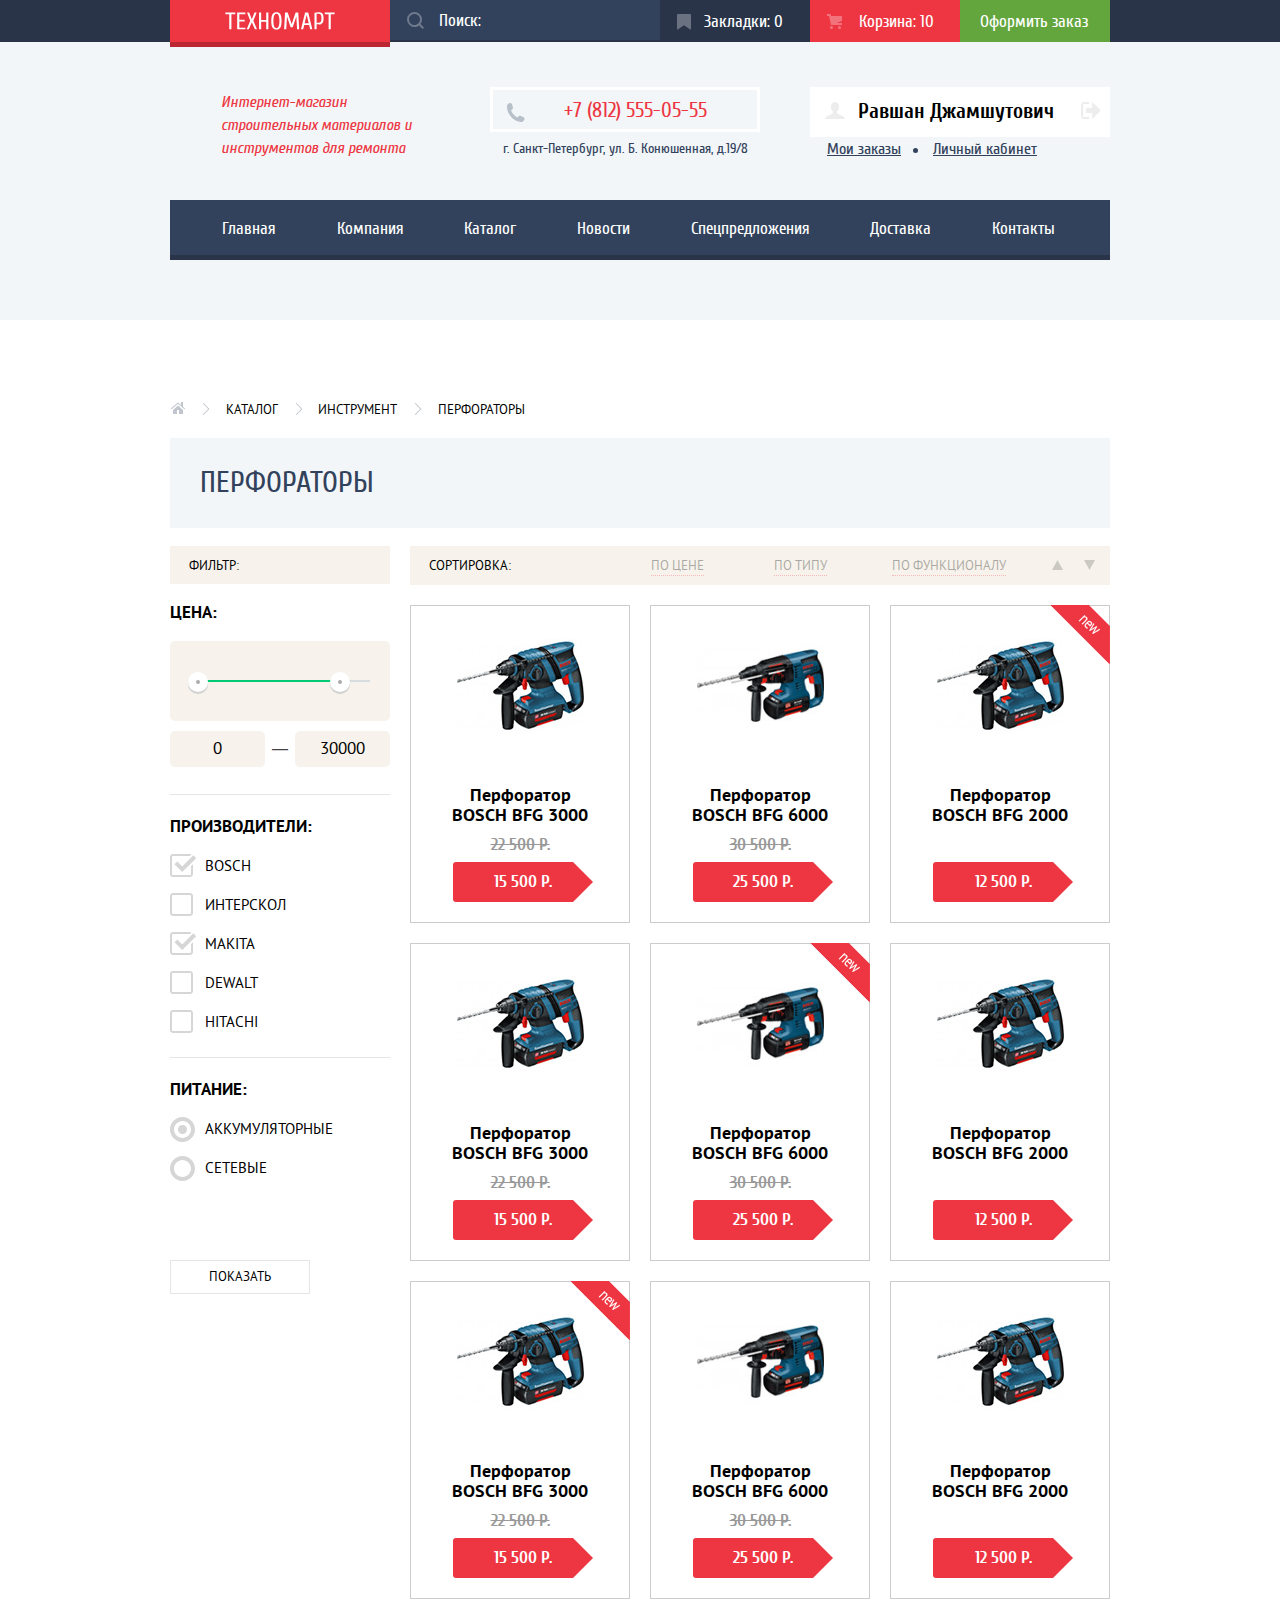
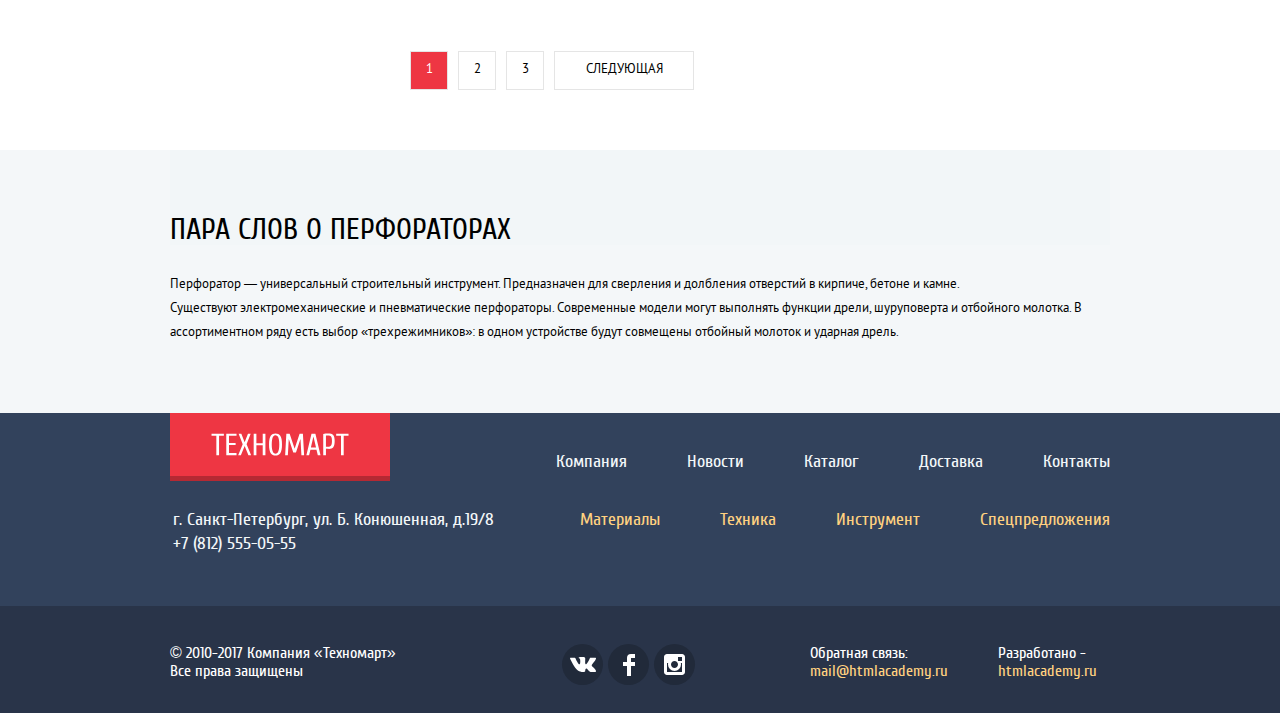
==== commit 565269af: "Отправляю на первую проверку случайному наставнику" ====
--- a/catalog.html
+++ b/catalog.html
@@ -38,7 +38,7 @@
         <div class="container">
           <h1>Интернет-магазин строительных материалов и инструментов для ремонта</h1>        
           <ul class="header-contacts">
-            <li class="header-phone">+7 (812) 555-05-55</li>
+            <li class="header-phone"><a href="tel:+78125550555">+7 (812) 555-05-55</a></li>
             <li class="header-address">г. Санкт-Петербург, ул. Б. Конюшенная, д.19/8</li>
           </ul>
           <ul class="user-navigation">
@@ -67,195 +67,259 @@
       </nav>
     </header>
 
-    <main class="container">
-      <ul class="breadcrumbs"> 
-        <li><a class="home" href="index.html"></a></li>
-        <li><a href="catalog.html">Каталог</a></li>
-        <li><a href="">Инструмент</a></li>
-        <li class="breadcrumbs-current"><a>Перфораторы</a></li>
-      </ul>
-      <h2>Перфораторы</h2>
-
-      <div class="catalog">
-        <section class="catalog-filter">
-          <h3 class="visually-hidden">Фильтр</h3>
-          <form method="get" action="https://echo.htmlacademy.ru">
-            <fieldset class="filter-manufacturer">
-              <legend class="manufacturer-list">Производители:</legend>
-              <ul>
-                <li class="filter-option">
-                  <input class="visually-hidden filter-input filter-input-checkbox" type="checkbox" name="bosch" id="filter-bosch" checked>
-                  <label for="filter-bosch">BOSCH</label>
-                </li>
-                <li class="filter-option">
-                  <input class="visually-hidden filter-input filter-input-checkbox" type="checkbox" name="bosch" id="filter-interskol">
-                  <label for="filter-interskol">ИНТЕРСКОЛ</label>
-                </li>
-                <li class="filter-option">
-                  <input class="visually-hidden filter-input filter-input-checkbox" type="checkbox" name="bosch" id="filter-makita" checked>
-                  <label for="filter-makita">MAKITA</label>
-                </li>
-                <li class="filter-option">
-                  <input class="visually-hidden filter-input filter-input-checkbox" type="checkbox" name="bosch" id="filter-dewalt">
-                  <label for="filter-dewalt">DEWALT</label>
-                </li>
-                <li class="filter-option">
-                  <input class="visually-hidden filter-input filter-input-checkbox" type="checkbox" name="bosch" id="filter-hitachi">
-                  <label for="filter-hitachi">HITACHI</label>
-                </li>
-              </ul>
-            </fieldset>
-
-            <fieldset class="filter-power">
-              <legend class="power-list">Питание:</legend>
-              <ul>
-                <li class="filter-option">
-                  <input class="visually-hidden filter-input filter-input-radio" type="radio" name="power-type" value="battery" id="filter-battery" checked>
-                  <label for="filter-battery">Аккумуляторные</label>
-                </li>
-                <li class="filter-option">
-                  <input class="visually-hidden filter-input filter-input-radio" type="radio" name="power-type" value="net" id="filter-net">
-                  <label for="filter-net">Сетевые</label>
-                </li>
-              </ul>
-            </fieldset>
-            <button class="filter-button" type="submit">Показать</button>
-          </form>
-        </section>
-
-        <section class="catalog-cards">
-          <h3 class="visually-hidden">Каталог</h3>
-          <ul class="catalog-list">
-
-            <li class="catalog-item">
-              <div class="flag">новинка</div>
-              <div class="actions">
-                  <a href="#" class="buy">Купить</a>
-                  <a href="#" class="bookmark">В закладки</a>
-              </div>                            
-              <p class="catalog-item-image">
-                <img src="img/bfg3000.jpg" width="127" height="112" alt="Перфоратор BOSCH BFG 3000">
-              </p>
-              <div class="title">Перфоратор BOSCH BFG 3000</div>              
-              <div class="discount">22 500 Р.</div>
-              <div class="price">15 500 Р.</div>              
-            </li>
-
-            <li class="catalog-item">
-              <div class="flag">новинка</div>
-              <div class="actions">
-                  <a href="#" class="buy">Купить</a>
-                  <a href="#" class="bookmark">В закладки</a>
-              </div>                            
-              <p class="catalog-item-image">
-                <img src="img/bfg6000.jpg" width="127" height="112" alt="Перфоратор BOSCH BFG 6000">
-              </p>
-              <div class="title">Перфоратор BOSCH BFG 6000</div>              
-              <div class="discount">30 500 Р.</div>
-              <div class="price">25 500 Р.</div>              
-            </li>
-
-            <li class="catalog-item">
-              <div class="flag flag-new">новинка</div>
-              <div class="actions">
-                  <a href="#" class="buy">Купить</a>
-                  <a href="#" class="bookmark">В закладки</a>
-              </div>                            
-              <p class="catalog-item-image">
-                <img src="img/bfg2000.jpg" width="127" height="112" alt="Перфоратор BOSCH BFG 2000">
-              </p>
-              <div class="title">Перфоратор BOSCH BFG 2000</div>              
-              <div class="discount"></div>
-              <div class="price">12 500 Р.</div>              
-            </li>
-
-            <li class="catalog-item">
-              <div class="flag">новинка</div>
-              <div class="actions">
-                  <a href="#" class="buy">Купить</a>
-                  <a href="#" class="bookmark">В закладки</a>
-              </div>                            
-              <p class="catalog-item-image">
-                <img src="img/bfg3000.jpg" width="127" height="112" alt="Перфоратор BOSCH BFG 3000">
-              </p>
-              <div class="title">Перфоратор BOSCH BFG 3000</div>              
-              <div class="discount">22 500 Р.</div>
-              <div class="price">15 500 Р.</div>              
-            </li>
-
-            <li class="catalog-item">
-              <div class="flag flag-new">новинка</div>
-              <div class="actions">
-                  <a href="#" class="buy">Купить</a>
-                  <a href="#" class="bookmark">В закладки</a>
-              </div>                            
-              <p class="catalog-item-image">
-                <img src="img/bfg6000.jpg" width="127" height="112" alt="Перфоратор BOSCH BFG 6000">
-              </p>
-              <div class="title">Перфоратор BOSCH BFG 6000</div>              
-              <div class="discount">30 500 Р.</div>
-              <div class="price">25 500 Р.</div>              
-            </li>
-
-            <li class="catalog-item">
-              <div class="flag">новинка</div>
-              <div class="actions">
-                  <a href="#" class="buy">Купить</a>
-                  <a href="#" class="bookmark">В закладки</a>
-              </div>                            
-              <p class="catalog-item-image">
-                <img src="img/bfg2000.jpg" width="127" height="112" alt="Перфоратор BOSCH BFG 2000">
-              </p>
-              <div class="title">Перфоратор BOSCH BFG 2000</div>              
-              <div class="discount"></div>
-              <div class="price">12 500 Р.</div>              
-            </li>
-
-            <li class="catalog-item">
-              <div class="flag flag-new">новинка</div>
-              <div class="actions">
-                  <a href="#" class="buy">Купить</a>
-                  <a href="#" class="bookmark">В закладки</a>
-              </div>                            
-              <p class="catalog-item-image">
-                <img src="img/bfg3000.jpg" width="127" height="112" alt="Перфоратор BOSCH BFG 3000">
-              </p>
-              <div class="title">Перфоратор BOSCH BFG 3000</div>              
-              <div class="discount">22 500 Р.</div>
-              <div class="price">15 500 Р.</div>              
-            </li>
-
-            <li class="catalog-item">
-              <div class="flag">новинка</div>
-              <div class="actions">
-                  <a href="#" class="buy">Купить</a>
-                  <a href="#" class="bookmark">В закладки</a>
-              </div>                            
-              <p class="catalog-item-image">
-                <img src="img/bfg6000.jpg" width="127" height="112" alt="Перфоратор BOSCH BFG 6000">
-              </p>
-              <div class="title">Перфоратор BOSCH BFG 6000</div>              
-              <div class="discount">30 500 Р.</div>
-              <div class="price">25 500 Р.</div>              
-            </li>
-
-            <li class="catalog-item">
-              <div class="flag">новинка</div>
-              <div class="actions">
-                  <a href="#" class="buy">Купить</a>
-                  <a href="#" class="bookmark">В закладки</a>
-              </div>                            
-              <p class="catalog-item-image">
-                <img src="img/bfg2000.jpg" width="127" height="112" alt="Перфоратор BOSCH BFG 2000">
-              </p>
-              <div class="title">Перфоратор BOSCH BFG 2000</div>              
-              <div class="discount"></div>
-              <div class="price">12 500 Р.</div>              
-            </li>
-
-          </ul>
-        </section>
+    <main>
+      <div class="container">
+        <ul class="breadcrumbs"> 
+          <li><a class="home" href="index.html"></a></li>
+          <li><a href="catalog.html">Каталог</a></li>
+          <li><a href="">Инструмент</a></li>
+          <li class="breadcrumbs-current"><a>Перфораторы</a></li>
+        </ul>
+        <h2>Перфораторы</h2>
+
+        <div class="catalog">
+          <section class="catalog-filter">
+            <h3 class="visually-hidden">Фильтр</h3>
+            <p class="catalog-header">Фильтр:</p>
+
+            <form method="get" action="https://echo.htmlacademy.ru">
+              <fieldset class="filter-item">
+                <legend>Цена:</legend>
+                <div class="range-filter">
+                  <div class="range-controls">
+                    <div class="scale">
+                      <div class="bar"></div>
+                    </div>
+                    <div class="toggle toggle-min"></div>
+                    <div class="toggle toggle-max"></div>
+                  </div>
+                  <div class="price-controls">
+                    <label class="min-price">
+                      <input name="min-price" type="text" value="0">
+                    </label>
+                    <p>&mdash;</p>
+                    <label class="max-price">
+                      <input name="max-price" type="text" value="30000">
+                    </label>
+                  </div>
+                </div>
+              </fieldset>
+
+
+              <fieldset class="filter-manufacturer">
+                <legend class="manufacturer-list">Производители:</legend>
+                <ul>
+                  <li class="filter-option">
+                    <input class="visually-hidden filter-input filter-input-checkbox" type="checkbox" name="bosch" id="filter-bosch" checked>
+                    <label for="filter-bosch">BOSCH</label>
+                  </li>
+                  <li class="filter-option">
+                    <input class="visually-hidden filter-input filter-input-checkbox" type="checkbox" name="bosch" id="filter-interskol">
+                    <label for="filter-interskol">ИНТЕРСКОЛ</label>
+                  </li>
+                  <li class="filter-option">
+                    <input class="visually-hidden filter-input filter-input-checkbox" type="checkbox" name="bosch" id="filter-makita" checked>
+                    <label for="filter-makita">MAKITA</label>
+                  </li>
+                  <li class="filter-option">
+                    <input class="visually-hidden filter-input filter-input-checkbox" type="checkbox" name="bosch" id="filter-dewalt">
+                    <label for="filter-dewalt">DEWALT</label>
+                  </li>
+                  <li class="filter-option">
+                    <input class="visually-hidden filter-input filter-input-checkbox" type="checkbox" name="bosch" id="filter-hitachi">
+                    <label for="filter-hitachi">HITACHI</label>
+                  </li>
+                </ul>
+              </fieldset>
+
+              <fieldset class="filter-power">
+                <legend class="power-list">Питание:</legend>
+                <ul>
+                  <li class="filter-option">
+                    <input class="visually-hidden filter-input filter-input-radio" type="radio" name="power-type" value="battery" id="filter-battery" checked>
+                    <label for="filter-battery">Аккумуляторные</label>
+                  </li>
+                  <li class="filter-option">
+                    <input class="visually-hidden filter-input filter-input-radio" type="radio" name="power-type" value="net" id="filter-net">
+                    <label for="filter-net">Сетевые</label>
+                  </li>
+                </ul>
+              </fieldset>
+              <button class="catalog-button" type="submit">Показать</button>
+            </form>
+          </section>
+
+          <section class="catalog-cards">
+            <h3 class="visually-hidden">Каталог</h3>
+            <ul class="sorting-list catalog-header">
+              <li><a class="sorting-item" href="">Сортировка:</a></li>
+              <li><a class="sorting-item sorting-item-text" href="">По цене</a></li>
+              <li><a class="sorting-item sorting-item-text" href="">По типу</a></li>
+              <li><a class="sorting-item sorting-item-text" href="">По функционалу</a></li>
+
+              <li><a class="sorting-item dir dir-active" href="">
+                <svg xmlns="http://www.w3.org/2000/svg" width="11" height="10" viewBox="0 0 11 10"><path fill="#231F20" d="M5.5 0L0 10h11z"/></svg>
+              </a></li>
+
+              <li><a class="sorting-item dir" href="">
+                <svg xmlns="http://www.w3.org/2000/svg" width="11" height="10" viewBox="0 0 11 10"><path fill="#231F20" d="M5.5 10L0 0h11"/></svg>
+              </a></li>
+            </ul>
+
+
+
+            <ul class="catalog-list">
+
+              <li class="catalog-item">
+                <div class="flag">новинка</div>
+                <div class="actions">
+                    <a href="#" class="buy">Купить</a>
+                    <a href="#" class="bookmark">В закладки</a>
+                </div>                            
+                <p class="catalog-item-image">
+                  <img src="img/bfg3000.jpg" width="127" height="112" alt="Перфоратор BOSCH BFG 3000">
+                </p>
+                <div class="title">Перфоратор BOSCH BFG 3000</div>              
+                <div class="discount">22 500 Р.</div>
+                <div class="price">15 500 Р.</div>              
+              </li>
+
+              <li class="catalog-item">
+                <div class="flag">новинка</div>
+                <div class="actions">
+                    <a href="#" class="buy">Купить</a>
+                    <a href="#" class="bookmark">В закладки</a>
+                </div>                            
+                <p class="catalog-item-image">
+                  <img src="img/bfg6000.jpg" width="127" height="112" alt="Перфоратор BOSCH BFG 6000">
+                </p>
+                <div class="title">Перфоратор BOSCH BFG 6000</div>              
+                <div class="discount">30 500 Р.</div>
+                <div class="price">25 500 Р.</div>              
+              </li>
+
+              <li class="catalog-item">
+                <div class="flag flag-new">новинка</div>
+                <div class="actions">
+                    <a href="#" class="buy">Купить</a>
+                    <a href="#" class="bookmark">В закладки</a>
+                </div>                            
+                <p class="catalog-item-image">
+                  <img src="img/bfg2000.jpg" width="127" height="112" alt="Перфоратор BOSCH BFG 2000">
+                </p>
+                <div class="title">Перфоратор BOSCH BFG 2000</div>              
+                <div class="discount"></div>
+                <div class="price">12 500 Р.</div>              
+              </li>
+
+              <li class="catalog-item">
+                <div class="flag">новинка</div>
+                <div class="actions">
+                    <a href="#" class="buy">Купить</a>
+                    <a href="#" class="bookmark">В закладки</a>
+                </div>                            
+                <p class="catalog-item-image">
+                  <img src="img/bfg3000.jpg" width="127" height="112" alt="Перфоратор BOSCH BFG 3000">
+                </p>
+                <div class="title">Перфоратор BOSCH BFG 3000</div>              
+                <div class="discount">22 500 Р.</div>
+                <div class="price">15 500 Р.</div>              
+              </li>
+
+              <li class="catalog-item">
+                <div class="flag flag-new">новинка</div>
+                <div class="actions">
+                    <a href="#" class="buy">Купить</a>
+                    <a href="#" class="bookmark">В закладки</a>
+                </div>                            
+                <p class="catalog-item-image">
+                  <img src="img/bfg6000.jpg" width="127" height="112" alt="Перфоратор BOSCH BFG 6000">
+                </p>
+                <div class="title">Перфоратор BOSCH BFG 6000</div>              
+                <div class="discount">30 500 Р.</div>
+                <div class="price">25 500 Р.</div>              
+              </li>
+
+              <li class="catalog-item">
+                <div class="flag">новинка</div>
+                <div class="actions">
+                    <a href="#" class="buy">Купить</a>
+                    <a href="#" class="bookmark">В закладки</a>
+                </div>                            
+                <p class="catalog-item-image">
+                  <img src="img/bfg2000.jpg" width="127" height="112" alt="Перфоратор BOSCH BFG 2000">
+                </p>
+                <div class="title">Перфоратор BOSCH BFG 2000</div>              
+                <div class="discount"></div>
+                <div class="price">12 500 Р.</div>              
+              </li>
+
+              <li class="catalog-item">
+                <div class="flag flag-new">новинка</div>
+                <div class="actions">
+                    <a href="#" class="buy">Купить</a>
+                    <a href="#" class="bookmark">В закладки</a>
+                </div>                            
+                <p class="catalog-item-image">
+                  <img src="img/bfg3000.jpg" width="127" height="112" alt="Перфоратор BOSCH BFG 3000">
+                </p>
+                <div class="title">Перфоратор BOSCH BFG 3000</div>              
+                <div class="discount">22 500 Р.</div>
+                <div class="price">15 500 Р.</div>              
+              </li>
+
+              <li class="catalog-item">
+                <div class="flag">новинка</div>
+                <div class="actions">
+                    <a href="#" class="buy">Купить</a>
+                    <a href="#" class="bookmark">В закладки</a>
+                </div>                            
+                <p class="catalog-item-image">
+                  <img src="img/bfg6000.jpg" width="127" height="112" alt="Перфоратор BOSCH BFG 6000">
+                </p>
+                <div class="title">Перфоратор BOSCH BFG 6000</div>              
+                <div class="discount">30 500 Р.</div>
+                <div class="price">25 500 Р.</div>              
+              </li>
+
+              <li class="catalog-item">
+                <div class="flag">новинка</div>
+                <div class="actions">
+                    <a href="#" class="buy">Купить</a>
+                    <a href="#" class="bookmark">В закладки</a>
+                </div>                            
+                <p class="catalog-item-image">
+                  <img src="img/bfg2000.jpg" width="127" height="112" alt="Перфоратор BOSCH BFG 2000">
+                </p>
+                <div class="title">Перфоратор BOSCH BFG 2000</div>              
+                <div class="discount"></div>
+                <div class="price">12 500 Р.</div>              
+              </li>
+
+            </ul>
+
+            <ul class="pagination-list">
+              <li class="pagination-item pagination-item-current"><a>1</a></li>
+              <li class="pagination-item"><a href="#">2</a></li>
+              <li class="pagination-item"><a href="#">3</a></li>
+              <li class="pagination-item"><a href="#">Следующая</a></li>
+            </ul>            
+          </section>
+        </div>
       </div>
+      <div class="description-wrapper">
+        <div class="container">
+          <section class="description">
+            <h2>ПАРА СЛОВ О ПЕРФОРАТОРАХ</h2>
+            <p>
+              Перфоратор — универсальный строительный инструмент. Предназначен для сверления и долбления отверстий в кирпиче, бетоне и камне.<br>
+              Существуют электромеханические и пневматические перфораторы. Современные модели могут выполнять функции дрели, шуруповерта и отбойного молотка. В<br>
+              ассортиментном ряду есть выбор «трехрежимников»: в одном устройстве будут совмещены отбойный молоток и ударная дрель.
+            </p>
+          </section>
+        </div>
+      </div>
+
     </main>
 
     <footer class="footer">
@@ -277,7 +341,7 @@
           <nav class="footer-catalog-navigation">
             <p class="footer-contacts">
               г. Санкт-Петербург, ул. Б. Конюшенная, д.19/8<br>
-              +7 (812) 555-05-55
+              <a href="tel:+78125550555">+7 (812) 555-05-55</a>
             </p>
             <ul>
               <li><a href="">Материалы</a></li>
--- a/css/style.css
+++ b/css/style.css
@@ -62,7 +62,6 @@
   line-height: 24px;
   font-weight: normal;
   text-align: left;
-  /*color: #ffffff;  */
 }
 
 a {
@@ -75,6 +74,9 @@
 .site-navigation li, 
 .company-partners li, 
 .footer li, 
+.icon-list li, 
+.brands-list li, 
+.service-list li, 
 .breadcrumbs li, 
 .filter-manufacturer li, 
 .filter-power li, 
@@ -86,23 +88,18 @@
 .header p, .header ul,
 .container p, .container ul,
 .footer p, .footer ul,
-.company h2
+.company h2, .service h2
 {
   margin: 0;
   padding: 0;
 }
-
-.company h2 {
-  font-weight: normal;
-}
-
 
 .button {
   display: block;
   padding-top: 14px;
   padding-bottom: 12px;
 
-  font-family: 'Cuprum';
+  font-family: 'Cuprum', Arial, sans-serif;
   font-size: 14px;
   line-height: 17.5px;
   text-align: center;
@@ -124,12 +121,9 @@
 }
 
 
-.header {
-  background-color:#f2f6f8;
-}
 
 .order-navigation {
-  font-family: 'Cuprum';
+  font-family: 'Cuprum', Arial, sans-serif;
   font-size: 17px;
   line-height: 18px;
   color: #ffffff;
@@ -150,7 +144,7 @@
   width: 150px;    
   padding-top: 13px;
   padding-bottom: 11px;
-  font-family: 'Cuprum';
+  font-family: 'Cuprum', Arial, sans-serif;
   font-size: 17px;
   line-height: 18px;
   text-align: left;
@@ -232,7 +226,9 @@
 .header-logo {
   position: relative;
   background-color: #ee3643;
-  display: inline-block;
+  display: inline-block; 
+  vertical-align: baseline;
+
 }
 
 
@@ -261,7 +257,8 @@
 
 .footer-logo {
   background-color: #ee3643;
-  display: inline-block;
+  display: inline-block; 
+  vertical-align: baseline;
   box-shadow: inset 0px -5px 0 0 rgba(0, 0, 0, 0.24);
 }
 
@@ -280,11 +277,12 @@
 
 
 .header h1 {
-  font-family: 'Cuprum';
+  font-family: 'Cuprum', Arial, sans-serif;
   font-style: italic;
   font-size: 16px;
   line-height: 23px;
   text-align: left;
+  font-weight: normal;  
   color: #ee3643;
 
   width: 220px;
@@ -296,7 +294,7 @@
 
 
 .header-address {
-  font-family: 'Cuprum';
+  font-family: 'Cuprum', Arial, sans-serif;
   font-size: 14px;
   line-height: 24px;
   text-align: center;
@@ -311,7 +309,7 @@
   padding-bottom: 15px;
   margin-top: 45px;
 
-  font-family: 'Cuprum';
+  font-family: 'Cuprum', Arial, sans-serif;
   font-weight: bold;
   font-size: 21px;  
   line-height: 21px;
@@ -356,13 +354,14 @@
   padding: 0;
   box-shadow: inset 0px -5px 0 0 #293449;  
 
-  font-family: 'Cuprum';
+  font-family: 'Cuprum', Arial, sans-serif;
   font-size: 17px;
   line-height: 17px;
   color: #ffffff;
 
   background-color: #32425c;
 }
+
 
 .site-navigation a {
   display: block;
@@ -375,7 +374,7 @@
   text-align: center;
 
 
-  font-family: 'Cuprum';
+  font-family: 'Cuprum', Arial, sans-serif;
   font-size: 17px;
   line-height: 17px;
   text-align: left;
@@ -405,11 +404,12 @@
 }
 
 .company h2 {
-  font-family: 'Cuprum';
+  font-family: 'Cuprum', Arial, sans-serif;
   font-size: 30px;
   line-height: 30px;
   text-align: left;
   text-transform: uppercase;
+  font-weight: normal;
 
   margin: 0;
   margin-bottom: 27px;
@@ -419,7 +419,7 @@
 }
 
 .company p {
-  font-family: 'PT Sans';
+  font-family: 'PT Sans', Arial, sans-serif;
   font-size: 13px;
   line-height: 24px;
   text-align: left;
@@ -444,7 +444,7 @@
 
 .company-about li {
   position: relative;
-  font-family: 'Cuprum';
+  font-family: 'Cuprum', Arial, sans-serif;
   font-size: 18px;
   line-height: 20px;
   text-align: left;
@@ -481,17 +481,19 @@
   padding-bottom: 8px;
 }
 
-.footer-top-wrapper {
+.footer-top-wrapper,
+.footer-top-wrapper .container {
   background-color: #32425c;    
 }
 
-.footer-bottom-wrapper {
+.footer-bottom-wrapper, 
+.footer-bottom-wrapper .container {
   background-color: #293449;    
 }
 
 .footer-site-navigation a,
 .footer-contacts {
-  font-family: 'Cuprum';
+  font-family: 'Cuprum', Arial, sans-serif;
   font-size: 18px;
   line-height: 24px;
   text-align: left;
@@ -504,8 +506,14 @@
   text-decoration: none;
 }
 
+.footer .footer-contacts a {
+  color: #f3f7f9; 
+  background-color: inherit;  
+  pointer-events: none; 
+}
+
 .footer-catalog-navigation a {
-  font-family: 'Cuprum';
+  font-family: 'Cuprum', Arial, sans-serif;
   font-size: 18px;
   line-height: 24px;
   text-align: left;
@@ -534,7 +542,7 @@
 
 .footer-copyright,
 .footer-feedback p {
-  font-family: 'Cuprum';
+  font-family: 'Cuprum', Arial, sans-serif;
   font-size: 16px;
   line-height: 18px;
   text-align: left;
@@ -629,7 +637,7 @@
 }
 
 .breadcrumbs a {
-  font-family: 'PT Sans';
+  font-family: 'PT Sans', Arial, sans-serif;
   font-size: 13px;
   line-height: 18px;
   text-align: left;
@@ -668,8 +676,8 @@
 }  
 
 .catalog-page h2 {
-  padding-top: 32px;
-  padding-bottom: 34px;
+  padding-top: 30px;
+  padding-bottom: 30px;
   padding-left: 30px;
   margin: 0;
 
@@ -697,7 +705,8 @@
 
 .catalog-item {
   position: relative;
-  display: inline-block;
+  display: inline-block; 
+  vertical-align: baseline;  
   width: 218px;
   margin-right: 20px;
   margin-bottom: 20px;
@@ -717,6 +726,7 @@
   overflow: hidden;
   z-index: 20;
 }
+
 .catalog-item .flag-new {
   background:url("../img/new-flag.png") no-repeat 0 0;
 }
@@ -833,7 +843,7 @@
   padding-left: 29px;
   margin-top: 19px;
 
-  font-family: 'PT Sans';
+  font-family: 'PT Sans', Arial, sans-serif;
   font-weight: bold;
   font-size: 18px;  
 
@@ -877,7 +887,7 @@
 .catalog-filter fieldset {
   padding: 0;
   margin: 0;
-  margin-bottom: 23px;
+  margin-bottom: 16px;
   
   border: none;
 }
@@ -890,7 +900,7 @@
 .catalog-filter legend {
   margin-bottom: 15px;
 
-  font-family: 'PT Sans';
+  font-family: 'PT Sans', Arial, sans-serif;
   font-size: 17px;
   font-weight: bold;
   line-height: 30px;
@@ -899,6 +909,16 @@
   color: #000000;   
 }
 
+.catalog-filter .range-filter {
+  padding-bottom: 27px;
+  border-bottom: 1px solid #e5e5e5;
+}
+
+.catalog-filter .filter-manufacturer {
+  padding-bottom: 6px;
+  border-bottom: 1px solid #e5e5e5;
+}
+
 .filter-option {
   margin-bottom: 19px;
   padding-left: 35px;
@@ -911,7 +931,7 @@
   cursor: pointer;
   user-select: none;
 
-  font-family: 'PT Sans';
+  font-family: 'PT Sans', Arial, sans-serif;
   font-size: 15px;
   line-height: 20px;
   text-transform: uppercase;  
@@ -1008,7 +1028,20 @@
 .filter-input-radio + label:hover::after,
 .filter-input-radio:checked + label:hover::after {
   opacity: 1;
-
+}
+
+.filter-input-checkbox + label:active::after, /* test */
+.filter-input-checkbox:checked + label:active::after,
+.filter-input-radio + label:active::after,
+.filter-input-radio:checked + label:active::after {
+  opacity: 1;
+}
+
+.filter-input-checkbox + label:focus::after, /* test */
+.filter-input-checkbox:checked + label:focus::after,
+.filter-input-radio + label:focus::after,
+.filter-input-radio:checked + label:focus::after {
+  opacity: 1;
 }
 
 .filter-input-checkbox + label:disabled,
@@ -1024,15 +1057,15 @@
 
 
 
-.filter-button {
-  margin-top: 40px;
+.catalog-button {
+  margin-top: 47px;
   width: 140px;
   padding-top: 7px;
   padding-bottom: 7px;
   text-transform: uppercase;
 
   
-  font-family: 'PT Sans';
+  font-family: 'PT Sans', Arial, sans-serif;
   font-size: 13px;
   line-height: 18px;
   text-align: center;
@@ -1043,12 +1076,12 @@
   outline: none;
 }
 
-.filter-button:hover {
+.catalog-button:hover {
   border-color: #bdc6ca;
 
 }
 
-.filter-button:active {
+.catalog-button:active {
   border-color: #ee3643;
 }
 
@@ -1106,7 +1139,9 @@
 }
 
 .header {
-  margin-bottom: 60px;
+  background-color:#f2f6f8;
+  padding-bottom: 60px;
+  margin-bottom: 59px;
 }
 
 .order-navigation-wrapper .container {
@@ -1131,6 +1166,10 @@
   justify-content: flex-end;  
 }
 
+.user-info .container {
+  background-color: #f2f6f8;  
+} 
+
 .header-phone {
   position: relative;
 
@@ -1142,14 +1181,17 @@
   padding-left: 20px;
   margin-top: 45px;
 
-  font-family: 'Cuprum';
+  font-family: 'Cuprum', Arial, sans-serif;
   font-size: 21px;
   line-height: 21px;
   text-align: left;
+  
+}
+
+.header-phone a {
   color: #ee3643;
-}
-
-
+  background-color: inherit;
+}
 
 .header-phone::before {
   content: "";
@@ -1171,7 +1213,7 @@
 .header-contacts {
   width: 270px;    
   margin-left: 70px;  
-  font-weight: bold;    
+  /*font-weight: bold;    */
 }
 
 .header-contacts li {
@@ -1483,7 +1525,7 @@
   resize: none;
   outline: none;
 
-  font-family: 'PT Sans';
+  font-family: 'PT Sans', Arial, sans-serif;
   font-size: 13px;
   line-height: 20px;
   text-align: left;
@@ -1539,7 +1581,7 @@
   padding-top: 0px;
   padding-left: 13px;
 
-  font-family: 'PT Sans';
+  font-family: 'PT Sans', Arial, sans-serif;
   font-size: 13px;
   line-height: 18px;
   text-align: left;
@@ -1637,7 +1679,7 @@
 .modal-order .message {
   position: relative;
 
-  font-family: 'Cuprum';  
+  font-family: 'Cuprum', Arial, sans-serif;  
   font-size: 30px;
   line-height: 30px;
   text-align: left;  
@@ -1700,8 +1742,6 @@
 }
 
 .search label path {
-  /*fill: #ee3643;*/
-
   fill: #ffffff;
   opacity: 0.3;
 }
@@ -1722,6 +1762,836 @@
 }
 
 
+/*-------------------  -------------------*/
+
+
+.service-wrapper, .description-wrapper,
+.service-wrapper .container,
+.description-wrapper .container {
+  background-color: #f4f7f9;
+}
+
+.description h2,
+.service h2 {
+  font-family: 'Cuprum', Arial, sans-serif;
+  font-size: 30px;
+  line-height: 30px;
+  text-align: left;
+  text-transform: uppercase;
+  font-weight: normal;
+
+  padding-left: 0;
+  padding-top: 65px;
+  margin: 0;
+  margin-bottom: 27px;
+
+  color: #000000;
+}
+
+.description h2 {
+  padding-top: 65px;
+  padding-bottom: 0px;
+}
+
+.description p,
+.service p {
+  font-family: 'PT Sans', Arial, sans-serif;
+  font-size: 13px;
+  line-height: 24px;
+  text-align: left;
+  margin: 0;
+  color: #000000;  
+}
+
+.description p {
+  padding-bottom: 69px;  
+}
+
+.service .service-list {
+  position: relative;
+  padding-top: 70px;
+  padding-bottom: 100px;
+}
+
+.service .service-list::before {
+  content: "";
+
+  position: absolute;
+  top: 20px;
+  left: 230px;
+
+  width: 10px;
+  height: 279px;
+
+
+  background-image: url("../img/service-shadow.png");
+  background-repeat: no-repeat;
+  background-position: 0 0;
+  z-index: 10;
+  opacity: 0.5;
+}
+
+
+.service-list li {
+  position: relative;
+}
+
+.service-details {
+  position: absolute;
+  display: none;
+
+  width: 620px;
+  top: 0;
+  left: 320px;
+  /*opacity: 0;*/
+}
+
+.service .service-title {
+  font-family: 'Cuprum', Arial, sans-serif;
+  font-size: 36px;
+  line-height: 36px;  
+  color: #32425c;  
+  text-transform: uppercase;
+
+  margin-top: -4px;
+  margin-bottom: 27px;
+}
+
+.service-text {
+  position: absolute;
+  top: 0;
+  left: 0;
+  z-index: 10;
+
+  width: 380px;
+
+}
+
+.service-image {
+  position: absolute;
+  top: 0;
+  right: 0;
+
+  display: flex;
+  width: 480px;
+}
+
+.delivery .service-image {
+  top: 21px;
+  right: 1px;  
+}
+
+.service-image img {
+  margin-left: auto;
+  background-color: #f4f7f9;
+
+}
+
+.button-service {
+  width: 240px;
+  font-family: 'Cuprum', Arial, sans-serif;
+  font-size: 21px;
+  /*line-height: 30px; */
+  font-weight: bold;
+  text-align: left;
+
+  padding-top: 15px;
+  padding-bottom: 21px;
+  padding-left: 21px;
+
+  color: #ffffff;
+  background-color: #32425c;
+  border: none;
+}
+
+.button-service:focus {
+  color: #32425c;
+  background-color: #ffffff;
+
+}
+
+/*test*/
+.delivery .service-details { 
+  /*display: block;*/
+}
+
+
+.button-delivery:focus + .service-details{
+  display: block;
+}
+
+.button-guarantee:focus + .service-details{
+  display: block;
+  top: -60px;
+}
+
+.button-credit:focus + .service-details{
+  display: block;
+  top: -120px;
+}
+
+.button-request {
+  width: 195px;
+  margin-top: 30px;
+
+  background-color: #ff5357;
+
+}
+
+
+
+/*-------------------  -------------------*/
+.icon-list {
+  display: flex;
+  flex-wrap: wrap;
+  margin-bottom: 20px;  
+}
+
+.icon {
+  position: relative;
+  width: 300px;
+  min-height: 123px; /*test*/
+
+  margin-right: 20px;
+  margin-bottom: 20px;
+
+}
+
+.slider {
+  position: relative;
+  width: 620px;
+  min-height: 266px; /*test*/
+  margin-bottom: 0px;
+
+  color: #ffffff;
+  background-color: #000000;
+
+}
+
+.slider-item {
+  min-height: 266px;
+}
+
+.slider-item:nth-child(1) {
+  /*display: none;*/
+  display: block;
+  background:url("../img/slider-drill.jpg") no-repeat 0 0;
+
+}
+
+.slider-item:nth-child(2) {
+  display: none;
+  /*display: block;*/
+  background:url("../img/slider-puncher.jpg") no-repeat 0 0;
+}
+
+.slider-title {
+  font-family: 'Cuprum', Arial, sans-serif;
+  font-size: 36px;
+  font-weight: bold;
+  line-height: 36px;
+  text-transform: uppercase;
+  color: #ffffff;  
+
+  padding-top: 24px;
+  padding-left: 24px;  
+}
+
+.slider-text {
+  font-family: 'Cuprum', Arial, sans-serif;
+  font-size: 18px;
+  font-weight: bold;
+  line-height: 24px;
+  color: #ffffff;  
+
+  padding-top: 2px;
+  padding-left: 24px;  
+}
+
+.slider-controls {
+  position: absolute;
+  left: 50%;
+  bottom: 33px;
+  z-index: 100;
+  
+  width: 570px;
+  height: 18px;
+  text-align: center;
+  font-size: 0;
+  transform: translateX(-50%);
+}
+
+.slider-controls label {
+  position: relative;
+  
+  display: inline-block;
+  vertical-align: baseline;
+
+  width: 14px;
+  height: 14px;
+  padding: 3px;
+ 
+  border-radius: 50%;
+  cursor: pointer;
+}
+
+.slider-controls label::after {
+  content: "";
+  
+  position: absolute;
+  left: 0;
+  top: 0;
+  bottom: 0;
+  right: 0;
+  z-index: 1;
+  
+  width: 10px;
+  height: 10px;
+  overflow: auto;
+  margin: auto;
+  
+  background: #ffffff;
+  
+  border-radius: 50%;
+}
+
+.slider-controls .active::before {
+  content: "";
+  
+  position: absolute;
+  transform: translateX(-50%);
+  top: 7px;
+
+  z-index: 2;
+  
+  width: 6px;
+  height: 6px;
+  
+  background-color: #ee3643;
+  border-radius: 50%;
+}
+
+.slider-controls-item img {
+  position: absolute;
+  z-index: 2;  
+  top: -101px;
+
+}
+
+.slider-controls-item--1 img {
+  left: -265px;
+}
+
+.slider-controls-item--2 img {
+  left: 268px;
+}
+
+
+.slider-controls button {
+  padding: 0;
+  background-color: transparent;
+  border: none;
+  left: -40px;
+}
+
+.button-slider {
+  position: absolute;
+  bottom: 20px;  
+
+  width: 195px;  
+  margin-left: 25px;  
+  padding-top: 12px;
+  padding-bottom: 11px;
+}
+
+.icon3, .icon4, .icon5 {
+  margin-right: 0px;
+}
+
+.icon1 {
+  background-color: #ffbf47;
+}
+
+.icon2 {
+  background-color: #3bbce3;
+}
+
+.icon3 {
+  background-color: #dc91d8;
+}
+
+.icon4 {
+  background-color: #8ed78f;
+}
+
+.icon5 {
+  margin-bottom: 0px;
+  background-color: #ffc047;
+
+}
+
+.icon-text {
+  font-family: 'Cuprum', Arial, sans-serif;
+  font-size: 24px;
+  font-weight: bold;
+  line-height: 30px;
+  color: #ffffff;  
+
+  padding-top: 20px;
+  padding-left: 22px;
+}
+
+.icon-button {
+  width: 135px;
+  display: block;
+  padding-top: 10px;
+  padding-bottom: 10px;
+
+  margin-top: 14px;
+  margin-left: 25px;
+
+  font-family: 'Cuprum', Arial, sans-serif;
+  font-size: 14px;
+  line-height: 18px;
+  text-align: center;
+  text-transform: uppercase;
+  color: #ffffff; 
+
+  border-radius: 4px;
+  border: none;
+  outline: none;
+  background-color: rgb(0%, 0%, 0%, 0.1);
+}
+
+.icon .flag {
+  position: absolute;
+  top: -0px;
+  right: -0px;
+  width: 59px;
+  height: 59px;
+  text-indent: -1000px;
+  overflow: hidden;
+  z-index: 20;
+}
+
+.icon .flag-new {
+  background:url("../img/new-flag.png") no-repeat 0 0;
+}
+
+.icon::after {
+  content: "";
+
+  position: absolute;
+  top: 31px;
+  right: 30px;
+
+  width: 80px;
+  height: 70px;
+
+  background-repeat: no-repeat;
+  background-position: 0 0;
+  
+  opacity: 1;
+}
+
+.icon1::after {
+  background-image: url("../img/icon-1.svg");
+  width: 44px;
+  right: 43px;
+}
+
+.icon2::after {
+  background-image: url("../img/icon-2.svg");
+  width: 75px;
+  right: 28px;
+  top: 33px;
+}
+
+.icon3::after {
+  background-image: url("../img/icon-3.svg");
+}
+
+.icon4::after {
+  background-image: url("../img/icon-4.svg");
+  width: 59px;
+  right: 45px;
+  top: 27px;
+
+}
+
+.icon5::after {
+  background-image: url("../img/icon-5.svg");
+}
+
+
+
+
+
+
+/*-------------------  -------------------*/
+.popular-positions {
+  margin-top: 53px;
+  margin-bottom: 0px;
+}
+
+.popular-brands {
+  margin-bottom: 64px;
+}
+
+.popular-header {
+  display: flex;
+  justify-content: space-between;
+
+  margin-bottom: 20px;
+
+  background-color: #f9f5f0;
+
+}
+
+.popular-text {
+  width: 370px;
+  margin-top: 30px;
+  margin-left: 28px;
+
+
+  font-family: 'Cuprum', Arial, sans-serif;
+  font-size: 30px;
+  line-height: 30px;
+  text-align: left;
+  text-transform: uppercase;
+  color: #32425c; 
+}
+
+.popular-brands .popular-text {
+  margin-left: 24px;
+}
+
+
+.popular-button {
+  width: 253px;
+  line-height: 1;
+  padding-top: 12px;
+  padding-bottom: 12px;
+
+  margin-top: 25px;
+  margin-bottom: 27px;
+  margin-right: 24px;  
+}
+
+.positions-list {
+  display: flex;
+  flex-wrap: wrap;
+  margin-bottom: 52px;
+}
+
+.positions-list .catalog-item {
+  margin-right: 20px;
+}
+
+.positions-list .catalog-item:nth-child(4n) {
+  margin-right: 0px;
+}
+
+.brands-list {
+  display: flex;
+  flex-wrap: wrap;
+  margin-bottom: 52px;
+}
+
+.brands-list li {
+  display: flex;
+  justify-content: space-around;
+  /*align-items: center;*/
+  width: 220px;
+  min-height: 145px;
+  box-sizing: border-box;
+
+  margin-right: 20px;
+  margin-bottom: 20px;
+
+  border: 1px solid #ccc;  
+}
+
+.brands-list li:nth-child(1) {
+  padding-top: 51px;  
+}
+
+.brands-list li:nth-child(2) {
+  padding-top: 48px;    
+}
+
+.brands-list li:nth-child(3) {
+  padding-top: 46px;     
+}
+
+.brands-list li:nth-child(4) {
+  padding-top: 19px;       
+}
+
+.brands-list li:nth-child(5) {
+  padding-top: 56px;       
+  padding-left: 3px;
+}
+
+.brands-list li:nth-child(6) {
+  padding-top: 33px;         
+}
+
+.brands-list li:nth-child(7) {
+  padding-top: 21px;         
+}
+
+.brands-list li:nth-child(8) {
+  padding-top: 32px;       
+}
+
+.brands-list li:nth-child(4n) {
+  margin-right: 0px;
+}
+
+
+/*-------------------  -------------------*/
+.pagination-list {
+  display: flex;
+  flex-wrap: wrap;
+  
+  padding: 0;
+  margin: 0;
+
+  list-style: none;
+}
+
+
+.pagination-item {
+  margin-top: 32px;
+  margin-right: 10px;
+  margin-bottom: 60px;
+  width: 38px;
+  padding-top: 8px;
+  padding-bottom: 11px;
+  text-transform: uppercase;
+
+  font-family: 'PT Sans', Arial, sans-serif;
+  font-size: 13px;
+  line-height: 18px;
+  text-align: center;
+  color: #000000;   
+  background-color: #ffffff;
+  box-sizing: border-box;
+  border: 1px solid #e5e5e5;
+  outline: none;
+}
+
+.pagination-item a {
+  color: inherit;   
+}
+
+.pagination-item-current {
+  color: #ffffff;   
+  background-color: #ee3643;  
+}
+
+.pagination-item:last-child {
+  width: 140px;  
+}
+
+.pagination-item:hover {
+  border-color: #bdc6ca;
+}
+
+.pagination-item:active {
+  border-color: #ee3643;
+}
+
+/*-------------------  -------------------*/
+.catalog .catalog-header {
+  font-family: 'PT Sans', Arial, sans-serif;
+  font-size: 13px;
+  line-height: 18px;
+  text-align: left;
+  color: #000000; 
+  text-transform: uppercase;
+
+  background-color: #f7f3ec;
+  margin-top: 18px;
+  margin-bottom: 20px;
+  padding-top: 11px;  
+  padding-bottom: 9px;
+  padding-left: 19px;
+}
+
+.catalog .sorting-list {
+  display: flex;
+  flex-wrap: wrap;
+  list-style: none;
+
+}
+
+.sorting-item {
+  display: block;
+  color: inherit;
+}
+
+.sorting-list li:nth-child(2) {
+  margin-left: 140px;
+}
+
+.sorting-list li:nth-child(3) {
+  margin-left: 70px;
+}
+
+.sorting-list li:nth-child(4) {
+  margin-left: 65px;
+}
+
+.sorting-list li:nth-child(5) {
+  margin-left: 46px;
+}
+
+.sorting-list li:nth-child(6) {
+  margin-left: 21px;
+}
+
+.sorting-item-text {
+  border-bottom: 1px dotted #ee3643;
+  opacity: 0.3;
+}
+
+
+.sorting-item-text:hover {
+  border-bottom: 1px solid #ee3643;
+  opacity: 1;
+
+}
+
+.sorting-item-text:active {
+  border-bottom: none;
+  color: #ee3643;
+}
+
+.dir {
+  background-color: transparent;
+  border: none;
+}
+
+.dir path {
+  opacity: 0.2;
+}
+
+.dir:hover path {
+  opacity: 1;
+}
+
+.dir:focus path {
+  fill: #ee3643;
+  opacity: 1;
+}
+
+/*-------------------  -------------------*/
+.filter-item {
+  margin: 0;
+  padding: 0;
+  
+  border: none;
+}
+
+.filter-item legend {
+  line-height: 1;
+}
+
+.range-filter {
+  width: 220px;
+  margin-top: 5px;
+}
+
+.range-controls {
+  position: relative;
+
+  height: 41px;
+  margin-bottom: 10px;
+  padding-top: 39px;
+  padding-right: 20px;
+  padding-left: 20px;
+
+  background-color: #f7f3ec;
+  
+  border-radius: 5px;
+}
+
+.range-controls .scale {
+  height: 2px;
+
+  background: #d7dcde;
+}
+
+.range-controls .bar {
+  width: 80%;
+  height: 2px;
+
+  background: #00ca74;
+}
+
+
+.range-controls .toggle {
+  position: absolute;
+  top: 31px;
+  left: 0;
+  
+  width: 4px;
+  height: 4px;
+  padding: 0;
+
+  border: 8px solid #ffffff;
+  background-color: #ababab;
+  box-shadow: 0 2px 1px 0 #cfcfcf;
+  border-radius: 50%;
+  cursor: pointer;
+
+}
+
+.range-controls .toggle-min {
+  left: 18px;
+}
+
+.range-controls .toggle-max {
+  left: 160px;
+}
+
+.price-controls {
+  display: flex;
+  justify-content: space-between;
+}
+
+.price-controls p {
+  font-size: 16px;
+  line-height: 18px;
+  color: #444444;
+  padding-top: 9px;
+}
+
+.price-controls label {
+  display: inline-block;
+  vertical-align: baseline;
+
+  font-size: 16px;
+  text-transform: uppercase;
+}
+
+.price-controls input {
+  width: 95px;
+  padding: 8px 0px;
+
+  font-family: 'PT Sans', Arial, sans-serif;
+  font-size: 17px;
+  text-align: center;
+  color: #000000;
+
+  border: none;
+  border-radius: 5px;
+  background: #f7f3ec;  
+}
+
+/*-------------------  -------------------*/
 /*-------------------  modal display -------------------*/
 .modal-message {
   display: none;
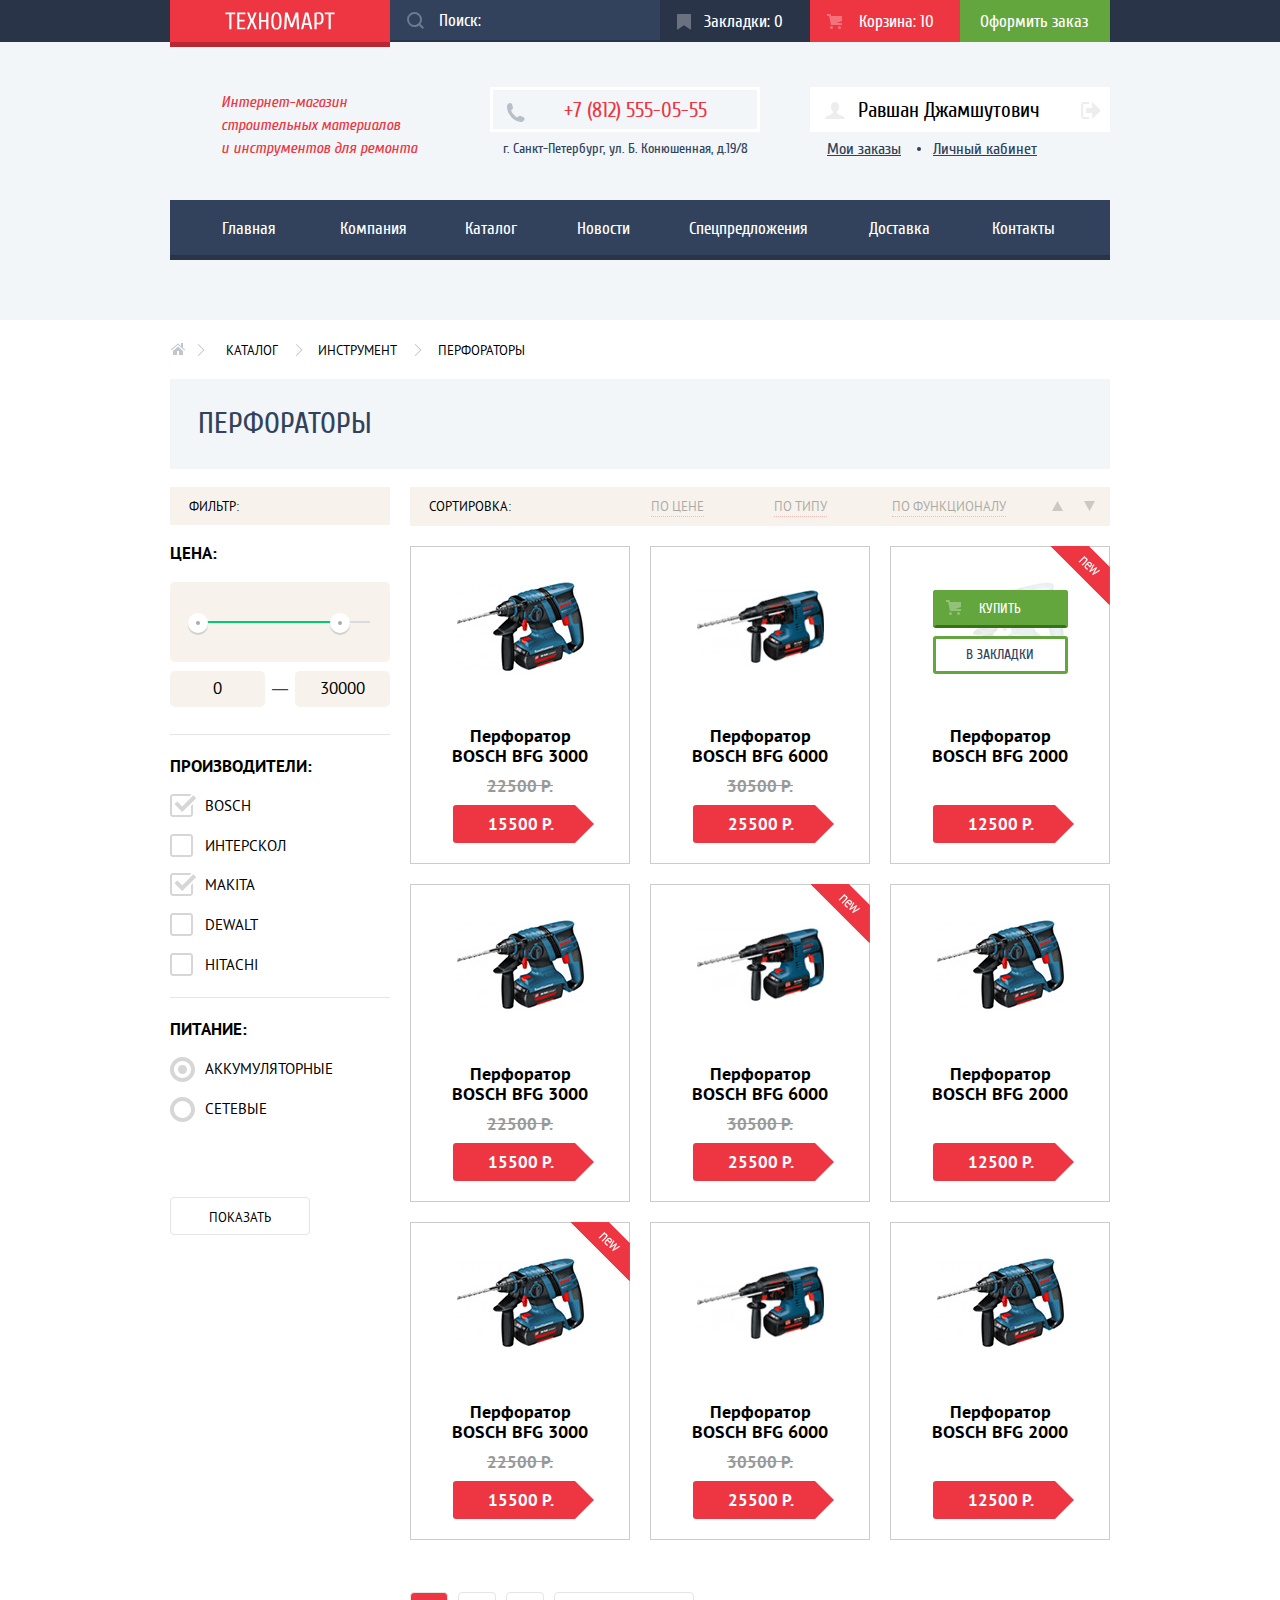
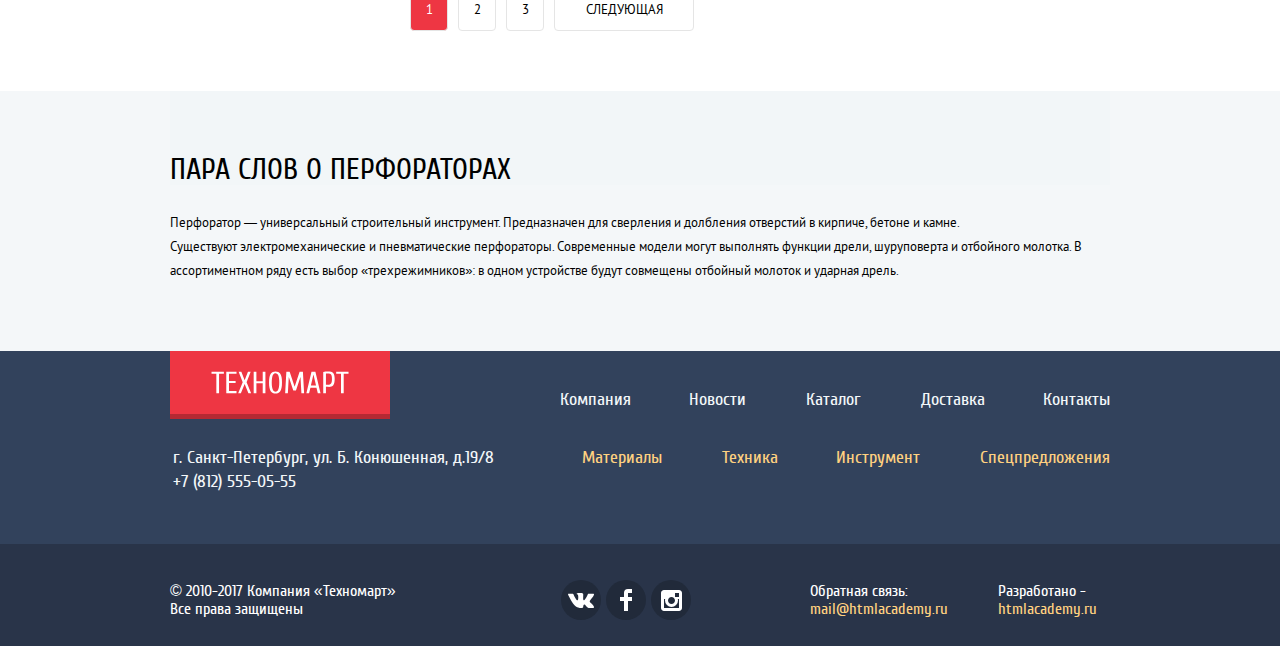
==== commit fd0b1d5b: "Вторая попытка" ====
--- a/catalog.html
+++ b/catalog.html
@@ -34,24 +34,25 @@
         </div>        
       </nav>
 
-      <div class="user-info">
-        <div class="container">
-          <h1>Интернет-магазин строительных материалов и инструментов для ремонта</h1>        
-          <ul class="header-contacts">
-            <li class="header-phone"><a href="tel:+78125550555">+7 (812) 555-05-55</a></li>
-            <li class="header-address">г. Санкт-Петербург, ул. Б. Конюшенная, д.19/8</li>
-          </ul>
-          <ul class="user-navigation">
-            <li><a class="user-button user-exit" href="">Равшан Джамшутович</a></li>
-            <li>
-              <ul class="user-links">
-                <li class="user-orders"><a href="">Мои заказы</a></li>
-                <li class="user-cabinet"><a href="">Личный кабинет</a></li>            
-              </ul>
-            </li>
-
-          </ul>
-        </div>
+      <div class="user-info container">
+        <h1>Интернет-магазин строительных материалов и&nbsp;инструментов для ремонта</h1>        
+        <ul class="header-contacts">
+          <li class="header-phone"><a href="tel:+78125550555">+7 (812) 555-05-55</a></li>
+          <li class="header-address">г. Санкт-Петербург, ул. Б. Конюшенная, д.19/8</li>
+        </ul>
+        <ul class="user-navigation">
+          <li><a class="user-button user-authorised" href="profile.html">Равшан Джамшутович</a></li>
+          <li class="user-icons">
+            <a class="icon-profile" href="profile.html"><span class="visually-hidden">Профиль</span></a>
+            <a class="icon-logout" href="logout.html"><span class="visually-hidden">Выход</span></a>                
+          </li>
+          <li>
+            <ul class="user-links">
+              <li class="user-orders"><a href="orders.html">Мои заказы</a></li>
+              <li class="user-cabinet"><a href="cabinet.html">Личный кабинет</a></li>            
+            </ul>
+          </li>
+        </ul>
       </div>
 
       <nav class="container">
@@ -75,12 +76,11 @@
           <li><a href="">Инструмент</a></li>
           <li class="breadcrumbs-current"><a>Перфораторы</a></li>
         </ul>
-        <h2>Перфораторы</h2>
+        <h2 class="catalog-type">Перфораторы</h2>
 
         <div class="catalog">
           <section class="catalog-filter">
-            <h3 class="visually-hidden">Фильтр</h3>
-            <p class="catalog-header">Фильтр:</p>
+            <h3 class="catalog-header">Фильтр:</h3>
 
             <form method="get" action="https://echo.htmlacademy.ru">
               <fieldset class="filter-item">
@@ -149,10 +149,15 @@
             </form>
           </section>
 
+
+
           <section class="catalog-cards">
-            <h3 class="visually-hidden">Каталог</h3>
-            <ul class="sorting-list catalog-header">
-              <li><a class="sorting-item" href="">Сортировка:</a></li>
+            <h2 class="visually-hidden">Каталог</h2>
+
+          <section class="catalog-sorting catalog-header">
+            <h3 class="sorting-header">Сортировка:</h3>
+
+            <ul class="sorting-list">
               <li><a class="sorting-item sorting-item-text" href="">По цене</a></li>
               <li><a class="sorting-item sorting-item-text" href="">По типу</a></li>
               <li><a class="sorting-item sorting-item-text" href="">По функционалу</a></li>
@@ -165,11 +170,10 @@
                 <svg xmlns="http://www.w3.org/2000/svg" width="11" height="10" viewBox="0 0 11 10"><path fill="#231F20" d="M5.5 10L0 0h11"/></svg>
               </a></li>
             </ul>
-
+          </section>            
 
 
             <ul class="catalog-list">
-
               <li class="catalog-item">
                 <div class="flag">новинка</div>
                 <div class="actions">
@@ -179,9 +183,9 @@
                 <p class="catalog-item-image">
                   <img src="img/bfg3000.jpg" width="127" height="112" alt="Перфоратор BOSCH BFG 3000">
                 </p>
-                <div class="title">Перфоратор BOSCH BFG 3000</div>              
-                <div class="discount">22 500 Р.</div>
-                <div class="price">15 500 Р.</div>              
+                <h3 class="title">Перфоратор BOSCH BFG 3000</h3>              
+                <span class="discount">22500 Р.</span>
+                <span class="price">15500 Р.</span>              
               </li>
 
               <li class="catalog-item">
@@ -193,9 +197,9 @@
                 <p class="catalog-item-image">
                   <img src="img/bfg6000.jpg" width="127" height="112" alt="Перфоратор BOSCH BFG 6000">
                 </p>
-                <div class="title">Перфоратор BOSCH BFG 6000</div>              
-                <div class="discount">30 500 Р.</div>
-                <div class="price">25 500 Р.</div>              
+                <h3 class="title">Перфоратор BOSCH BFG 6000</h3>              
+                <span class="discount">30500 Р.</span>
+                <span class="price">25500 Р.</span>              
               </li>
 
               <li class="catalog-item">
@@ -207,9 +211,9 @@
                 <p class="catalog-item-image">
                   <img src="img/bfg2000.jpg" width="127" height="112" alt="Перфоратор BOSCH BFG 2000">
                 </p>
-                <div class="title">Перфоратор BOSCH BFG 2000</div>              
-                <div class="discount"></div>
-                <div class="price">12 500 Р.</div>              
+                <h3 class="title">Перфоратор BOSCH BFG 2000</h3>              
+                <span class="discount"></span>
+                <span class="price">12500 Р.</span>              
               </li>
 
               <li class="catalog-item">
@@ -221,9 +225,9 @@
                 <p class="catalog-item-image">
                   <img src="img/bfg3000.jpg" width="127" height="112" alt="Перфоратор BOSCH BFG 3000">
                 </p>
-                <div class="title">Перфоратор BOSCH BFG 3000</div>              
-                <div class="discount">22 500 Р.</div>
-                <div class="price">15 500 Р.</div>              
+                <h3 class="title">Перфоратор BOSCH BFG 3000</h3>              
+                <span class="discount">22500 Р.</span>
+                <span class="price">15500 Р.</span>              
               </li>
 
               <li class="catalog-item">
@@ -235,9 +239,9 @@
                 <p class="catalog-item-image">
                   <img src="img/bfg6000.jpg" width="127" height="112" alt="Перфоратор BOSCH BFG 6000">
                 </p>
-                <div class="title">Перфоратор BOSCH BFG 6000</div>              
-                <div class="discount">30 500 Р.</div>
-                <div class="price">25 500 Р.</div>              
+                <h3 class="title">Перфоратор BOSCH BFG 6000</h3>              
+                <span class="discount">30500 Р.</span>
+                <span class="price">25500 Р.</span>              
               </li>
 
               <li class="catalog-item">
@@ -249,9 +253,9 @@
                 <p class="catalog-item-image">
                   <img src="img/bfg2000.jpg" width="127" height="112" alt="Перфоратор BOSCH BFG 2000">
                 </p>
-                <div class="title">Перфоратор BOSCH BFG 2000</div>              
-                <div class="discount"></div>
-                <div class="price">12 500 Р.</div>              
+                <h3 class="title">Перфоратор BOSCH BFG 2000</h3>              
+                <span class="discount"></span>
+                <span class="price">12500 Р.</span>              
               </li>
 
               <li class="catalog-item">
@@ -263,9 +267,9 @@
                 <p class="catalog-item-image">
                   <img src="img/bfg3000.jpg" width="127" height="112" alt="Перфоратор BOSCH BFG 3000">
                 </p>
-                <div class="title">Перфоратор BOSCH BFG 3000</div>              
-                <div class="discount">22 500 Р.</div>
-                <div class="price">15 500 Р.</div>              
+                <h3 class="title">Перфоратор BOSCH BFG 3000</h3>              
+                <span class="discount">22500 Р.</span>
+                <span class="price">15500 Р.</span>              
               </li>
 
               <li class="catalog-item">
@@ -277,9 +281,9 @@
                 <p class="catalog-item-image">
                   <img src="img/bfg6000.jpg" width="127" height="112" alt="Перфоратор BOSCH BFG 6000">
                 </p>
-                <div class="title">Перфоратор BOSCH BFG 6000</div>              
-                <div class="discount">30 500 Р.</div>
-                <div class="price">25 500 Р.</div>              
+                <h3 class="title">Перфоратор BOSCH BFG 6000</h3>              
+                <span class="discount">30500 Р.</span>
+                <span class="price">25500 Р.</span>              
               </li>
 
               <li class="catalog-item">
@@ -291,9 +295,9 @@
                 <p class="catalog-item-image">
                   <img src="img/bfg2000.jpg" width="127" height="112" alt="Перфоратор BOSCH BFG 2000">
                 </p>
-                <div class="title">Перфоратор BOSCH BFG 2000</div>              
-                <div class="discount"></div>
-                <div class="price">12 500 Р.</div>              
+                <h3 class="title">Перфоратор BOSCH BFG 2000</h3>              
+                <span class="discount"></span>
+                <span class="price">12500 Р.</span>              
               </li>
 
             </ul>
@@ -308,49 +312,44 @@
         </div>
       </div>
       <div class="description-wrapper">
-        <div class="container">
-          <section class="description">
-            <h2>ПАРА СЛОВ О ПЕРФОРАТОРАХ</h2>
-            <p>
-              Перфоратор — универсальный строительный инструмент. Предназначен для сверления и долбления отверстий в кирпиче, бетоне и камне.<br>
-              Существуют электромеханические и пневматические перфораторы. Современные модели могут выполнять функции дрели, шуруповерта и отбойного молотка. В<br>
-              ассортиментном ряду есть выбор «трехрежимников»: в одном устройстве будут совмещены отбойный молоток и ударная дрель.
-            </p>
-          </section>
-        </div>
+        <section class="description container">
+          <h2 class="description-title">ПАРА СЛОВ О ПЕРФОРАТОРАХ</h2>
+          <p>
+            Перфоратор — универсальный строительный инструмент. Предназначен для сверления и долбления отверстий в кирпиче, бетоне и камне.<br>
+            Существуют электромеханические и пневматические перфораторы. Современные модели могут выполнять функции дрели, шуруповерта и отбойного молотка. В ассортиментном ряду есть выбор «трехрежимников»: в одном устройстве будут совмещены отбойный молоток и ударная дрель.
+          </p>
+        </section>
       </div>
 
     </main>
 
     <footer class="footer">
       <div class="footer-top-wrapper">    
-        <div class="container">
-          <nav class="footer-site-navigation">
-            <a class="footer-logo" href="index.html">
-              <img src="img/logo.svg" width="138" height="23" alt="Техномарт"> 
-            </a>             
-            <ul>
-              <li><a href="">Компания</a></li>
-              <li><a href="">Новости</a></li>
-              <li><a href="">Каталог</a></li>
-              <li><a href="">Доставка</a></li>
-              <li><a href="">Контакты</a></li>
-            </ul>
-          </nav>
-
-          <nav class="footer-catalog-navigation">
-            <p class="footer-contacts">
-              г. Санкт-Петербург, ул. Б. Конюшенная, д.19/8<br>
-              <a href="tel:+78125550555">+7 (812) 555-05-55</a>
-            </p>
-            <ul>
-              <li><a href="">Материалы</a></li>
-              <li><a href="">Техника</a></li>
-              <li><a href="">Инструмент</a></li>
-              <li><a href="">Спецпредложения</a></li>
-            </ul>
-          </nav>                      
-        </div>
+        <nav class="footer-site-navigation container">
+          <a class="footer-logo" href="index.html">
+            <img src="img/logo.svg" width="138" height="23" alt="Техномарт"> 
+          </a>             
+          <ul>
+            <li><a href="">Компания</a></li>
+            <li><a href="">Новости</a></li>
+            <li><a href="">Каталог</a></li>
+            <li><a href="">Доставка</a></li>
+            <li><a href="">Контакты</a></li>
+          </ul>
+        </nav>
+
+        <nav class="footer-catalog-navigation container">
+          <p class="footer-contacts">
+            г. Санкт-Петербург, ул. Б. Конюшенная, д.19/8
+            <a class="footer-contacts-phone" href="tel:+78125550555">+7 (812) 555-05-55</a>
+          </p>
+          <ul>
+            <li><a href="">Материалы</a></li>
+            <li><a href="">Техника</a></li>
+            <li><a href="">Инструмент</a></li>
+            <li><a href="">Спецпредложения</a></li>
+          </ul>
+        </nav>                      
       </div>
 
       <div class="footer-bottom-wrapper">    
@@ -374,12 +373,12 @@
 
           <div class="footer-feedback">
             <p class="footer-feedback-mail">
-              Обратная связь:<br>
+              Обратная связь:
               <a href="mailto:mail@htmlacademy.ru">mail@htmlacademy.ru</a>              
             </p>
             <p class="footer-feedback-site">
-              Разработано -<br> 
-              <a href="https://htmlacademy.ru">htmlacademy.ru</a>              
+              Разработано - 
+              <a href="https://htmlacademy.ru/intensive/htmlcss">htmlacademy.ru</a>              
             </p>
           </div>          
         </div>
@@ -387,16 +386,12 @@
     </footer>  
 
     <section class="modal modal-order">
-      <h2 class="visually-hidden">
-        Сообщение: Товар добавлен 
-      </h2>
-      <p class="message">Товар добавлен в корзину!</p>
+      <h3 class="message">Товар добавлен в корзину!</h3>
       <div class="submit-wrapper">
         <a class="button button-order" href="">Оформить заказ</a>
-        <button class="button button-continue" type="button">Продолжить покупки</button>
+        <a class="button button-continue" href="catalog.html">Продолжить покупки</a>
       </div>  
       <button class="modal-close" type="button"><span class="visually-hidden">Закрыть</span></button>
     </section>  
-
   </body>
 </html>
--- a/css/style.css
+++ b/css/style.css
@@ -1,54 +1,53 @@
-/* cyrillic */
 @font-face {
-  font-family: 'Cuprum';
+  font-family: "Cuprum";
   font-style: normal;
   font-weight: 400;
-  src: local('Cuprum'), local('Cuprum'), 
+  src: local("Cuprum"), local("Cuprum"), 
   url("../fonts/cuprum.woff2") format("woff2"),
   url("../fonts/cuprum.woff") format("woff");
 }
 
 @font-face {
-  font-family: 'Cuprum';
+  font-family: "Cuprum";
   font-style: italic;
   font-weight: 400;
-  src: local('Cuprum Italic'), local('Cuprum-Italic'), 
+  src: local("Cuprum Italic"), local("Cuprum-Italic"), 
   url("../fonts/cuprumitalic.woff2") format("woff2"),
   url("../fonts/cuprumitalic.woff") format("woff");
 }
 
 @font-face {
-  font-family: 'Cuprum';
+  font-family: "Cuprum";
   font-style: normal;
   font-weight: 700;
-  src: local('Cuprum Bold'), local('Cuprum-Bold'),
+  src: local("Cuprum Bold"), local("Cuprum-Bold"),
   url("../fonts/cuprumbold.woff2") format("woff2"),
   url("../fonts/cuprumbold.woff") format("woff");
 }
 
 @font-face {
-  font-family: 'Cuprum';
+  font-family: "Cuprum";
   font-style: italic;
   font-weight: 700;
-  src: local('Cuprum Bold Italic'), local('Cuprum-BoldItalic'),
+  src: local("Cuprum Bold Italic"), local("Cuprum-BoldItalic"),
   url("../fonts/cuprumbolditalic.woff2") format("woff2"),
   url("../fonts/cuprumbolditalic.woff") format("woff");
 }
 
 @font-face {
-  font-family: 'PT Sans';
+  font-family: "PT Sans";
   font-style: normal;
   font-weight: 400;
-  src: local('PT Sans'), local('PTSans-Regular'), 
+  src: local("PT Sans"), local("PTSans-Regular"), 
   url("../fonts/ptsans.woff2") format("woff2"),
   url("../fonts/ptsans.woff") format("woff");
 }
 
 @font-face {
-  font-family: 'PT Sans';
+  font-family: "PT Sans";
   font-style: normal;
   font-weight: 700;
-  src: local('PT Sans Bold'), local('PTSans-Bold'), 
+  src: local("PT Sans Bold"), local("PTSans-Bold"), 
   url("../fonts/ptsansbold.woff2") format("woff2"),
   url("../fonts/ptsansbold.woff") format("woff");
 }
@@ -56,7 +55,7 @@
 body {
   margin: 0;
   padding: 0;
-  font-family: 'Cuprum', Arial, sans-serif;
+  font-family: "Cuprum", Arial, sans-serif;
   font-style: normal;
   font-size: 17px;
   line-height: 24px;
@@ -99,14 +98,14 @@
   padding-top: 14px;
   padding-bottom: 12px;
 
-  font-family: 'Cuprum', Arial, sans-serif;
+  font-family: "Cuprum", Arial, sans-serif;
   font-size: 14px;
   line-height: 17.5px;
   text-align: center;
   text-transform: uppercase;
   color: #ffffff; 
 
-  border-radius: 4px;
+  border-radius: 3px;
   border: none;
   outline: none;
   background-color:#ee3643;
@@ -120,10 +119,8 @@
   background-color: #ba2732; 
 }
 
-
-
 .order-navigation {
-  font-family: 'Cuprum', Arial, sans-serif;
+  font-family: "Cuprum", Arial, sans-serif;
   font-size: 17px;
   line-height: 18px;
   color: #ffffff;
@@ -144,7 +141,7 @@
   width: 150px;    
   padding-top: 13px;
   padding-bottom: 11px;
-  font-family: 'Cuprum', Arial, sans-serif;
+  font-family: "Cuprum", Arial, sans-serif;
   font-size: 17px;
   line-height: 18px;
   text-align: left;
@@ -228,9 +225,7 @@
   background-color: #ee3643;
   display: inline-block; 
   vertical-align: baseline;
-
-}
-
+}
 
 .catalog-page .header-logo:hover,
 .catalog-page .footer-logo:hover {
@@ -275,42 +270,40 @@
   background-color: #518534;  
 }
 
-
 .header h1 {
-  font-family: 'Cuprum', Arial, sans-serif;
+  font-family: "Cuprum", Arial, sans-serif;
   font-style: italic;
   font-size: 16px;
   line-height: 23px;
   text-align: left;
   font-weight: normal;  
+  letter-spacing: normal;  
   color: #ee3643;
 
-  width: 220px;
-  margin-right: 49px;
+  width: 200px;
+  margin-right: 69px;
   
   padding-top: 49px;
   padding-bottom: 40px;  
 }
 
-
 .header-address {
-  font-family: 'Cuprum', Arial, sans-serif;
+  font-family: "Cuprum", Arial, sans-serif;
   font-size: 14px;
   line-height: 24px;
   text-align: center;
   color: #32425c;
   margin-top: 5px;
-
 }
 
 .user-button {
   display: block;
-  padding-top: 14px;
-  padding-bottom: 15px;
+  padding-top: 13px;
+  padding-bottom: 11px;
   margin-top: 45px;
 
-  font-family: 'Cuprum', Arial, sans-serif;
-  font-weight: bold;
+  font-family: "Cuprum", Arial, sans-serif;
+  font-weight: normal;
   font-size: 21px;  
   line-height: 21px;
   text-align: center;
@@ -332,7 +325,7 @@
 }
 
 .user-button:active,
-.user-exit:active {
+.user-authorised:active {
   color: rgba(0, 0, 0, 0.3);
 }
 
@@ -345,7 +338,6 @@
   color: #32425c;  
 }
 
-/*----------  ----------*/
 .site-navigation {
   display: flex;
   justify-content: space-between;
@@ -354,14 +346,13 @@
   padding: 0;
   box-shadow: inset 0px -5px 0 0 #293449;  
 
-  font-family: 'Cuprum', Arial, sans-serif;
+  font-family: "Cuprum", Arial, sans-serif;
   font-size: 17px;
   line-height: 17px;
   color: #ffffff;
 
   background-color: #32425c;
 }
-
 
 .site-navigation a {
   display: block;
@@ -373,8 +364,7 @@
 
   text-align: center;
 
-
-  font-family: 'Cuprum', Arial, sans-serif;
+  font-family: "Cuprum", Arial, sans-serif;
   font-size: 17px;
   line-height: 17px;
   text-align: left;
@@ -385,10 +375,25 @@
   padding-left: 52px;
 }
 
+.site-navigation .navigation-company {
+  padding-left: 32px;
+}
+
+.site-navigation .navigation-catalog {
+  padding-left: 27px;
+}
+
+.site-navigation .navigation-news {
+  padding-left: 28px;
+}
+
+.site-navigation .navigation-special {
+  padding-left: 27px;
+}
+
 .site-navigation .navigation-contacts {
   padding-right: 55px;
 }
-
 
 .site-navigation a:hover {
   background-color: #293449;  
@@ -404,7 +409,7 @@
 }
 
 .company h2 {
-  font-family: 'Cuprum', Arial, sans-serif;
+  font-family: "Cuprum", Arial, sans-serif;
   font-size: 30px;
   line-height: 30px;
   text-align: left;
@@ -412,14 +417,13 @@
   font-weight: normal;
 
   margin: 0;
-  margin-bottom: 27px;
-
+  margin-bottom: 26px;
 
   color: #000000;
 }
 
 .company p {
-  font-family: 'PT Sans', Arial, sans-serif;
+  font-family: "PT Sans", Arial, sans-serif;
   font-size: 13px;
   line-height: 24px;
   text-align: left;
@@ -434,23 +438,24 @@
 }
 
 .company-contacts p {
+  width: 180px;
   margin-bottom: 30px;
 }
 
 .company .company-transport {
-  margin-bottom: 18px;
-
+  width: 390px;
+  margin-bottom: 19px;
 }
 
 .company-about li {
   position: relative;
-  font-family: 'Cuprum', Arial, sans-serif;
+  font-family: "Cuprum", Arial, sans-serif;
   font-size: 18px;
   line-height: 20px;
   text-align: left;
   color: #000000; 
 
-  padding-left: 35px;
+  padding-left: 36px;
   margin: 0;
   margin-bottom: 20px;
 }
@@ -464,13 +469,12 @@
 
   width: 25px;
   height: 2px;
-  background-color: red; 
-  
+  background-color: red;   
 }
 
 .company-about .button {
   width: 220px;
-  margin-top: 38px;
+  margin-top: 37px;
   padding-top: 13px;
   padding-bottom: 8px;
 }
@@ -493,7 +497,7 @@
 
 .footer-site-navigation a,
 .footer-contacts {
-  font-family: 'Cuprum', Arial, sans-serif;
+  font-family: "Cuprum", Arial, sans-serif;
   font-size: 18px;
   line-height: 24px;
   text-align: left;
@@ -501,19 +505,20 @@
 }
 
 .footer .footer-contacts {
+  width: 322px;
   margin-left: 3px;
   color: #f3f7f9; 
   text-decoration: none;
 }
 
-.footer .footer-contacts a {
+.footer .footer-contacts-phone {
   color: #f3f7f9; 
   background-color: inherit;  
   pointer-events: none; 
 }
 
 .footer-catalog-navigation a {
-  font-family: 'Cuprum', Arial, sans-serif;
+  font-family: "Cuprum", Arial, sans-serif;
   font-size: 18px;
   line-height: 24px;
   text-align: left;
@@ -526,7 +531,6 @@
   text-decoration: underline;
 }
 
-
 .footer-site-navigation a:active {
   color: rgba(241, 245, 247, 0.5);   
 }
@@ -542,7 +546,7 @@
 
 .footer-copyright,
 .footer-feedback p {
-  font-family: 'Cuprum', Arial, sans-serif;
+  font-family: "Cuprum", Arial, sans-serif;
   font-size: 16px;
   line-height: 18px;
   text-align: left;
@@ -554,22 +558,24 @@
 }
 
 .footer .footer-social {
+  position: absolute;
+  top: 36px;
+  right: 429px;
   display: flex;
   flex-wrap: wrap;
   justify-content: space-between;
-  width: 133px;
+  width: 130px;
   list-style: none;
-
-  margin-left: 47px;
+  margin-left: 45px;
 }
 
 .social-button {
   display: flex;
   align-items: center;
   justify-content: center;
-  width: 41px;
-  height: 41px;
-  border-radius: 41px/41px;
+  width: 40px;
+  height: 40px;
+  border-radius: 40px/40px;
   background-color: #212a3a;
 
   line-height: 17px;
@@ -594,12 +600,32 @@
   color: #000000;  
 }
 
-
 .order-message .button {
   line-height: 18px;
 }
 
+.button-send {
+  width: 100%;  
+  margin-top: 39px;
+  margin-bottom: 37px;
+  padding-top: 12px;
+  padding-bottom: 9px;  
+}
+
+.button-order {
+  width: 220px;  
+  margin-top: 37px;
+  margin-bottom: 37px;
+  padding-top: 12px;
+  padding-bottom: 9px;  
+}
+
 .button-continue {
+  width: 220px;  
+  margin-top: 34px;
+  margin-bottom: 36px;
+  padding-top: 12px;
+  padding-bottom: 9px;  
   line-height: 18px;
   color: #000000;
   background-color: #ffffff;  
@@ -615,7 +641,6 @@
   border-color: #ee3643;
   background-color: #ffffff;  
 }
-
 
 .breadcrumbs {
   display: flex;
@@ -637,7 +662,7 @@
 }
 
 .breadcrumbs a {
-  font-family: 'PT Sans', Arial, sans-serif;
+  font-family: "PT Sans", Arial, sans-serif;
   font-size: 13px;
   line-height: 18px;
   text-align: left;
@@ -668,7 +693,10 @@
   background-image: url("../img/icon-right-small.svg");
   background-repeat: no-repeat;
   background-position: 0 0;
-  /*opacity: 0.3;*/
+}
+
+.breadcrumbs li:first-child::after {
+  right: -20px;
 }
 
 .breadcrumbs-current::after {
@@ -690,6 +718,10 @@
   color: #32425c;
 
   background-color: #f2f6f8;
+}
+
+.catalog-page .catalog-type {
+  padding-left: 28px;  
 }
 
 .catalog {
@@ -728,7 +760,7 @@
 }
 
 .catalog-item .flag-new {
-  background:url("../img/new-flag.png") no-repeat 0 0;
+  background: url("../img/new-flag.png") no-repeat 0 0;
 }
 
 .catalog-item .actions {
@@ -737,12 +769,15 @@
   left:0;
   width:218px;
   height:88px;
-  padding:40px 0;
+  padding: 0;
+  padding-top: 43px;
+  padding-bottom: 40px;
   background-color:rgba(255,255,255,0.9);
   z-index:10;
 }
-.catalog-item .actions .buy,
-.catalog-item .actions .bookmark {
+
+.actions .buy,
+.actions .bookmark {
   position: relative;
   display:block;
   width:129px;
@@ -762,7 +797,11 @@
   border-radius:3px;
 }
 
-.catalog-item .actions .buy::before {
+.actions .buy {
+  margin-bottom:8px;
+}
+
+.actions .buy::before {
   content: "";
 
   position: absolute;
@@ -779,33 +818,32 @@
   opacity: 0.3;
 }
 
-.catalog-item .actions .buy:hover::before,
-.catalog-item .actions .buy:active::before {
+.actions .buy:hover::before,
+.actions .buy:active::before {
   opacity: 1;
 }
 
-.catalog-item .actions .bookmark {
+.actions .bookmark {
   color:#32425c;
   background:white;
   border-bottom-color:#63a63e;
 }
 
-.catalog-item .actions .bookmark:hover {
+.actions .bookmark:hover {
   border-color: #32425c;
 }
 
-.catalog-item .actions .bookmark:active {
+.actions .bookmark:active {
   opacity: 0.3;
 }
 
-
-.catalog-item .actions .buy:hover {
+.actions .buy:hover {
   background-color: #5fbb2d;
   border-color: #5fbb2d;
   border-bottom-color: #367315; 
 }
 
-.catalog-item .actions .buy:active {
+.actions .buy:active {
   background-color: #367315;
   border-color: #367315; 
 }
@@ -813,6 +851,11 @@
 .catalog-item .actions {
   display: none;
 }
+
+.catalog-page .catalog-item:nth-child(3) .actions {
+  display: block;
+}
+
 
 .catalog-item:hover .actions {
   display: block;
@@ -842,14 +885,22 @@
   padding-top: 0;
   padding-left: 29px;
   margin-top: 19px;
-
-  font-family: 'PT Sans', Arial, sans-serif;
+  margin-bottom: 0;
+
+  font-family: "PT Sans", Arial, sans-serif;
   font-weight: bold;
   font-size: 18px;  
-
 }
 
 .catalog-item .discount {
+  display: block;
+
+  font-family: "PT Sans", Arial, sans-serif;
+  font-size: 17px;
+  line-height: 20px;
+  font-weight: bold;
+  text-align: center;
+
   min-height: 20px;
   margin-top: 10px;
 
@@ -858,9 +909,17 @@
 }
 
 .catalog-item .price {
+  display: block;
+
+  font-family: "PT Sans", Arial, sans-serif;
+  font-size: 17px;
+  line-height: 18px;
+  font-weight: bold;
+  text-align: center;
+
   position: relative;
   width: 80px;
-  margin-top: 7px;
+  margin-top: 8px;
   margin-bottom: 20px;
   margin-left: 42px;
   padding: 10px 30px;
@@ -869,14 +928,20 @@
   border-radius: 3px;
 }
 
+.catalog-page .price {
+  margin-top: 9px;
+  padding-right: 33px;
+  padding-left: 28px;  
+}
+
 .catalog-item .price:after {
   content: "";
   position: absolute;
   top: 0;
-  right: -20px;
+  right: -19px;
   width: 0;
   height: 0;
-  border: 20px solid white;
+  border: 19px solid white;
   border-left-color: #ee3643;
 }
 
@@ -894,13 +959,12 @@
 
 .catalog-cards {
   width: 700px;
-
 }
 
 .catalog-filter legend {
   margin-bottom: 15px;
 
-  font-family: 'PT Sans', Arial, sans-serif;
+  font-family: "PT Sans", Arial, sans-serif;
   font-size: 17px;
   font-weight: bold;
   line-height: 30px;
@@ -915,13 +979,17 @@
 }
 
 .catalog-filter .filter-manufacturer {
-  padding-bottom: 6px;
+  padding-bottom: 2px;
   border-bottom: 1px solid #e5e5e5;
 }
 
 .filter-option {
+  margin-bottom: 20px;
+  padding-left: 35px;
+}
+
+.filter-option:nth-child(2) {
   margin-bottom: 19px;
-  padding-left: 35px;
 }
 
 .filter-option label {
@@ -931,7 +999,7 @@
   cursor: pointer;
   user-select: none;
 
-  font-family: 'PT Sans', Arial, sans-serif;
+  font-family: "PT Sans", Arial, sans-serif;
   font-size: 15px;
   line-height: 20px;
   text-transform: uppercase;  
@@ -1027,20 +1095,6 @@
 .filter-input-checkbox:checked + label:hover::after,
 .filter-input-radio + label:hover::after,
 .filter-input-radio:checked + label:hover::after {
-  opacity: 1;
-}
-
-.filter-input-checkbox + label:active::after, /* test */
-.filter-input-checkbox:checked + label:active::after,
-.filter-input-radio + label:active::after,
-.filter-input-radio:checked + label:active::after {
-  opacity: 1;
-}
-
-.filter-input-checkbox + label:focus::after, /* test */
-.filter-input-checkbox:checked + label:focus::after,
-.filter-input-radio + label:focus::after,
-.filter-input-radio:checked + label:focus::after {
   opacity: 1;
 }
 
@@ -1055,17 +1109,14 @@
   opacity: 0.3;
 }
 
-
-
 .catalog-button {
-  margin-top: 47px;
+  margin-top: 43px;
   width: 140px;
-  padding-top: 7px;
+  padding-top: 11px;
   padding-bottom: 7px;
   text-transform: uppercase;
-
-  
-  font-family: 'PT Sans', Arial, sans-serif;
+  
+  font-family: "PT Sans", Arial, sans-serif;
   font-size: 13px;
   line-height: 18px;
   text-align: center;
@@ -1073,18 +1124,17 @@
   background-color: #ffffff;
   box-sizing: border-box;
   border: 1px solid #e5e5e5;
+  border-radius: 4px;
   outline: none;
 }
 
 .catalog-button:hover {
   border-color: #bdc6ca;
-
 }
 
 .catalog-button:active {
   border-color: #ee3643;
 }
-
 
 .buy, 
 .bookmark {
@@ -1111,13 +1161,9 @@
   background-color: #ffffff;    
 }
 
-.bookmark:hover {
-}
-
 .bookmark:active {
   color: rgba(50, 66, 92, 0.3);  
 }
-
 
 .visually-hidden {
   position: absolute;
@@ -1141,7 +1187,6 @@
 .header {
   background-color:#f2f6f8;
   padding-bottom: 60px;
-  margin-bottom: 59px;
 }
 
 .order-navigation-wrapper .container {
@@ -1157,16 +1202,13 @@
   background-color: #ee3643;    
 }
 
-
-
-/*----------  ----------*/
-.user-info .container, 
+.user-info, 
 .user-navigation {
   display: flex; 
   justify-content: flex-end;  
 }
 
-.user-info .container {
+.user-info {
   background-color: #f2f6f8;  
 } 
 
@@ -1181,11 +1223,10 @@
   padding-left: 20px;
   margin-top: 45px;
 
-  font-family: 'Cuprum', Arial, sans-serif;
+  font-family: "Cuprum", Arial, sans-serif;
   font-size: 21px;
   line-height: 21px;
-  text-align: left;
-  
+  text-align: left;  
 }
 
 .header-phone a {
@@ -1213,7 +1254,6 @@
 .header-contacts {
   width: 270px;    
   margin-left: 70px;  
-  /*font-weight: bold;    */
 }
 
 .header-contacts li {
@@ -1260,10 +1300,10 @@
 
 .user-navigation .user-registration {
   width: 150px;     
-  margin-left: 10px;    
-}
-
-.user-exit {
+  margin-left: 10px;  
+}
+
+.user-authorised {
   position: relative;
   box-sizing: border-box;  
   width: 300px;     
@@ -1271,13 +1311,19 @@
   text-align: left;
 }
 
-
-.user-exit::before {
-  position: absolute;
-  content: "";
-
-  position: absolute;
-  top: 15px;
+.catalog-page .user-navigation {
+  position: relative;
+  display: block;
+  width: 300px;     
+  margin-left: 50px;    
+}
+
+.icon-profile {
+  position: absolute;
+  content: "";
+
+  position: absolute;
+  top: 60px;
   left: 15px;
 
   width: 20px;
@@ -1287,15 +1333,25 @@
   background-repeat: no-repeat;
   background-position: 0 0;
   
+  opacity: 0.3;  
+}
+
+.icon-profile:hover {
+  background-image: url("../img/icon-user-hover.svg");
+  opacity: 1;
+}
+
+.icon-profile:active {
+  background-image: url("../img/icon-user.svg");
   opacity: 0.3;
 }
 
-.user-exit::after {
-  position: absolute;
-  content: "";
-
-  position: absolute;
-  top: 15px;
+.icon-logout {
+  position: absolute;
+  content: "";
+
+  position: absolute;
+  top: 60px;
   left: 270px;
 
   width: 20px;
@@ -1305,43 +1361,25 @@
   background-repeat: no-repeat;
   background-position: 0 0;
   
-  opacity: 0.3;
-}
-
-.user-exit:hover::before {
-  background-image: url("../img/icon-user-hover.svg");
-  opacity: 1;
-}
-
-.user-exit:hover::after {
+  opacity: 0.3;  
+}
+
+.icon-logout:hover {
   background-image: url("../img/icon-logout-hover.svg");
   opacity: 1;
 }
 
-.user-exit:active::before {
-  background-image: url("../img/icon-user.svg");
-  opacity: 0.3;
-}
-
-.user-exit:active::after {
+.icon-logout:active {
   background-image: url("../img/icon-logout.svg");
   opacity: 0.3;
 }
 
-.catalog-page .user-info .user-navigation {
-  display: block;
-  width: 300px;     
-  margin-left: 50px;    
-
-}
-
 .user-info .user-links {
-  /*position: relative;*/
   display: flex;
   justify-content: space-between;
   width: 210px;
 
-  margin-top: 3px;
+  margin-top: 8px;
   margin-left: 17px;    
   margin-right: auto;
 
@@ -1368,16 +1406,15 @@
   content: "";
 
   position: absolute;
-  top: 8px;
-  left: -20px;
-
-  width: 5px;
-  height: 5px;
+  top: 7px;
+  left: -16px;
+
+  width: 4px;
+  height: 4px;
   border-radius: 50%;
   background-color: #32425c;   
 }
 
-/*----------  ----------*/
 .company {
   display: flex; 
   justify-content: space-between;
@@ -1393,7 +1430,6 @@
   width: 300px;     
 }
 
-/*----------  ----------*/
 .footer-site-navigation {
   display: flex;   
   justify-content: space-between;
@@ -1403,7 +1439,6 @@
   display: flex;   
   justify-content: flex-end; 
   padding-top: 37px;
-
 }
 
 a.footer-logo {
@@ -1419,6 +1454,18 @@
   margin-left: 60px;
 }
 
+.footer-site-navigation li:nth-child(2) {
+  margin-left: 58px;  
+}
+
+.footer-site-navigation li:nth-child(5) {
+  margin-left: 58px;  
+}
+
+.footer-catalog-navigation li:nth-child(3) {
+  margin-left: 58px;  
+}
+
 .footer-catalog-navigation {
   display: flex;   
   justify-content: space-between;  
@@ -1431,12 +1478,12 @@
   justify-content: flex-end;  
 }
 
-/*----------  ----------*/
 .footer-bottom-wrapper .container {
   display: flex;   
   justify-content: space-between;
   padding-top: 38px;
-  padding-bottom: 28px;    
+  padding-bottom: 28px;  
+  position: relative;  
 }
 
 .footer-copyright {
@@ -1461,7 +1508,7 @@
 .modal {
   position: fixed;
   background-color: #ffffff;
-  z-index: 30;
+  z-index: 110;
 }
 
 .modal-map {  
@@ -1485,7 +1532,7 @@
 
   position: absolute;
   top: 9px;
-  right: 7px;
+  right: 6px;
 
   width: 25px;
   height: 25px;
@@ -1499,6 +1546,9 @@
   opacity: 1;
 }
 
+.modal-order .modal-close {
+  right: 4px;
+}
 
 .modal-message {
   top: 150px;
@@ -1515,7 +1565,7 @@
   box-sizing: border-box;
 
   width: 460px;
-  padding-top: 9px;
+  padding-top: 7px;
   padding-left: 13px;
   margin-top: 6px;
   margin-bottom: 29px;
@@ -1525,7 +1575,7 @@
   resize: none;
   outline: none;
 
-  font-family: 'PT Sans', Arial, sans-serif;
+  font-family: "PT Sans", Arial, sans-serif;
   font-size: 13px;
   line-height: 20px;
   text-align: left;
@@ -1568,7 +1618,6 @@
   margin-bottom: 13px;
 }
 
-
 .message-item input {
   width: inherit;  
   box-sizing: border-box;
@@ -1581,12 +1630,11 @@
   padding-top: 0px;
   padding-left: 13px;
 
-  font-family: 'PT Sans', Arial, sans-serif;
+  font-family: "PT Sans", Arial, sans-serif;
   font-size: 13px;
   line-height: 18px;
   text-align: left;
   color: #a9a9a9;
-
 }
 
 .message-item input:hover {
@@ -1606,7 +1654,6 @@
 .message-item:nth-child(2) input {
   min-height: 38px;
   margin-top: 5px;
-
 }
 
 .message-item:nth-child(2) {
@@ -1616,42 +1663,21 @@
 
 .message-item:nth-child(3) {
   width: 460px;
-
   margin-left: 80px;
   margin-right: 80px;
   margin-top: 19px;
 }
 
 
-.submit-wrapper {
+.modal-message .submit-wrapper, 
+.modal-order .submit-wrapper {
   display: flex;
-  justify-content: space-around;
+  justify-content: space-between;
   align-items: center;
-  width: 100%;
+  width: 460px;
+  padding: 0 80px;
   background-color: #f4f4f4;
 }
-
-.submit-wrapper .button {
-  width: 460px;  
-  margin-top: 37px;
-  margin-bottom: 37px;
-  padding-top: 12px;
-  padding-bottom: 9px;  
-}
-
-.catalog-page .submit-wrapper {
- justify-content: center;
-}
-
-.catalog-page .submit-wrapper .button {
-  box-sizing: border-box;
-  width: 220px;  
-  margin: 37px 10px; 
-
-  padding-top: 12px;
-  padding-bottom: 9px;  
-}
-
 
 .modal-order {
   top: 150px;
@@ -1660,7 +1686,6 @@
 
   width: 620px;
   background-color: #ffffff;
-
   box-shadow: 0px 20px 40px 0 rgba(0, 0, 0, 0.75);
 }
 
@@ -1670,7 +1695,6 @@
   position: absolute;
   top: -7px;
   left: 0;
-
   width: 620px;
   height: 7px;
   background-color: #ee3643;  
@@ -1679,14 +1703,16 @@
 .modal-order .message {
   position: relative;
 
-  font-family: 'Cuprum', Arial, sans-serif;  
+  font-family: "Cuprum", Arial, sans-serif;  
   font-size: 30px;
   line-height: 30px;
-  text-align: left;  
+  text-align: left;
+  font-weight: normal;  
 
   padding-top: 35px;  
   padding-bottom: 38px;
   padding-left: 180px;
+  background-color: #ffffff;
 }
 
 .modal-order .message::before {
@@ -1694,15 +1720,14 @@
 
   position: absolute;
   top: 18px;
-  left: 81px;
+  left: 82px;
 
   width: 69px;
   height: 69px;
 
   background-image: url("../img/item-added.svg");
   background-repeat: no-repeat;
-  background-position: 0 0;
-  
+  background-position: 0 0;  
   opacity: 1;
 }
 
@@ -1746,7 +1771,6 @@
   opacity: 0.3;
 }
 
-
 .search input:hover {
   background-color: #212a3a;  
 }
@@ -1760,10 +1784,6 @@
   fill: #ee3643;
   opacity: 1;
 }
-
-
-/*-------------------  -------------------*/
-
 
 .service-wrapper, .description-wrapper,
 .service-wrapper .container,
@@ -1771,9 +1791,8 @@
   background-color: #f4f7f9;
 }
 
-.description h2,
 .service h2 {
-  font-family: 'Cuprum', Arial, sans-serif;
+  font-family: "Cuprum", Arial, sans-serif;
   font-size: 30px;
   line-height: 30px;
   text-align: left;
@@ -1789,13 +1808,25 @@
 }
 
 .description h2 {
-  padding-top: 65px;
+  font-family: "Cuprum", Arial, sans-serif;
+  font-size: 30px;
+  line-height: 30px;
+  text-align: left;
+  text-transform: uppercase;
+  font-weight: normal;
+
+  padding: 0;
+  padding-top: 64px;
   padding-bottom: 0px;
+  margin: 0;
+  margin-bottom: 26px;
+
+  color: #000000;  
 }
 
 .description p,
 .service p {
-  font-family: 'PT Sans', Arial, sans-serif;
+  font-family: "PT Sans", Arial, sans-serif;
   font-size: 13px;
   line-height: 24px;
   text-align: left;
@@ -1803,8 +1834,12 @@
   color: #000000;  
 }
 
+.service p {
+  width: 400px;
+}
+
 .description p {
-  padding-bottom: 69px;  
+  padding-bottom: 68px;  
 }
 
 .service .service-list {
@@ -1831,7 +1866,6 @@
   opacity: 0.5;
 }
 
-
 .service-list li {
   position: relative;
 }
@@ -1843,11 +1877,73 @@
   width: 620px;
   top: 0;
   left: 320px;
-  /*opacity: 0;*/
+}
+
+.delivery .service-text {
+  width: 275px; 
+}
+
+.guarantee .service-text {
+  width: 380px; 
+}
+
+.credit .service-text {
+  width: 279px; 
+}
+
+.delivery .service-details::before {
+  content: "";
+
+  position: absolute;
+  top: 21px;
+  right: 1px;
+
+  width: 468px;
+  height: 261px;
+
+  background-image: url("../img/service-delivery.png");
+  background-repeat: no-repeat;
+  background-position: 0 0;
+  
+  opacity: 1;
+}
+
+.guarantee .service-details::before {
+  content: "";
+
+  position: absolute;
+  top: 0;
+  right: 0;
+
+  width: 389px;
+  height: 283px;
+
+  background-image: url("../img/service-guarantee.png");
+  background-repeat: no-repeat;
+  background-position: 0 0;
+  
+  opacity: 1;
+}
+
+.credit .service-details::before {
+  content: "";
+
+  position: absolute;
+  top: 0;
+  right: 0;
+
+  width: 465px;
+  height: 285px;
+
+  background-image: url("../img/service-credit.png");
+  background-repeat: no-repeat;
+  background-position: 0 0;
+  
+  opacity: 1;
 }
 
 .service .service-title {
-  font-family: 'Cuprum', Arial, sans-serif;
+  font-family: "Cuprum", Arial, sans-serif;
   font-size: 36px;
   line-height: 36px;  
   color: #32425c;  
@@ -1857,25 +1953,6 @@
   margin-bottom: 27px;
 }
 
-.service-text {
-  position: absolute;
-  top: 0;
-  left: 0;
-  z-index: 10;
-
-  width: 380px;
-
-}
-
-.service-image {
-  position: absolute;
-  top: 0;
-  right: 0;
-
-  display: flex;
-  width: 480px;
-}
-
 .delivery .service-image {
   top: 21px;
   right: 1px;  
@@ -1884,14 +1961,12 @@
 .service-image img {
   margin-left: auto;
   background-color: #f4f7f9;
-
 }
 
 .button-service {
   width: 240px;
-  font-family: 'Cuprum', Arial, sans-serif;
+  font-family: "Cuprum", Arial, sans-serif;
   font-size: 21px;
-  /*line-height: 30px; */
   font-weight: bold;
   text-align: left;
 
@@ -1902,32 +1977,34 @@
   color: #ffffff;
   background-color: #32425c;
   border: none;
-}
-
-.button-service:focus {
+  box-sizing: border-box;
+  display: inline-block;
+  vertical-align: baseline;
+  cursor: pointer;
+}
+
+.button-service:active {
   color: #32425c;
   background-color: #ffffff;
-
-}
-
-/*test*/
-.delivery .service-details { 
-  /*display: block;*/
-}
-
-
-.button-delivery:focus + .service-details{
+}
+
+.service-input:checked ~ label {
+  color: #32425c;
+  background-color: #ffffff;
+}
+
+#service1:checked ~ .service-details { 
   display: block;
 }
 
-.button-guarantee:focus + .service-details{
+#service2:checked ~ .service-details {
   display: block;
-  top: -60px;
-}
-
-.button-credit:focus + .service-details{
+  top: -61px;
+}
+
+#service3:checked ~ .service-details {
   display: block;
-  top: -120px;
+  top: -122px;
 }
 
 .button-request {
@@ -1935,37 +2012,33 @@
   margin-top: 30px;
 
   background-color: #ff5357;
-
-}
-
-
-
-/*-------------------  -------------------*/
-.icon-list {
+}
+
+.index-page .icon-list {
   display: flex;
   flex-wrap: wrap;
+  align-items: flex-start;
+  margin-top: 59px;
   margin-bottom: 20px;  
 }
 
 .icon {
   position: relative;
   width: 300px;
-  min-height: 123px; /*test*/
+  min-height: 123px; 
 
   margin-right: 20px;
   margin-bottom: 20px;
-
 }
 
 .slider {
   position: relative;
   width: 620px;
-  min-height: 266px; /*test*/
+  min-height: 266px; 
   margin-bottom: 0px;
 
   color: #ffffff;
   background-color: #000000;
-
 }
 
 .slider-item {
@@ -1973,20 +2046,17 @@
 }
 
 .slider-item:nth-child(1) {
-  /*display: none;*/
   display: block;
-  background:url("../img/slider-drill.jpg") no-repeat 0 0;
-
+  background: url("../img/slider-drill.jpg") no-repeat 0 0;
 }
 
 .slider-item:nth-child(2) {
   display: none;
-  /*display: block;*/
-  background:url("../img/slider-puncher.jpg") no-repeat 0 0;
-}
-
-.slider-title {
-  font-family: 'Cuprum', Arial, sans-serif;
+  background: url("../img/slider-puncher.jpg") no-repeat 0 0;
+}
+
+.slider .slider-title {
+  font-family: "Cuprum", Arial, sans-serif;
   font-size: 36px;
   font-weight: bold;
   line-height: 36px;
@@ -1997,10 +2067,10 @@
   padding-left: 24px;  
 }
 
-.slider-text {
-  font-family: 'Cuprum', Arial, sans-serif;
+.slider .slider-text {
+  font-family: "Cuprum", Arial, sans-serif;
   font-size: 18px;
-  font-weight: bold;
+  font-weight: normal;
   line-height: 24px;
   color: #ffffff;  
 
@@ -2075,7 +2145,6 @@
   position: absolute;
   z-index: 2;  
   top: -101px;
-
 }
 
 .slider-controls-item--1 img {
@@ -2085,7 +2154,6 @@
 .slider-controls-item--2 img {
   left: 268px;
 }
-
 
 .slider-controls button {
   padding: 0;
@@ -2096,12 +2164,13 @@
 
 .button-slider {
   position: absolute;
-  bottom: 20px;  
+  bottom: 22px;  
+  line-height: 1;
 
   width: 195px;  
   margin-left: 25px;  
   padding-top: 12px;
-  padding-bottom: 11px;
+  padding-bottom: 12px;
 }
 
 .icon3, .icon4, .icon5 {
@@ -2127,11 +2196,10 @@
 .icon5 {
   margin-bottom: 0px;
   background-color: #ffc047;
-
-}
-
-.icon-text {
-  font-family: 'Cuprum', Arial, sans-serif;
+}
+
+.icon-list .icon-text {
+  font-family: "Cuprum", Arial, sans-serif;
   font-size: 24px;
   font-weight: bold;
   line-height: 30px;
@@ -2150,7 +2218,7 @@
   margin-top: 14px;
   margin-left: 25px;
 
-  font-family: 'Cuprum', Arial, sans-serif;
+  font-family: "Cuprum", Arial, sans-serif;
   font-size: 14px;
   line-height: 18px;
   text-align: center;
@@ -2175,7 +2243,7 @@
 }
 
 .icon .flag-new {
-  background:url("../img/new-flag.png") no-repeat 0 0;
+  background: url("../img/new-flag.png") no-repeat 0 0;
 }
 
 .icon::after {
@@ -2216,19 +2284,12 @@
   width: 59px;
   right: 45px;
   top: 27px;
-
 }
 
 .icon5::after {
   background-image: url("../img/icon-5.svg");
 }
 
-
-
-
-
-
-/*-------------------  -------------------*/
 .popular-positions {
   margin-top: 53px;
   margin-bottom: 0px;
@@ -2245,16 +2306,15 @@
   margin-bottom: 20px;
 
   background-color: #f9f5f0;
-
-}
-
-.popular-text {
+}
+
+main .popular-text {
   width: 370px;
   margin-top: 30px;
   margin-left: 28px;
 
 
-  font-family: 'Cuprum', Arial, sans-serif;
+  font-family: "Cuprum", Arial, sans-serif;
   font-size: 30px;
   line-height: 30px;
   text-align: left;
@@ -2266,6 +2326,9 @@
   margin-left: 24px;
 }
 
+.popular-brands .popular-button {
+  margin-top: 26px;
+}
 
 .popular-button {
   width: 253px;
@@ -2301,7 +2364,6 @@
 .brands-list li {
   display: flex;
   justify-content: space-around;
-  /*align-items: center;*/
   width: 220px;
   min-height: 145px;
   box-sizing: border-box;
@@ -2349,8 +2411,6 @@
   margin-right: 0px;
 }
 
-
-/*-------------------  -------------------*/
 .pagination-list {
   display: flex;
   flex-wrap: wrap;
@@ -2360,7 +2420,6 @@
 
   list-style: none;
 }
-
 
 .pagination-item {
   margin-top: 32px;
@@ -2371,7 +2430,7 @@
   padding-bottom: 11px;
   text-transform: uppercase;
 
-  font-family: 'PT Sans', Arial, sans-serif;
+  font-family: "PT Sans", Arial, sans-serif;
   font-size: 13px;
   line-height: 18px;
   text-align: center;
@@ -2379,6 +2438,7 @@
   background-color: #ffffff;
   box-sizing: border-box;
   border: 1px solid #e5e5e5;
+  border-radius: 4px;
   outline: none;
 }
 
@@ -2403,14 +2463,14 @@
   border-color: #ee3643;
 }
 
-/*-------------------  -------------------*/
 .catalog .catalog-header {
-  font-family: 'PT Sans', Arial, sans-serif;
+  font-family: "PT Sans", Arial, sans-serif;
   font-size: 13px;
   line-height: 18px;
   text-align: left;
   color: #000000; 
   text-transform: uppercase;
+  font-weight: normal;
 
   background-color: #f7f3ec;
   margin-top: 18px;
@@ -2420,11 +2480,29 @@
   padding-left: 19px;
 }
 
+.catalog .catalog-sorting {
+  display: flex;
+  flex-wrap: wrap;
+  list-style: none;
+  background-color: #f7f3ec;
+}
+
+.catalog .sorting-header {
+  font-family: "PT Sans", Arial, sans-serif;
+  font-size: 13px;
+  line-height: 18px;
+  text-align: left;
+  color: #000000; 
+  text-transform: uppercase;
+  font-weight: normal;  
+  margin: 0;
+  padding: 0;
+}
+
 .catalog .sorting-list {
   display: flex;
   flex-wrap: wrap;
   list-style: none;
-
 }
 
 .sorting-item {
@@ -2432,23 +2510,23 @@
   color: inherit;
 }
 
+.sorting-list li:nth-child(1) {
+  margin-left: 140px;
+}
+
 .sorting-list li:nth-child(2) {
-  margin-left: 140px;
+  margin-left: 70px;
 }
 
 .sorting-list li:nth-child(3) {
-  margin-left: 70px;
+  margin-left: 65px;
 }
 
 .sorting-list li:nth-child(4) {
-  margin-left: 65px;
+  margin-left: 46px;
 }
 
 .sorting-list li:nth-child(5) {
-  margin-left: 46px;
-}
-
-.sorting-list li:nth-child(6) {
   margin-left: 21px;
 }
 
@@ -2457,11 +2535,9 @@
   opacity: 0.3;
 }
 
-
 .sorting-item-text:hover {
   border-bottom: 1px solid #ee3643;
   opacity: 1;
-
 }
 
 .sorting-item-text:active {
@@ -2487,7 +2563,6 @@
   opacity: 1;
 }
 
-/*-------------------  -------------------*/
 .filter-item {
   margin: 0;
   padding: 0;
@@ -2508,7 +2583,7 @@
   position: relative;
 
   height: 41px;
-  margin-bottom: 10px;
+  margin-bottom: 9px;
   padding-top: 39px;
   padding-right: 20px;
   padding-left: 20px;
@@ -2530,7 +2605,6 @@
 
   background: #00ca74;
 }
-
 
 .range-controls .toggle {
   position: absolute;
@@ -2546,7 +2620,6 @@
   box-shadow: 0 2px 1px 0 #cfcfcf;
   border-radius: 50%;
   cursor: pointer;
-
 }
 
 .range-controls .toggle-min {
@@ -2581,7 +2654,7 @@
   width: 95px;
   padding: 8px 0px;
 
-  font-family: 'PT Sans', Arial, sans-serif;
+  font-family: "PT Sans", Arial, sans-serif;
   font-size: 17px;
   text-align: center;
   color: #000000;
@@ -2591,8 +2664,6 @@
   background: #f7f3ec;  
 }
 
-/*-------------------  -------------------*/
-/*-------------------  modal display -------------------*/
 .modal-message {
   display: none;
 }
@@ -2605,5 +2676,3 @@
   display: none;
 }
 
-
-
